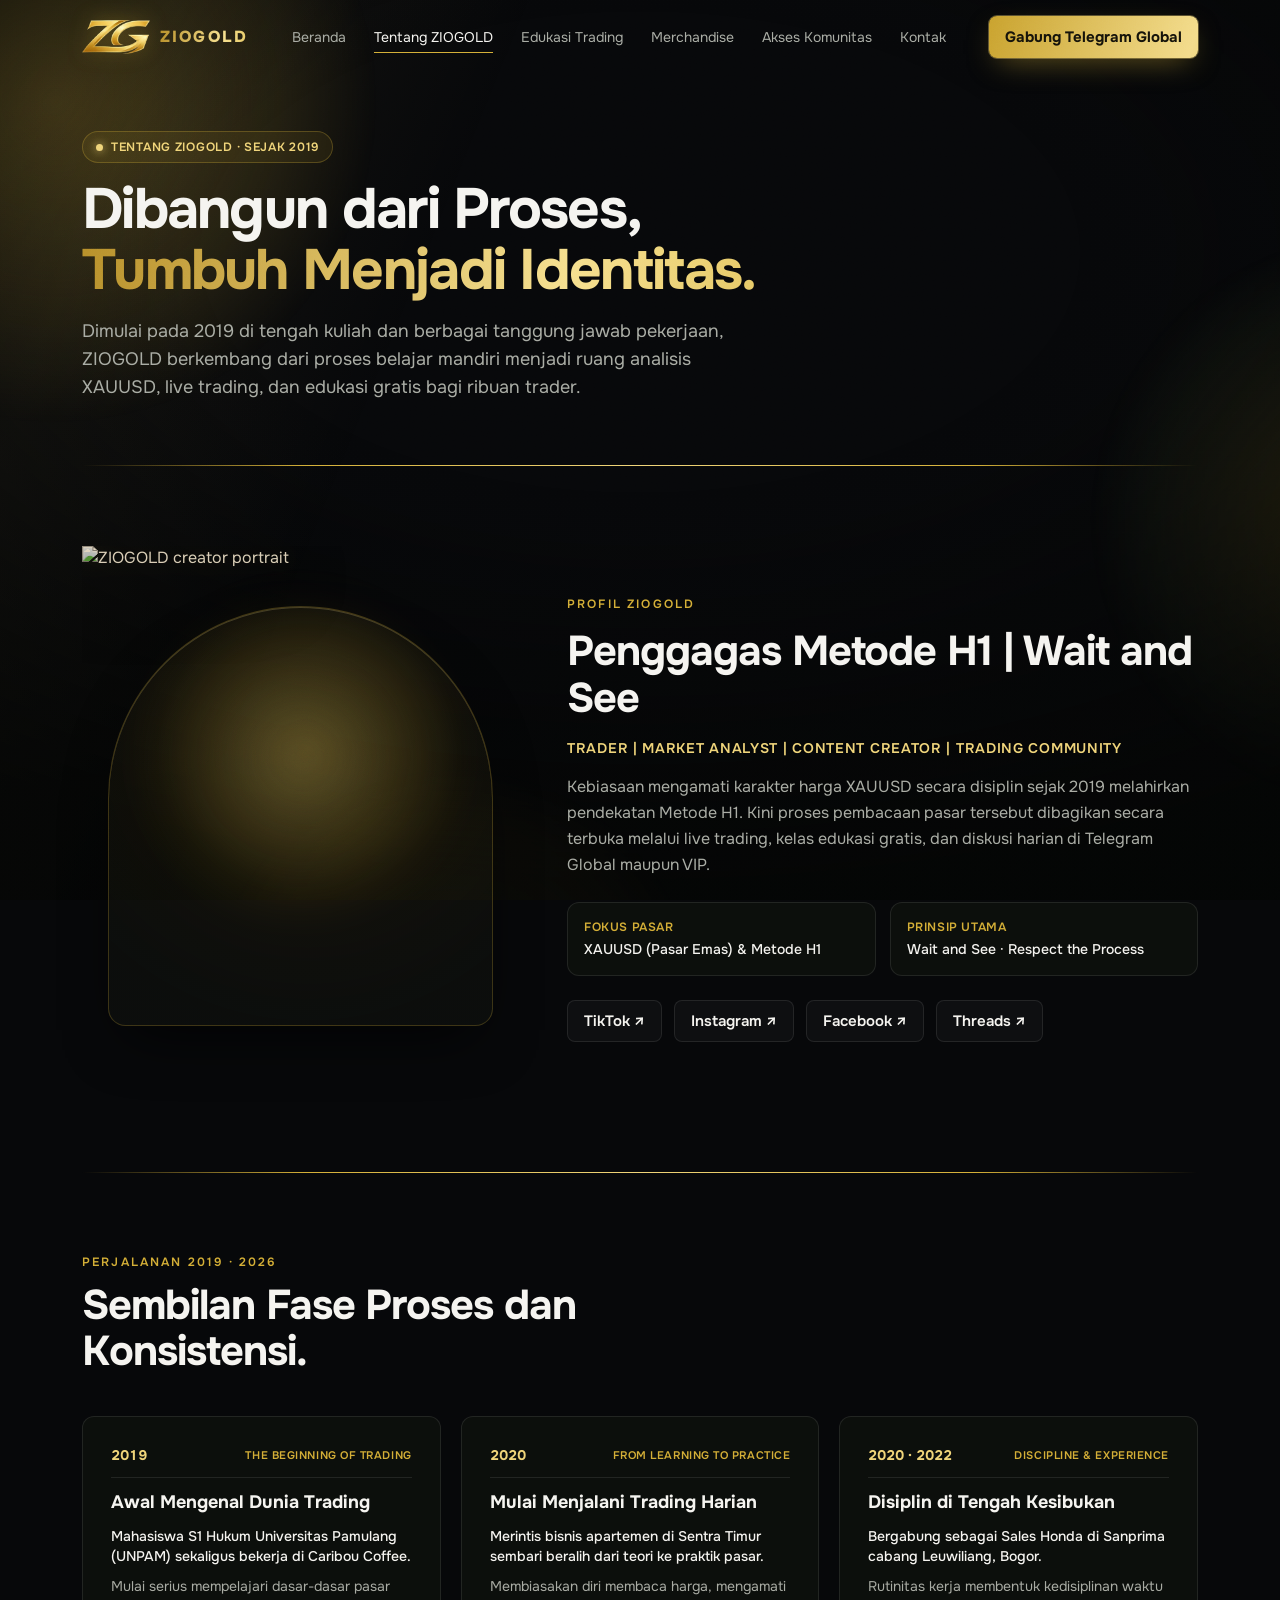
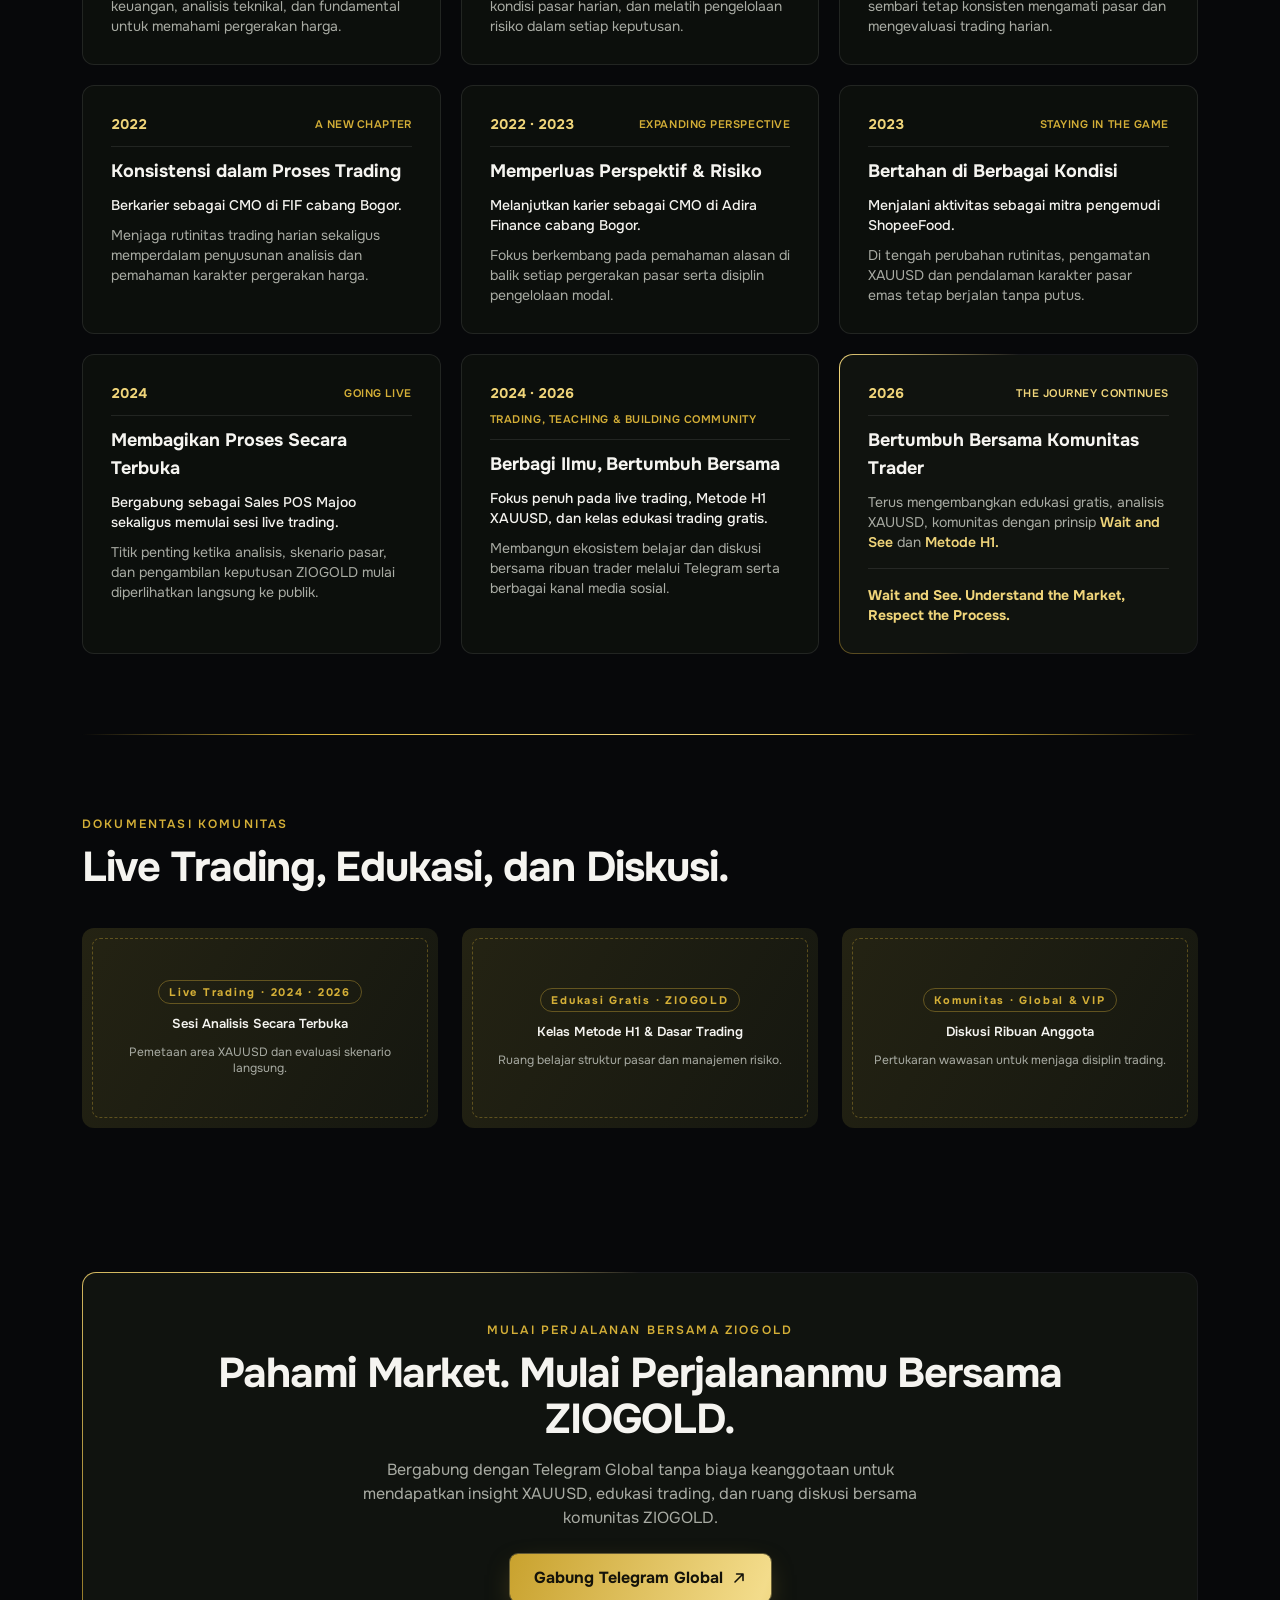
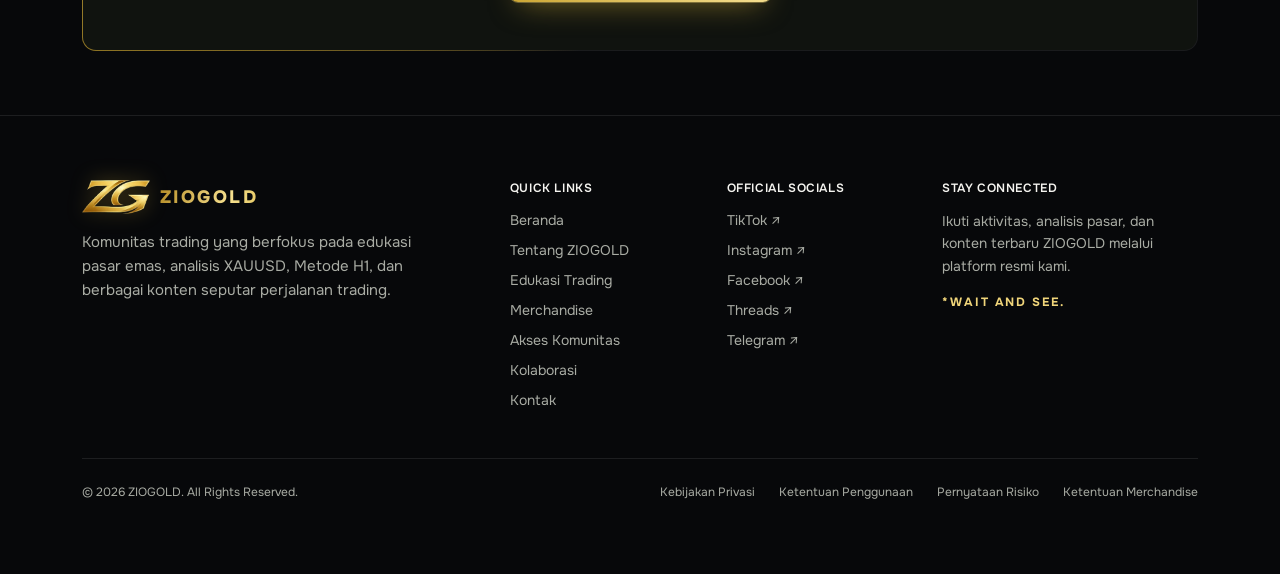
==== about/index.html @ 6f1b8acf "update assets logo" ====
<!DOCTYPE html>
<html lang="id">
<head>
  <meta charset="UTF-8" />
  <meta name="viewport" content="width=device-width, initial-scale=1.0" />
  <meta name="theme-color" content="#07080A" />
  <title>Tentang | ZIOGOLD</title>
  <meta name="description" content="Dibangun dari proses, tumbuh menjadi identitas. Kenali perjalanan ZIOGOLD sejak 2019 hingga membangun komunitas trader XAUUSD, live trading, dan edukasi gratis." />

  <link rel="icon" href="../assets/favicon.ico" sizes="any" />
  <link rel="icon" type="image/svg+xml" href="../assets/favicon.svg" />
  <link rel="icon" type="image/png" sizes="48x48" href="../assets/favicon-48x48.png" />
  <link rel="icon" type="image/png" sizes="32x32" href="../assets/favicon-32x32.png" />
  <link rel="icon" type="image/png" sizes="16x16" href="../assets/favicon-16x16.png" />
  <link rel="apple-touch-icon" sizes="180x180" href="../assets/apple-touch-icon.png" />
  <link rel="manifest" href="../assets/site.webmanifest" />

  <!-- Preview Sosial Media & Open Graph (WhatsApp, Telegram, Facebook, X/Twitter) -->
  <meta property="og:type" content="website" />
  <meta property="og:locale" content="id_ID" />
  <meta property="og:site_name" content="ZIOGOLD" />
  <meta property="og:title" content="Tentang | ZIOGOLD" />
  <meta property="og:description" content="Dibangun dari proses, tumbuh menjadi identitas. Kenali perjalanan ZIOGOLD sejak 2019 hingga membangun komunitas trader XAUUSD, live trading, dan edukasi gratis." />
  <meta property="og:url" content="https://t.me/ziogoldmaker" />
  <meta property="og:image" content="../assets/og-image.jpg" />
  <meta property="og:image:secure_url" content="../assets/og-image.jpg" />
  <meta property="og:image:type" content="image/jpeg" />
  <meta property="og:image:width" content="1200" />
  <meta property="og:image:height" content="630" />
  <meta property="og:image:alt" content="Logo ZIOGOLD di atas latar hitam obsidian" />

  <meta name="twitter:card" content="summary_large_image" />
  <meta name="twitter:title" content="Tentang | ZIOGOLD" />
  <meta name="twitter:description" content="Dibangun dari proses, tumbuh menjadi identitas. Kenali perjalanan ZIOGOLD sejak 2019 hingga membangun komunitas trader XAUUSD, live trading, dan edukasi gratis." />
  <meta name="twitter:image" content="../assets/og-image.jpg" />

  <script>document.documentElement.classList.add('js');</script>

  <link rel="preconnect" href="https://fonts.googleapis.com" />
  <link rel="preconnect" href="https://fonts.gstatic.com" crossorigin />
  <link rel="preconnect" href="https://i.ibb.co.com" crossorigin />
  <link href="https://fonts.googleapis.com/css2?family=Onest:wght@100..900&display=swap" rel="stylesheet" />

  <link rel="stylesheet" href="../assets/zio.css?v=38" />
</head>

<body id="top">
  <svg width="0" height="0" style="position:absolute;width:0;height:0;overflow:hidden;pointer-events:none" aria-hidden="true" focusable="false">
    <defs>
      <linearGradient id="zg-gold" x1="0" y1="0" x2="1" y2="1">
        <stop offset="0" stop-color="#8F7524" />
        <stop offset="0.35" stop-color="#F6E08F" />
        <stop offset="0.65" stop-color="#D4AF37" />
        <stop offset="1" stop-color="#8F7524" />
      </linearGradient>
      <symbol id="zg-mark" viewBox="0 0 124 80">
        <g transform="translate(6 0) skewX(-10)">
          <polygon points="22,10 74,10 74,21 36,55 76,55 76,66 12,66 12,55 52,21 22,21" fill="url(#zg-gold)" />
          <path d="M118 26C112 17 102 12 92 12C74 12 62 24 62 39C62 55 75 67 92 67C108 67 118 57 119 44H94" fill="none" stroke="url(#zg-gold)" stroke-width="10" stroke-linejoin="miter" />
          <polygon points="94,55 119,44 112,64 96,70" fill="url(#zg-gold)" opacity="0.9" />
        </g>
      </symbol>
      <filter id="hero-gold-tone" color-interpolation-filters="sRGB" x="-6%" y="-6%" width="112%" height="112%">
        <feComponentTransfer result="toned">
          <feFuncR type="table" tableValues="0.000 0.082 0.192 0.312 0.438 0.566 0.690 0.800 0.890" />
          <feFuncG type="table" tableValues="0.000 0.079 0.182 0.292 0.408 0.526 0.642 0.748 0.838" />
          <feFuncB type="table" tableValues="0.000 0.072 0.162 0.258 0.358 0.460 0.560 0.652 0.735" />
        </feComponentTransfer>
        <feColorMatrix in="toned" type="saturate" values="0.84" />
      </filter>
    </defs>
  </svg>

  <div class="bg-stage" aria-hidden="true">
    <div class="aurora"><span class="a1"></span><span class="a2"></span><span class="a3"></span></div>
    <div class="sweep"></div>
    <div class="vignette"></div>
  </div>
  <div class="grain" aria-hidden="true"></div>
  <div class="scroll-progress" id="scroll-progress" aria-hidden="true"></div>

  <header class="site-header" id="site-header">
    <div class="zio-container h-[68px] lg:h-[74px] flex items-center justify-between gap-3">

      <a href="../" class="inline-flex items-center gap-2.5 py-1.5 shrink-0" aria-label="Beranda ZIOGOLD">
        <img class="logo-img" src="../assets/zg-logo.webp" alt="" width="330" height="166" decoding="async" aria-hidden="true" />
        <span class="wordmark gold-text text-sm sm:text-base">ZIOGOLD</span>
      </a>

      <nav aria-label="Navigasi utama" class="hidden lg:flex items-center gap-5 xl:gap-7 text-sm text-[color:var(--muted)]">
        <a href="../" class="nav-link">Beranda</a>
        <a href="../about/" aria-current="true" class="nav-link">Tentang ZIOGOLD</a>
        <a href="../education/" class="nav-link">Edukasi Trading</a>
        <a href="../merchandise/" class="nav-link">Merchandise</a>
        <a href="../#akses-komunitas" class="nav-link">Akses Komunitas</a>
        <a href="../contact/" class="nav-link">Kontak</a>
      </nav>

      <div class="flex items-center gap-2">
        <span class="hidden lg:inline-flex">
          <a href="https://t.me/ziogoldmaker" target="_blank" rel="noopener noreferrer"
             data-cta-link="telegram" data-cta-location="navbar" class="btn btn-gold btn-sm">
            Gabung Telegram Global
          </a>
        </span>

        <button id="mobile-menu-btn" type="button"
                class="lg:hidden inline-flex items-center justify-center w-11 h-11 rounded-lg border border-[color:var(--border)] text-[color:var(--text)] hover:border-[color:var(--border-gold)] transition-colors"
                aria-expanded="false" aria-controls="mobile-menu-panel" aria-label="Buka menu navigasi">
          <svg id="menu-icon-open" class="w-5 h-5" viewBox="0 0 24 24" fill="none" stroke="currentColor" stroke-width="1.8" aria-hidden="true"><path d="M4 7h16M4 12h16M4 17h16" stroke-linecap="round"/></svg>
          <svg id="menu-icon-close" class="w-5 h-5 hidden" viewBox="0 0 24 24" fill="none" stroke="currentColor" stroke-width="1.8" aria-hidden="true"><path d="M6 6l12 12M18 6L6 18" stroke-linecap="round"/></svg>
        </button>
      </div>
    </div>

    <div id="mobile-menu-panel" class="hidden lg:hidden border-t border-[color:var(--border)] bg-[#090B09]">
      <nav aria-label="Navigasi mobile" class="zio-container py-4 flex flex-col gap-1 text-base">
        <a href="../" class="mobile-nav-link py-2.5 px-2 rounded hover:bg-white/5">Beranda</a>
        <a href="../about/" aria-current="true" class="mobile-nav-link py-2.5 px-2 rounded hover:bg-white/5">Tentang ZIOGOLD</a>
        <a href="../education/" class="mobile-nav-link py-2.5 px-2 rounded hover:bg-white/5">Edukasi Trading</a>
        <a href="../merchandise/" class="mobile-nav-link py-2.5 px-2 rounded hover:bg-white/5">Merchandise</a>
        <a href="../#akses-komunitas" class="mobile-nav-link py-2.5 px-2 rounded hover:bg-white/5">Akses Komunitas</a>
        <a href="../#kolaborasi" class="mobile-nav-link py-2.5 px-2 rounded hover:bg-white/5">Kolaborasi</a>
        <a href="../contact/" class="mobile-nav-link py-2.5 px-2 rounded hover:bg-white/5">Kontak</a>
        <div class="pt-3 mt-2 border-t border-[color:var(--border)]">
          <a href="https://t.me/ziogoldmaker" target="_blank" rel="noopener noreferrer"
             data-cta-link="telegram" data-cta-location="navbar-mobile" class="mobile-nav-cta btn btn-gold w-full">
            Gabung Telegram Global
            <svg class="w-4 h-4" viewBox="0 0 20 20" fill="none" stroke="currentColor" stroke-width="2" aria-hidden="true"><path d="M5 15L15 5M7 5h8v8" stroke-linecap="round" stroke-linejoin="round"/></svg>
          </a>
        </div>
      </nav>
    </div>
  </header>

  <main>
    <section class="relative pt-8 pb-12 sm:pt-14 sm:pb-16">
      <div class="zio-container">
        <div class="max-w-3xl">
          <div class="mb-4 reveal is-visible">
            <span class="hero-badge">
              <span class="live-dot" aria-hidden="true"></span>
              <span>TENTANG ZIOGOLD · SEJAK 2019</span>
            </span>
          </div>
          <h1 class="h1 mb-4 reveal is-visible" style="--d:80ms">
            Dibangun dari Proses, <span class="gold-text">Tumbuh Menjadi Identitas.</span>
          </h1>
          <p class="text-base sm:text-lg text-[color:var(--muted)] leading-relaxed max-w-2xl reveal is-visible" style="--d:160ms">
            Dimulai pada 2019 di tengah kuliah dan berbagai tanggung jawab pekerjaan, ZIOGOLD berkembang dari proses belajar mandiri menjadi ruang analisis XAUUSD, live trading, dan edukasi gratis bagi ribuan trader.
          </p>
        </div>
      </div>
    </section>

    <div class="zio-container"><div class="hairline" data-hairline></div></div>

    <!-- CREATOR PROFILE -->
    <section id="profil-kreator" class="py-16 sm:py-20">
      <div class="zio-container">
        <div class="grid grid-cols-1 lg:grid-cols-12 gap-8 lg:gap-12 items-center">
          <div class="lg:col-span-5">
            <figure class="hero-stage">
              <div class="hero-halo" aria-hidden="true"></div>
              <div class="hero-arch" aria-hidden="true"></div>
              <div class="hero-portrait-wrap">
                <img
                  src="https://i.ibb.co.com/tPwJV25L/ziogold-hero-img1-adjusted.png"
                  alt="ZIOGOLD creator portrait"
                  border="0"
                  width="800"
                  height="1000"
                  loading="lazy"
                  decoding="async"
                  class="hero-portrait"
                />
              </div>
            </figure>
          </div>

          <div class="lg:col-span-7 space-y-4">
            <p class="eyebrow reveal">PROFIL ZIOGOLD</p>
            <h2 class="h2 reveal" style="--d:80ms">Penggagas Metode H1 | Wait and See</h2>
            <p class="text-xs sm:text-sm font-semibold uppercase tracking-wider text-[color:var(--gold-light)] reveal" style="--d:110ms">
              Trader | Market Analyst | Content Creator | Trading Community
            </p>
            <p class="text-sm sm:text-[16px] text-[color:var(--muted)] leading-relaxed reveal" style="--d:140ms">
              Kebiasaan mengamati karakter harga XAUUSD secara disiplin sejak 2019 melahirkan pendekatan Metode H1. Kini proses pembacaan pasar tersebut dibagikan secara terbuka melalui live trading, kelas edukasi gratis, dan diskusi harian di Telegram Global maupun VIP.
            </p>

            <div class="grid grid-cols-1 sm:grid-cols-2 gap-3.5 pt-2 reveal" style="--d:200ms">
              <div class="panel px-4 py-4">
                <p class="text-xs uppercase tracking-wider font-semibold text-[color:var(--gold)] mb-1">Fokus Pasar</p>
                <p class="text-sm text-[color:var(--text)] font-medium">XAUUSD (Pasar Emas) &amp; Metode H1</p>
              </div>
              <div class="panel px-4 py-4">
                <p class="text-xs uppercase tracking-wider font-semibold text-[color:var(--gold)] mb-1">Prinsip Utama</p>
                <p class="text-sm text-[color:var(--text)] font-medium">Wait and See · Respect the Process</p>
              </div>
            </div>

            <div class="pt-2 flex flex-wrap items-center gap-3 reveal" style="--d:240ms">
              <a href="https://vt.tiktok.com/ZSHW8mbw73KdU-eOZhW/" target="_blank" rel="noopener noreferrer" data-cta-link="tiktok" data-cta-location="about-tiktok" class="btn btn-ghost btn-sm">TikTok ↗</a>
              <a href="https://www.instagram.com/ziogold_/" target="_blank" rel="noopener noreferrer" data-cta-link="instagram" data-cta-location="about-instagram" class="btn btn-ghost btn-sm">Instagram ↗</a>
              <a href="#kanal-resmi" data-cta-link="facebook" data-cta-location="about-facebook" class="btn btn-ghost btn-sm">Facebook ↗</a>
              <a href="#kanal-resmi" data-cta-link="threads" data-cta-location="about-threads" class="btn btn-ghost btn-sm">Threads ↗</a>
            </div>
          </div>
        </div>
      </div>
    </section>

    <div class="zio-container"><div class="hairline" data-hairline></div></div>

    <!-- FULL 9-PHASE TIMELINE -->
    <section id="perjalanan" class="py-16 sm:py-20">
      <div class="zio-container">
        <div class="max-w-2xl mb-10">
          <p class="eyebrow mb-3 reveal">PERJALANAN 2019 · 2026</p>
          <h2 class="h2 reveal" style="--d:80ms">Sembilan Fase Proses dan Konsistensi.</h2>
        </div>

        <div class="grid grid-cols-1 md:grid-cols-2 lg:grid-cols-3 gap-4 sm:gap-5">
          <!-- 01: 2019 -->
          <article class="panel spot px-4 py-6 sm:p-7 flex flex-col justify-between reveal" data-spot>
            <div class="space-y-2.5">
              <div class="flex flex-wrap items-center justify-between gap-2 pb-3 border-b border-[color:var(--border)]">
                <span class="text-sm font-bold text-[color:var(--gold-light)] tabular-nums">2019</span>
                <span class="text-[11px] uppercase tracking-wider font-semibold text-[color:var(--gold)]">The Beginning of Trading</span>
              </div>
              <h3 class="text-base sm:text-lg font-bold text-[color:var(--text)]">Awal Mengenal Dunia Trading</h3>
              <p class="text-xs sm:text-sm text-[color:var(--text)] font-medium leading-relaxed">
                Mahasiswa S1 Hukum Universitas Pamulang (UNPAM) sekaligus bekerja di Caribou Coffee.
              </p>
              <p class="text-xs sm:text-sm text-[color:var(--muted)] leading-relaxed">
                Mulai serius mempelajari dasar-dasar pasar keuangan, analisis teknikal, dan fundamental untuk memahami pergerakan harga.
              </p>
            </div>
          </article>

          <!-- 02: 2020 -->
          <article class="panel spot px-4 py-6 sm:p-7 flex flex-col justify-between reveal" style="--d:50ms" data-spot>
            <div class="space-y-2.5">
              <div class="flex flex-wrap items-center justify-between gap-2 pb-3 border-b border-[color:var(--border)]">
                <span class="text-sm font-bold text-[color:var(--gold-light)] tabular-nums">2020</span>
                <span class="text-[11px] uppercase tracking-wider font-semibold text-[color:var(--gold)]">From Learning to Practice</span>
              </div>
              <h3 class="text-base sm:text-lg font-bold text-[color:var(--text)]">Mulai Menjalani Trading Harian</h3>
              <p class="text-xs sm:text-sm text-[color:var(--text)] font-medium leading-relaxed">
                Merintis bisnis apartemen di Sentra Timur sembari beralih dari teori ke praktik pasar.
              </p>
              <p class="text-xs sm:text-sm text-[color:var(--muted)] leading-relaxed">
                Membiasakan diri membaca harga, mengamati kondisi pasar harian, dan melatih pengelolaan risiko dalam setiap keputusan.
              </p>
            </div>
          </article>

          <!-- 03: 2020 · 2022 -->
          <article class="panel spot px-4 py-6 sm:p-7 flex flex-col justify-between reveal" style="--d:100ms" data-spot>
            <div class="space-y-2.5">
              <div class="flex flex-wrap items-center justify-between gap-2 pb-3 border-b border-[color:var(--border)]">
                <span class="text-sm font-bold text-[color:var(--gold-light)] tabular-nums">2020 · 2022</span>
                <span class="text-[11px] uppercase tracking-wider font-semibold text-[color:var(--gold)]">Discipline &amp; Experience</span>
              </div>
              <h3 class="text-base sm:text-lg font-bold text-[color:var(--text)]">Disiplin di Tengah Kesibukan</h3>
              <p class="text-xs sm:text-sm text-[color:var(--text)] font-medium leading-relaxed">
                Bergabung sebagai Sales Honda di Sanprima cabang Leuwiliang, Bogor.
              </p>
              <p class="text-xs sm:text-sm text-[color:var(--muted)] leading-relaxed">
                Rutinitas kerja membentuk kedisiplinan waktu sembari tetap konsisten mengamati pasar dan mengevaluasi trading harian.
              </p>
            </div>
          </article>

          <!-- 04: 2022 -->
          <article class="panel spot px-4 py-6 sm:p-7 flex flex-col justify-between reveal" data-spot>
            <div class="space-y-2.5">
              <div class="flex flex-wrap items-center justify-between gap-2 pb-3 border-b border-[color:var(--border)]">
                <span class="text-sm font-bold text-[color:var(--gold-light)] tabular-nums">2022</span>
                <span class="text-[11px] uppercase tracking-wider font-semibold text-[color:var(--gold)]">A New Chapter</span>
              </div>
              <h3 class="text-base sm:text-lg font-bold text-[color:var(--text)]">Konsistensi dalam Proses Trading</h3>
              <p class="text-xs sm:text-sm text-[color:var(--text)] font-medium leading-relaxed">
                Berkarier sebagai CMO di FIF cabang Bogor.
              </p>
              <p class="text-xs sm:text-sm text-[color:var(--muted)] leading-relaxed">
                Menjaga rutinitas trading harian sekaligus memperdalam penyusunan analisis dan pemahaman karakter pergerakan harga.
              </p>
            </div>
          </article>

          <!-- 05: 2022 · 2023 -->
          <article class="panel spot px-4 py-6 sm:p-7 flex flex-col justify-between reveal" style="--d:50ms" data-spot>
            <div class="space-y-2.5">
              <div class="flex flex-wrap items-center justify-between gap-2 pb-3 border-b border-[color:var(--border)]">
                <span class="text-sm font-bold text-[color:var(--gold-light)] tabular-nums">2022 · 2023</span>
                <span class="text-[11px] uppercase tracking-wider font-semibold text-[color:var(--gold)]">Expanding Perspective</span>
              </div>
              <h3 class="text-base sm:text-lg font-bold text-[color:var(--text)]">Memperluas Perspektif &amp; Risiko</h3>
              <p class="text-xs sm:text-sm text-[color:var(--text)] font-medium leading-relaxed">
                Melanjutkan karier sebagai CMO di Adira Finance cabang Bogor.
              </p>
              <p class="text-xs sm:text-sm text-[color:var(--muted)] leading-relaxed">
                Fokus berkembang pada pemahaman alasan di balik setiap pergerakan pasar serta disiplin pengelolaan modal.
              </p>
            </div>
          </article>

          <!-- 06: 2023 -->
          <article class="panel spot px-4 py-6 sm:p-7 flex flex-col justify-between reveal" style="--d:100ms" data-spot>
            <div class="space-y-2.5">
              <div class="flex flex-wrap items-center justify-between gap-2 pb-3 border-b border-[color:var(--border)]">
                <span class="text-sm font-bold text-[color:var(--gold-light)] tabular-nums">2023</span>
                <span class="text-[11px] uppercase tracking-wider font-semibold text-[color:var(--gold)]">Staying in the Game</span>
              </div>
              <h3 class="text-base sm:text-lg font-bold text-[color:var(--text)]">Bertahan di Berbagai Kondisi</h3>
              <p class="text-xs sm:text-sm text-[color:var(--text)] font-medium leading-relaxed">
                Menjalani aktivitas sebagai mitra pengemudi ShopeeFood.
              </p>
              <p class="text-xs sm:text-sm text-[color:var(--muted)] leading-relaxed">
                Di tengah perubahan rutinitas, pengamatan XAUUSD dan pendalaman karakter pasar emas tetap berjalan tanpa putus.
              </p>
            </div>
          </article>

          <!-- 07: 2024 -->
          <article class="panel spot px-4 py-6 sm:p-7 flex flex-col justify-between reveal" data-spot>
            <div class="space-y-2.5">
              <div class="flex flex-wrap items-center justify-between gap-2 pb-3 border-b border-[color:var(--border)]">
                <span class="text-sm font-bold text-[color:var(--gold-light)] tabular-nums">2024</span>
                <span class="text-[11px] uppercase tracking-wider font-semibold text-[color:var(--gold)]">Going Live</span>
              </div>
              <h3 class="text-base sm:text-lg font-bold text-[color:var(--text)]">Membagikan Proses Secara Terbuka</h3>
              <p class="text-xs sm:text-sm text-[color:var(--text)] font-medium leading-relaxed">
                Bergabung sebagai Sales POS Majoo sekaligus memulai sesi live trading.
              </p>
              <p class="text-xs sm:text-sm text-[color:var(--muted)] leading-relaxed">
                Titik penting ketika analisis, skenario pasar, dan pengambilan keputusan ZIOGOLD mulai diperlihatkan langsung ke publik.
              </p>
            </div>
          </article>

          <!-- 08: 2024 · 2026 -->
          <article class="panel spot px-4 py-6 sm:p-7 flex flex-col justify-between reveal" style="--d:50ms" data-spot>
            <div class="space-y-2.5">
              <div class="flex flex-wrap items-center justify-between gap-2 pb-3 border-b border-[color:var(--border)]">
                <span class="text-sm font-bold text-[color:var(--gold-light)] tabular-nums">2024 · 2026</span>
                <span class="text-[11px] uppercase tracking-wider font-semibold text-[color:var(--gold)]">Trading, Teaching &amp; Building Community</span>
              </div>
              <h3 class="text-base sm:text-lg font-bold text-[color:var(--text)]">Berbagi Ilmu, Bertumbuh Bersama</h3>
              <p class="text-xs sm:text-sm text-[color:var(--text)] font-medium leading-relaxed">
                Fokus penuh pada live trading, Metode H1 XAUUSD, dan kelas edukasi trading gratis.
              </p>
              <p class="text-xs sm:text-sm text-[color:var(--muted)] leading-relaxed">
                Membangun ekosistem belajar dan diskusi bersama ribuan trader melalui Telegram serta berbagai kanal media sosial.
              </p>
            </div>
          </article>

          <!-- 09: 2026 -->
          <article class="glow-border spot px-4 py-6 sm:p-7 flex flex-col justify-between reveal" style="--d:100ms" data-spot>
            <div class="space-y-2.5">
              <div class="flex flex-wrap items-center justify-between gap-2 pb-3 border-b border-[color:var(--border)]">
                <span class="text-sm font-bold text-[color:var(--gold-light)] tabular-nums">2026</span>
                <span class="text-[11px] uppercase tracking-wider font-semibold text-[color:var(--gold-light)]">The Journey Continues</span>
              </div>
              <h3 class="text-base sm:text-lg font-bold text-[color:var(--text)]">Bertumbuh Bersama Komunitas Trader</h3>
              <p class="text-xs sm:text-sm text-[color:var(--muted)] leading-relaxed">
                Terus mengembangkan edukasi gratis, analisis XAUUSD, komunitas dengan prinsip <strong class="text-[color:var(--gold-light)] font-semibold">Wait and See</strong> dan <strong class="text-[color:var(--gold-light)] font-semibold">Metode H1.</strong>
              </p>
            </div>
            <p class="pt-4 mt-4 border-t border-[color:var(--border)] text-xs sm:text-sm font-bold text-[color:var(--gold-light)] leading-snug">
              Wait and See. Understand the Market, Respect the Process.
            </p>
          </article>
        </div>
      </div>
    </section>

    <div class="zio-container"><div class="hairline" data-hairline></div></div>

    <!-- DOKUMENTASI & AKTIVITAS -->
    <section id="dokumentasi" class="py-16 sm:py-20">
      <div class="zio-container">
        <div class="max-w-2xl mb-9">
          <p class="eyebrow mb-3 reveal">DOKUMENTASI KOMUNITAS</p>
          <h2 class="h2 reveal" style="--d:80ms">Live Trading, Edukasi, dan Diskusi.</h2>
        </div>

        <div class="grid grid-cols-1 sm:grid-cols-2 lg:grid-cols-3 gap-4 sm:gap-6">
          <div class="ph rounded-xl min-h-[200px] reveal">
            <span class="ph-tag">Live Trading · 2024 · 2026</span>
            <p class="font-semibold text-[color:var(--text)]">Sesi Analisis Secara Terbuka</p>
            <p class="text-xs max-w-xs">Pemetaan area XAUUSD dan evaluasi skenario langsung.</p>
          </div>
          <div class="ph rounded-xl min-h-[200px] reveal" style="--d:70ms">
            <span class="ph-tag">Edukasi Gratis · ZIOGOLD</span>
            <p class="font-semibold text-[color:var(--text)]">Kelas Metode H1 &amp; Dasar Trading</p>
            <p class="text-xs max-w-xs">Ruang belajar struktur pasar dan manajemen risiko.</p>
          </div>
          <div class="ph rounded-xl min-h-[200px] reveal" style="--d:140ms">
            <span class="ph-tag">Komunitas · Global &amp; VIP</span>
            <p class="font-semibold text-[color:var(--text)]">Diskusi Ribuan Anggota</p>
            <p class="text-xs max-w-xs">Pertukaran wawasan untuk menjaga disiplin trading.</p>
          </div>
        </div>
      </div>
    </section>

    <section id="final-cta" class="py-12 sm:py-16">
      <div class="zio-container">
        <div class="glow-border spot px-4 py-8 sm:p-12 text-center reveal" data-spot>
          <p class="eyebrow mb-3">MULAI PERJALANAN BERSAMA ZIOGOLD</p>
          <h2 class="h2 mb-3.5">Pahami Market. Mulai Perjalananmu Bersama ZIOGOLD.</h2>
          <p class="text-sm sm:text-base text-[color:var(--muted)] max-w-xl mx-auto mb-6 leading-relaxed">
            Bergabung dengan Telegram Global tanpa biaya keanggotaan untuk mendapatkan insight XAUUSD, edukasi trading, dan ruang diskusi bersama komunitas ZIOGOLD.
          </p>
          <a id="hero-cta" href="https://t.me/ziogoldmaker" target="_blank" rel="noopener noreferrer"
             data-cta-link="telegram" data-cta-location="about-bottom-cta" class="btn btn-gold">
            Gabung Telegram Global
            <svg class="w-4 h-4" viewBox="0 0 20 20" fill="none" stroke="currentColor" stroke-width="2" aria-hidden="true"><path d="M5 15L15 5M7 5h8v8" stroke-linecap="round" stroke-linejoin="round"/></svg>
          </a>
        </div>
      </div>
    </section>
  </main>

  <footer id="site-footer" class="relative border-t border-[color:var(--border)] pt-14 sm:pt-16 pb-20 md:pb-12 overflow-hidden">
    <div class="zio-container relative">
      <div class="footer-grid">

        <div class="footer-col-brand">
          <a href="../" class="inline-flex items-center gap-2.5 mb-4">
            <img class="logo-img" src="../assets/zg-logo.webp" alt="" width="330" height="166" loading="lazy" decoding="async" aria-hidden="true" />
            <span class="wordmark gold-text text-lg">ZIOGOLD</span>
          </a>
          <p class="text-sm sm:text-[15px] text-[color:var(--muted)] leading-relaxed">
            Komunitas trading yang berfokus pada edukasi pasar emas, analisis XAUUSD, Metode H1, dan berbagai konten seputar perjalanan trading.
          </p>
        </div>

        <div class="footer-col-links">
          <p class="text-xs font-semibold uppercase tracking-wider mb-3.5 text-[color:var(--text)]">QUICK LINKS</p>
          <ul class="space-y-2.5 text-sm text-[color:var(--muted)]">
            <li><a href="../" class="hover:text-[color:var(--text)] transition-colors">Beranda</a></li>
            <li><a href="../about/" class="hover:text-[color:var(--text)] transition-colors">Tentang ZIOGOLD</a></li>
            <li><a href="../education/" class="hover:text-[color:var(--text)] transition-colors">Edukasi Trading</a></li>
            <li><a href="../merchandise/" class="hover:text-[color:var(--text)] transition-colors">Merchandise</a></li>
            <li><a href="../#akses-komunitas" class="hover:text-[color:var(--text)] transition-colors">Akses Komunitas</a></li>
            <li><a href="../#kolaborasi" class="hover:text-[color:var(--text)] transition-colors">Kolaborasi</a></li>
            <li><a href="../contact/" class="hover:text-[color:var(--text)] transition-colors">Kontak</a></li>
          </ul>
        </div>

        <div class="footer-col-socials">
          <p class="text-xs font-semibold uppercase tracking-wider mb-3.5 text-[color:var(--text)]">OFFICIAL SOCIALS</p>
          <ul class="space-y-2.5 text-sm text-[color:var(--muted)]">
            <li><a href="https://vt.tiktok.com/ZSHW8mbw73KdU-eOZhW/" target="_blank" rel="noopener noreferrer" data-cta-link="tiktok" data-cta-location="footer-tiktok" class="hover:text-[color:var(--gold-light)] transition-colors">TikTok ↗</a></li>
            <li><a href="https://www.instagram.com/ziogold_/" target="_blank" rel="noopener noreferrer" data-cta-link="instagram" data-cta-location="footer-instagram" class="hover:text-[color:var(--gold-light)] transition-colors">Instagram ↗</a></li>
            <li><a href="#kanal-resmi" data-cta-link="facebook" data-cta-location="footer-facebook" class="hover:text-[color:var(--gold-light)] transition-colors">Facebook ↗</a></li>
            <li><a href="#kanal-resmi" data-cta-link="threads" data-cta-location="footer-threads" class="hover:text-[color:var(--gold-light)] transition-colors">Threads ↗</a></li>
            <li><a href="https://t.me/ziogoldmaker" target="_blank" rel="noopener noreferrer" data-cta-link="telegram" data-cta-location="footer-telegram" class="hover:text-[color:var(--gold-light)] transition-colors">Telegram ↗</a></li>
          </ul>
        </div>

        <div class="footer-col-stay">
          <p class="text-xs font-semibold uppercase tracking-wider mb-3.5 text-[color:var(--text)]">STAY CONNECTED</p>
          <p class="text-sm text-[color:var(--muted)] leading-relaxed mb-4">
            Ikuti aktivitas, analisis pasar, dan konten terbaru ZIOGOLD melalui platform resmi kami.
          </p>
          <p class="text-xs font-bold tracking-[0.16em] uppercase text-[color:var(--gold-light)]">
            *WAIT AND SEE.
          </p>
        </div>

      </div>

      <div class="footer-bottom py-6 border-t border-[color:var(--border)] text-xs text-[color:var(--muted)] leading-relaxed">
        <p class="shrink-0">© <span id="current-year">2026</span> ZIOGOLD. All Rights Reserved.</p>
        <div class="flex flex-wrap items-center gap-x-4 lg:gap-x-6 gap-y-2">
          <a href="../legal/#privasi" class="hover:text-[color:var(--text)] transition-colors">Kebijakan Privasi</a>
          <a href="../legal/#ketentuan" class="hover:text-[color:var(--text)] transition-colors">Ketentuan Penggunaan</a>
          <a href="../legal/#risiko" class="hover:text-[color:var(--text)] transition-colors">Pernyataan Risiko</a>
          <a href="../legal/#merchandise" class="hover:text-[color:var(--text)] transition-colors">Ketentuan Merchandise</a>
        </div>
      </div>
    </div>
  </footer>

  <a id="sticky-cta" href="https://t.me/ziogoldmaker" target="_blank" rel="noopener noreferrer"
     data-cta-link="telegram" data-cta-location="sticky-mobile" class="sticky-cta btn btn-gold" tabindex="-1">
    Gabung Telegram Global
  </a>

  <script src="../assets/zio-registry.js?v=38"></script>
  <script src="../assets/zio.js?v=38"></script>
</body>
</html>
---- assets/zio.css ----
/* ==========================================================================
       TOKENS
       ========================================================================== */
    :root {
      --bg: #07080A;
      --surface: rgba(16, 19, 15, 0.72);
      --surface-solid: #10130F;
      --elevated: #171B15;
      --text: #F5F4F0;
      --muted: #A9ACA4;
      --dim: #3A3E37;
      --gold: #D4AF37;
      --gold-light: #F0D57A;
      --gold-deep: #8F7524;
      --border: rgba(255, 255, 255, 0.09);
      --border-gold: rgba(212, 175, 55, 0.38);
      --ease-out: cubic-bezier(0.22, 1, 0.36, 1);
    }

    @property --ang { syntax: '<angle>'; initial-value: 0deg; inherits: false; }

    html {
      background: var(--bg);
      color: var(--text);
      font-family: 'Onest', -apple-system, BlinkMacSystemFont, 'Segoe UI', sans-serif;
      scroll-behavior: smooth;
      scroll-padding-top: 84px;
      -webkit-font-smoothing: antialiased;
      -moz-osx-font-smoothing: grayscale;
    }
    body, button, input, select, textarea {
      font-family: 'Onest', -apple-system, BlinkMacSystemFont, 'Segoe UI', sans-serif;
    }
    body {
      background: transparent;
      color: var(--text);
      line-height: 1.6;
      overflow-x: hidden;
      position: relative;
    }
    /* clip (bukan hidden) agar elemen sticky tetap berfungsi dan ghost monogram tidak memicu scroll horizontal */
    main { overflow-x: clip; }
    ::selection { background: var(--gold); color: var(--bg); }

    .zio-container {
      width: 100%;
      max-width: 1180px;
      margin-inline: auto;
      padding-inline: 14px;
    }
    @media (min-width: 640px) { .zio-container { padding-inline: 28px; } }
    @media (min-width: 1024px) { .zio-container { padding-inline: 32px; } }

    /* ==========================================================================
       LATAR BERGERAK: aurora emas, sapuan cahaya, grain, vignette
       Hanya memakai transform/opacity agar ringan di perangkat mobile.
       ========================================================================== */
    .bg-stage { position: fixed; inset: 0; z-index: -1; overflow: hidden; background: var(--bg); pointer-events: none; contain: strict; transform: translateZ(0); }

    .aurora {
      position: absolute; inset: -15%;
      transform: translate3d(0, 0, 0);
      will-change: transform;
    }
    .aurora span { position: absolute; display: block; border-radius: 50%; will-change: transform; }

    .aurora .a1 {
      width: 70vmax; height: 70vmax; left: -12%; top: -18%;
      background: radial-gradient(closest-side, rgba(212,175,55,0.30), rgba(212,175,55,0.10) 50%, transparent 72%);
      animation: drift-1 26s ease-in-out infinite alternate;
    }
    .aurora .a2 {
      width: 62vmax; height: 62vmax; right: -18%; top: 22%;
      background: radial-gradient(closest-side, rgba(143,117,36,0.30), rgba(76,92,48,0.12) 55%, transparent 72%);
      animation: drift-2 34s ease-in-out infinite alternate;
    }
    .aurora .a3 {
      width: 54vmax; height: 54vmax; left: 18%; bottom: -28%;
      background: radial-gradient(closest-side, rgba(240,213,122,0.16), rgba(212,175,55,0.07) 55%, transparent 72%);
      animation: drift-3 42s ease-in-out infinite alternate;
    }
    @keyframes drift-1 { from { transform: translate3d(0,0,0) scale(1); } to { transform: translate3d(14vw, 12vh, 0) scale(1.18); } }
    @keyframes drift-2 { from { transform: translate3d(0,0,0) scale(1.1); } to { transform: translate3d(-16vw, -10vh, 0) scale(0.92); } }
    @keyframes drift-3 { from { transform: translate3d(0,0,0) scale(0.95); } to { transform: translate3d(10vw, -14vh, 0) scale(1.2); } }

    .sweep {
      position: absolute; top: -10%; bottom: -10%; left: -100%; width: 200%;
      background: linear-gradient(112deg, transparent 38%, rgba(240,213,122,0.055) 50%, transparent 62%);
      animation: sweep 16s ease-in-out infinite alternate;
      will-change: transform;
    }
    @keyframes sweep { from { transform: translate3d(0,0,0); } to { transform: translate3d(50%,0,0); } }

    .vignette {
      position: absolute; inset: 0;
      background: radial-gradient(ellipse 90% 70% at 50% 28%, transparent 38%, rgba(3,4,3,0.72) 100%);
    }
    .grain {
      position: fixed; inset: 0; z-index: 90; pointer-events: none; opacity: 0.07; mix-blend-mode: overlay;
      contain: strict; transform: translateZ(0);
      background-image: url("data:image/svg+xml,%3Csvg xmlns='http://www.w3.org/2000/svg' width='160' height='160'%3E%3Cfilter id='n'%3E%3CfeTurbulence type='fractalNoise' baseFrequency='0.85' numOctaves='2' stitchTiles='stitch'/%3E%3C/filter%3E%3Crect width='100%25' height='100%25' filter='url(%23n)'/%3E%3C/svg%3E");
    }

    /* Progres scroll */
    .scroll-progress {
      position: fixed; top: 0; left: 0; right: 0; height: 2px; z-index: 100;
      background: linear-gradient(90deg, var(--gold-deep), var(--gold-light), var(--gold));
      transform: scaleX(0); transform-origin: 0 50%; will-change: transform; pointer-events: none;
    }

    .anim-paused, .anim-paused::before, .anim-paused::after { animation-play-state: paused !important; }

    /* ==========================================================================
       TIPOGRAFI
       ========================================================================== */
    .h1 { font-size: clamp(2.1rem, 4.6vw, 3.55rem); line-height: 1.07; letter-spacing: -0.03em; font-weight: 700; }
    .h2 { font-size: clamp(1.75rem, 3.4vw, 2.6rem); line-height: 1.12; letter-spacing: -0.025em; font-weight: 700; }
    .eyebrow { font-size: 12px; letter-spacing: 0.18em; text-transform: uppercase; font-weight: 600; color: var(--gold); }
    .hero-badge {
      display: inline-flex; align-items: center; gap: 6px;
      padding: 6px 11px; border-radius: 999px;
      font-size: 10.5px; font-weight: 600; letter-spacing: 0.045em; color: var(--gold-light);
      background: rgba(212, 175, 55, 0.08);
      border: 1px solid rgba(212, 175, 55, 0.28);
    }
    @media (min-width: 640px) {
      .hero-badge { gap: 8px; padding: 6px 13px; font-size: 12px; letter-spacing: 0.06em; }
    }
    .hero-recap {
      display: grid; gap: 14px;
      padding-top: 22px;
      border-top: 1px solid var(--border);
    }
    .hero-recap-item {
      position: relative;
      padding-left: 16px;
    }
    .hero-recap-item::before {
      content: '';
      position: absolute; left: 0; top: 7px;
      width: 6px; height: 6px;
      background: var(--gold);
      transform: rotate(45deg);
      box-shadow: 0 0 8px rgba(212, 175, 55, 0.5);
    }

    .gold-text {
      background: linear-gradient(100deg, #B8902A 0%, #F6E08F 28%, #D4AF37 52%, #FFF3C2 74%, #B8902A 100%);
      background-size: 260% 100%;
      -webkit-background-clip: text; background-clip: text;
      -webkit-text-fill-color: transparent; color: transparent;
      animation: shimmer 7s linear infinite;
    }
    @keyframes shimmer { from { background-position: 0% 50%; } to { background-position: -260% 50%; } }

    /* Reveal kata pada H1 */
    .hl { display: inline-block; overflow: hidden; vertical-align: top; padding-bottom: 0.1em; margin-bottom: -0.1em; }
    .hw { display: inline-block; }
    .js .hw { transform: translateY(112%); animation: rise 900ms var(--ease-out) forwards; animation-delay: calc(var(--i) * 75ms + 160ms); }
    @keyframes rise { to { transform: translateY(0); } }

    /* ==========================================================================
       HEADER
       ========================================================================== */
    .site-header {
      position: sticky; top: 0; z-index: 60;
      background: transparent; border-bottom: 1px solid transparent;
      transition: background-color 220ms ease, border-color 220ms ease, backdrop-filter 220ms ease;
    }
    .site-header.is-scrolled, .site-header.is-menu-open {
      background: rgba(7, 8, 10, 0.92);
      backdrop-filter: blur(14px); -webkit-backdrop-filter: blur(14px);
      border-bottom-color: var(--border);
    }
    .nav-link { position: relative; padding: 4px 0; transition: color 160ms ease; }
    .nav-link::after {
      content: ''; position: absolute; left: 0; right: 0; bottom: -2px; height: 1px;
      background: var(--gold); transform: scaleX(0); transform-origin: 0 50%; transition: transform 240ms var(--ease-out);
    }
    .nav-link:hover { color: var(--text); }
    .nav-link[aria-current="true"] { color: var(--text); }
    .nav-link[aria-current="true"]::after, .nav-link:hover::after { transform: scaleX(1); }
    /* Logo ZG asli (PNG transparan dari foto logo) */
    .logo-img { height: 30px; width: auto; aspect-ratio: 330 / 166; flex-shrink: 0; filter: drop-shadow(0 0 10px rgba(212,175,55,0.35)); }
    @media (min-width: 640px) { .logo-img { height: 34px; } }

    .wordmark { font-weight: 800; letter-spacing: 0.14em; white-space: nowrap; }

    /* ==========================================================================
       TOMBOL
       ========================================================================== */
    .btn {
      position: relative; overflow: hidden; isolation: isolate;
      display: inline-flex; align-items: center; justify-content: center; gap: 8px;
      min-height: 48px; padding: 0 24px; border-radius: 8px;
      font-weight: 600; font-size: 16px; line-height: 1;
      transition: transform 180ms var(--ease-out), border-color 180ms ease, background-color 180ms ease, color 180ms ease;
    }
    .btn:active { transform: scale(0.98); }
    .btn-gold {
      color: #15130A; font-weight: 700;
      background: linear-gradient(110deg, #C9A22E 0%, #F3DC8B 45%, #D4AF37 70%, #B8902A 100%);
      background-size: 220% 100%; background-position: 0% 50%;
      box-shadow: 0 0 0 1px rgba(240,213,122,0.35), 0 10px 30px -10px rgba(212,175,55,0.55);
      transition: background-position 600ms var(--ease-out), transform 180ms var(--ease-out), box-shadow 240ms ease;
    }
    .btn-gold:hover { background-position: 100% 50%; box-shadow: 0 0 0 1px rgba(255,243,194,0.55), 0 14px 40px -10px rgba(212,175,55,0.7); }
    .btn-gold::after {
      content: ''; position: absolute; top: 0; bottom: 0; left: -60%; width: 40%; z-index: -1;
      background: linear-gradient(100deg, transparent, rgba(255,255,255,0.55), transparent);
      transform: skewX(-20deg); animation: sheen 5.5s ease-in-out infinite;
    }
    @keyframes sheen { 0%, 62% { left: -60%; } 100% { left: 160%; } }
    .btn-ghost { color: var(--text); background: rgba(255,255,255,0.03); border: 1px solid var(--border); }
    .btn-ghost:hover { border-color: var(--border-gold); background: rgba(212,175,55,0.07); }
    .btn-sm { min-height: 42px; padding: 0 16px; font-size: 15px; white-space: nowrap; }
    @media (max-width: 420px) { .btn-sm { padding: 0 12px; font-size: 14px; } }

    a:focus-visible, button:focus-visible { outline: 2px solid var(--gold-light); outline-offset: 3px; border-radius: 6px; }

    /* ==========================================================================
       PERMUKAAN, BORDER BERGERAK, SPOTLIGHT
       ========================================================================== */
    .panel { background: var(--surface); border: 1px solid var(--border); border-radius: 12px; }

    .glow-border {
      border: 1px solid transparent; border-radius: 14px;
      background:
        linear-gradient(var(--surface-solid), var(--surface-solid)) padding-box,
        conic-gradient(from var(--ang), rgba(255,255,255,0.08) 0 55%, var(--gold-deep) 70%, var(--gold-light) 85%, rgba(255,255,255,0.08) 100%) border-box;
      animation: spin-ang 8s linear infinite;
    }
    @keyframes spin-ang { to { --ang: 360deg; } }

    .spot { position: relative; }
    .spot::before {
      content: ''; position: absolute; inset: 0; border-radius: inherit; pointer-events: none; opacity: 0;
      background: radial-gradient(420px circle at var(--mx, 50%) var(--my, 50%), rgba(212,175,55,0.14), transparent 60%);
      transition: opacity 260ms ease;
    }
    @media (hover: hover) { .spot:hover::before { opacity: 1; } }

    /* Placeholder visual: sengaja diberi label agar tidak dianggap bukti asli */
    .ph {
      position: relative; overflow: hidden; display: flex; flex-direction: column; align-items: center; justify-content: center; gap: 10px;
      text-align: center; padding: 20px; color: var(--muted); font-size: 13px;
      background:
        linear-gradient(120deg, rgba(212,175,55,0.10), rgba(143,117,36,0.04) 45%, rgba(212,175,55,0.12)),
        var(--surface-solid);
      background-size: 220% 220%, auto;
      animation: ph-shift 12s ease-in-out infinite alternate;
    }
    .ph::before { content: ''; position: absolute; inset: 10px; border: 1px dashed rgba(212,175,55,0.35); border-radius: 8px; pointer-events: none; }
    .ph-tag { font-size: 11px; letter-spacing: 0.16em; font-weight: 700; color: var(--gold); border: 1px solid var(--border-gold); padding: 3px 10px; border-radius: 999px; }
    @keyframes ph-shift { from { background-position: 0% 0%, 0 0; } to { background-position: 100% 100%, 0 0; } }

    /* ==========================================================================
       REVEAL SAAT SCROLL
       ========================================================================== */
    .js .reveal { opacity: 0; transform: translateY(26px); transition: opacity 700ms var(--ease-out), transform 700ms var(--ease-out); transition-delay: var(--d, 0ms); }
    .js .reveal.is-visible { opacity: 1; transform: none; }
    .js .reveal-x { opacity: 0; transform: translateX(-22px); transition: opacity 700ms var(--ease-out), transform 700ms var(--ease-out); transition-delay: var(--d, 0ms); }
    .js .reveal-x.is-visible { opacity: 1; transform: none; }

    [data-parallax] { transform: translate3d(0, var(--py, 0px), 0); will-change: transform; }

    .hairline { height: 1px; background: linear-gradient(90deg, transparent, var(--gold) 20%, var(--gold-light) 50%, var(--gold) 80%, transparent); transform: scaleX(0); transition: transform 1200ms var(--ease-out); }
    .hairline.is-visible { transform: scaleX(1); }
    html:not(.js) .hairline { transform: none; }

    /* ==========================================================================
       VISUAL HERO: POTRET CUTOUT ZIO GOLD & DOCK KANAL
       Memadukan halo emas hangat, arch editorial, dan gradasi bawah transparan
       agar subjek PNG menyatu alami dengan latar obsidian (#07080A).
       ========================================================================== */
    .hero-stage {
      position: relative;
      max-width: 430px;
      margin-inline: auto;
      isolation: isolate;
    }
    @media (min-width: 1024px) {
      .hero-stage { max-width: 460px; margin-right: 0; }
    }
    .hero-arch {
      position: absolute;
      inset: 11% 6% 12%;
      z-index: 0;
      border-radius: 220px 220px 20px 20px;
      border: 1px solid rgba(212, 175, 55, 0.24);
      background:
        radial-gradient(ellipse 76% 68% at 52% 34%, rgba(212, 175, 55, 0.22) 0%, rgba(143, 117, 36, 0.08) 52%, rgba(16, 19, 15, 0.55) 100%);
      box-shadow:
        inset 0 1px 0 rgba(246, 224, 143, 0.22),
        0 24px 60px -20px rgba(0, 0, 0, 0.85);
      pointer-events: none;
    }
    .hero-halo {
      position: absolute;
      width: 78%;
      aspect-ratio: 1 / 1;
      left: 11%;
      top: 8%;
      z-index: 0;
      border-radius: 50%;
      background: radial-gradient(circle, rgba(240, 213, 122, 0.24) 0%, rgba(212, 175, 55, 0.09) 46%, transparent 72%);
      filter: blur(18px);
      pointer-events: none;
      animation: pulse-halo 7s ease-in-out infinite alternate;
    }
    @keyframes pulse-halo {
      from { transform: scale(0.96); opacity: 0.82; }
      to { transform: scale(1.05); opacity: 1; }
    }
    .hero-portrait-wrap {
      position: relative;
      z-index: 1;
      pointer-events: none;
      user-select: none;
      -webkit-mask-image: linear-gradient(180deg, #000 0%, #000 76%, rgba(0,0,0,0.45) 90%, transparent 100%);
      mask-image: linear-gradient(180deg, #000 0%, #000 76%, rgba(0,0,0,0.45) 90%, transparent 100%);
    }
    .hero-portrait {
      width: 100%;
      height: auto;
      display: block;
      filter: url(#hero-gold-tone) drop-shadow(0 0 10px rgba(212, 175, 55, 0.08)) drop-shadow(0 20px 38px rgba(0, 0, 0, 0.86));
      transform: translateZ(0);
    }
    .hero-dock {
      position: relative;
      z-index: 2;
      margin-top: -64px;
      background:
        linear-gradient(rgba(14, 17, 14, 0.88), rgba(10, 12, 10, 0.94)) padding-box,
        conic-gradient(from var(--ang), rgba(255,255,255,0.10) 0 55%, var(--gold-deep) 70%, var(--gold-light) 85%, rgba(255,255,255,0.10) 100%) border-box;
      backdrop-filter: blur(16px);
      -webkit-backdrop-filter: blur(16px);
      box-shadow: 0 20px 45px -15px rgba(0, 0, 0, 0.85);
    }
    @media (max-width: 639px) {
      .hero-stage { max-width: 100%; }
      .hero-portrait-wrap { max-width: 288px; margin-inline: auto; }
      .hero-arch { max-width: 316px; margin-inline: auto; inset: 10% 0 14%; }
      .hero-dock { margin-top: -50px; }
    }
    .live-dot {
      width: 7px; height: 7px; border-radius: 50%;
      background: var(--gold-light);
      box-shadow: 0 0 10px rgba(240, 213, 122, 0.9);
      flex-shrink: 0;
    }


    /* ==========================================================================
       FOKUS KOMUNITAS
       ========================================================================== */
    .focus-item { position: relative; padding: 28px 4px 30px; }
    .focus-item::before {
      content: ''; position: absolute; top: 0; left: 0; right: 0; height: 1px;
      background: linear-gradient(90deg, var(--gold), rgba(212,175,55,0.1));
      transform: scaleX(0); transform-origin: 0 50%; transition: transform 1100ms var(--ease-out) 120ms;
    }
    .focus-item.is-visible::before { transform: scaleX(1); }
    html:not(.js) .focus-item::before { transform: none; }
    .focus-item:last-child { border-bottom: 1px solid var(--border); }
    .idx { font-size: clamp(2.5rem, 5vw, 3.75rem); font-weight: 700; line-height: 1; letter-spacing: -0.04em; color: transparent; -webkit-text-stroke: 1px rgba(212,175,55,0.7); font-variant-numeric: tabular-nums; transition: color 320ms ease; }
    @media (hover: hover) { .focus-item:hover .idx { color: rgba(212,175,55,0.9); } }
    .statement-ghost { position: absolute; width: min(70vw, 560px); opacity: 0.05; pointer-events: none; }


    /* ==========================================================================
       FAQ
       ========================================================================== */
    .faq-content { display: grid; grid-template-rows: 0fr; transition: grid-template-rows 220ms cubic-bezier(0.4, 0, 0.2, 1); }
    .faq-content[aria-hidden="false"] { grid-template-rows: 1fr; }
    .faq-inner { overflow: hidden; }
    .faq-icon { transition: transform 220ms ease; }
    button[aria-expanded="true"] .faq-icon { transform: rotate(180deg); }
    .faq-item { transition: background-color 220ms ease; }

    /* ==========================================================================
       CTA STICKY MOBILE
       ========================================================================== */
    .sticky-cta { position: fixed; left: 14px; right: 14px; bottom: calc(12px + env(safe-area-inset-bottom)); z-index: 70; transform: translateY(160%); transition: transform 360ms var(--ease-out); }
    .sticky-cta.show { transform: translateY(0); }
    @media (min-width: 768px) { .sticky-cta { display: none; } }

    /* ==========================================================================
       REDUCED MOTION
       ========================================================================== */
    @media (prefers-reduced-motion: reduce) {
      html { scroll-behavior: auto; }
      .aurora span, .sweep, .gold-text, .btn-gold::after, .glow-border, .ph, .marquee-track, .hero-halo { animation: none !important; }
      .marquee-track { flex-wrap: wrap; width: auto; }
      .marquee-group[aria-hidden="true"] { display: none; }
      .js .hw, .js .reveal, .js .reveal-x { transform: none !important; opacity: 1 !important; animation: none !important; transition: none !important; }
      .hairline, .focus-item::before { transform: none !important; transition: none !important; }
      .js .statement { height: auto; }
      .js .statement-pin { position: static; height: auto; padding-block: 72px; }
      .sw { color: var(--text); transition: none; }
      .sw.key { color: var(--gold-light); }
      [data-parallax] { transform: none !important; }
      .tl-step { opacity: 1; }
      .scroll-progress { display: none; }
    }
  

    /* ==========================================================================
       MULTI-PAGE EXTENSIONS: INPUTS, PILL TABS, TOAST NOTICE
       Follows exact Zio Gold surface, border, and gold token system.
       ========================================================================== */
    .h3 {
      font-size: clamp(1.22rem, 1.9vw, 1.55rem);
      font-weight: 700;
      line-height: 1.25;
      letter-spacing: -0.02em;
    }
    .hero-social-btn {
      display: inline-flex;
      align-items: center;
      justify-content: center;
      width: 40px;
      height: 40px;
      border-radius: 8px;
      border: 1px solid var(--border);
      background: rgba(255, 255, 255, 0.03);
      color: var(--muted);
      transition: color 180ms ease, border-color 180ms ease, background-color 180ms ease, transform 180ms var(--ease-out);
    }
    .hero-social-btn:hover {
      color: var(--gold-light);
      border-color: var(--border-gold);
      background: rgba(212, 175, 55, 0.09);
      transform: translateY(-1px);
    }
    .hero-social-btn:focus-visible {
      outline: none;
      border-color: var(--border-gold);
      box-shadow: 0 0 0 3px rgba(212, 175, 55, 0.14);
    }
    .social-title-icon {
      display: inline-flex;
      align-items: center;
      justify-content: center;
      width: 34px;
      height: 34px;
      border-radius: 8px;
      border: 1px solid rgba(212, 175, 55, 0.28);
      background: rgba(212, 175, 55, 0.07);
      color: var(--gold-light);
      flex-shrink: 0;
    }
    .security-warn-icon {
      display: inline-flex;
      align-items: center;
      justify-content: center;
      width: 32px;
      height: 32px;
      border-radius: 8px;
      border: 1px solid rgba(240, 213, 122, 0.36);
      background: rgba(212, 175, 55, 0.11);
      color: var(--gold-light);
      flex-shrink: 0;
      box-shadow: inset 0 1px 0 rgba(255, 255, 255, 0.06);
    }
    .zio-input {
      width: 100%;
      min-height: 46px;
      padding: 10px 14px;
      border-radius: 8px;
      background: rgba(10, 12, 10, 0.82);
      border: 1px solid var(--border);
      color: var(--text);
      font-size: 14px;
      line-height: 1.5;
      transition: border-color 180ms ease, box-shadow 180ms ease;
    }
    .zio-input::placeholder { color: rgba(169, 172, 164, 0.58); }
    .zio-input:focus {
      outline: none;
      border-color: var(--border-gold);
      box-shadow: 0 0 0 3px rgba(212, 175, 55, 0.14);
    }
    select.zio-input {
      appearance: none;
      background-image: url("data:image/svg+xml,%3Csvg xmlns='http://www.w3.org/2000/svg' width='16' height='16' viewBox='0 0 20 20' fill='none' stroke='%23D4AF37' stroke-width='1.8'%3E%3Cpath d='M5 8l5 5 5-5' stroke-linecap='round' stroke-linejoin='round'/%3E%3C/svg%3E");
      background-repeat: no-repeat;
      background-position: right 12px center;
      padding-right: 38px;
    }

    .pill-tab {
      display: inline-flex;
      align-items: center;
      justify-content: center;
      min-height: 38px;
      padding: 0 15px;
      border-radius: 999px;
      font-size: 13px;
      font-weight: 600;
      color: var(--muted);
      background: rgba(255, 255, 255, 0.03);
      border: 1px solid var(--border);
      transition: color 160ms ease, border-color 160ms ease, background-color 160ms ease;
    }
    .pill-tab:hover {
      color: var(--text);
      border-color: var(--border-gold);
    }
    .pill-tab[aria-pressed="true"],
    .pill-tab[aria-selected="true"] {
      color: #15130A;
      background: linear-gradient(110deg, #C9A22E 0%, #F3DC8B 50%, #D4AF37 100%);
      border-color: rgba(240, 213, 122, 0.55);
    }

    .zio-toast {
      position: fixed;
      right: 16px;
      bottom: 78px;
      z-index: 85;
      width: min(400px, calc(100vw - 32px));
      background: rgba(14, 17, 14, 0.96);
      border-color: var(--border-gold);
      backdrop-filter: blur(14px);
      -webkit-backdrop-filter: blur(14px);
      box-shadow: 0 20px 45px -15px rgba(0, 0, 0, 0.9);
      opacity: 0;
      pointer-events: none;
      transform: translateY(14px);
      transition: opacity 220ms ease, transform 220ms var(--ease-out);
    }
    @media (min-width: 768px) {
      .zio-toast { bottom: 22px; }
    }
    .zio-toast.is-open {
      opacity: 1;
      pointer-events: auto;
      transform: translateY(0);
    }

    /* ==========================================================================
       FOOTER RESPONSIVE GRID: FULL SECTION WIDTH + EQUAL SPACE-BETWEEN
       ========================================================================== */
    .footer-grid {
      display: grid;
      grid-template-columns: minmax(0, 1fr);
      gap: 32px;
      padding-bottom: 44px;
      width: 100%;
    }
    @media (min-width: 640px) {
      .footer-grid {
        grid-template-columns: repeat(2, minmax(0, 1fr));
        gap: 36px 40px;
        padding-bottom: 48px;
      }
    }
    @media (min-width: 960px) {
      .footer-grid {
        grid-template-columns: minmax(220px, 330px) max-content max-content minmax(210px, 256px);
        justify-content: space-between;
        column-gap: 32px;
        row-gap: 40px;
      }
    }

    .footer-bottom {
      display: flex;
      flex-direction: column;
      align-items: flex-start;
      gap: 14px;
      width: 100%;
    }
    @media (min-width: 860px) {
      .footer-bottom {
        flex-direction: row;
        align-items: center;
        justify-content: space-between;
      }
    }

    /* ==========================================================================
       HOME COMPACT INTERACTIVE LINE TIMELINE (2019 · 2026)
       GPU-composited transform/opacity motion aligned to Zio Gold obsidian-gold.
       ========================================================================== */
    .tl-nav-btn {
      display: inline-flex;
      align-items: center;
      justify-content: center;
      width: 34px;
      height: 34px;
      border-radius: 8px;
      border: 1px solid var(--border);
      background: rgba(255, 255, 255, 0.03);
      color: var(--text);
      transition: border-color 180ms ease, color 180ms ease, background-color 180ms ease;
    }
    .tl-nav-btn:hover {
      border-color: var(--border-gold);
      color: var(--gold-light);
      background: rgba(212, 175, 55, 0.08);
    }

    .tl-rail-scroll {
      overflow-x: auto;
      overflow-y: hidden;
      scrollbar-width: none;
      -ms-overflow-style: none;
      padding-block: 4px;
    }
    .tl-rail-scroll::-webkit-scrollbar { display: none; }
    @media (max-width: 959px) {
      .tl-rail-scroll {
        -webkit-mask-image: linear-gradient(90deg, transparent 0, #000 12px, #000 calc(100% - 16px), transparent 100%);
        mask-image: linear-gradient(90deg, transparent 0, #000 12px, #000 calc(100% - 16px), transparent 100%);
      }
    }

    .tl-rail-grid {
      position: relative;
      display: grid;
      grid-template-columns: repeat(9, minmax(0, 1fr));
      min-width: 860px;
      padding-inline: 14px;
      align-items: start;
    }
    .tl-axis {
      position: absolute;
      left: calc(14px + (100% - 28px) / 18);
      right: calc(14px + (100% - 28px) / 18);
      top: 44px;
      height: 2px;
      background: rgba(255, 255, 255, 0.09);
      border-radius: 999px;
      pointer-events: none;
    }
    @media (min-width: 960px) {
      .tl-rail-grid {
        min-width: 0;
        padding-inline: 0;
      }
      .tl-axis {
        left: calc(100% / 18);
        right: calc(100% / 18);
      }
    }

    .tl-axis-fill {
      width: 100%;
      height: 100%;
      border-radius: 999px;
      background: linear-gradient(90deg, #8F7524 0%, #D4AF37 58%, #F6E08F 100%);
      box-shadow: 0 0 14px rgba(212, 175, 55, 0.38);
      transform-origin: left center;
      transform: scaleX(var(--tl-progress, 0));
      transition: transform 520ms cubic-bezier(0.22, 1, 0.36, 1);
      will-change: transform;
    }

    .tl-node {
      position: relative;
      z-index: 1;
      display: flex;
      flex-direction: column;
      align-items: center;
      text-align: center;
      padding: 6px 4px;
      background: transparent;
      border: 0;
      cursor: pointer;
      color: var(--muted);
      transition: color 200ms ease;
    }
    .tl-node:focus-visible {
      outline: 1px solid var(--border-gold);
      border-radius: 8px;
    }

    .tl-year {
      font-size: 12px;
      font-weight: 700;
      height: 22px;
      line-height: 22px;
      margin-bottom: 10px;
      letter-spacing: 0.02em;
      font-variant-numeric: tabular-nums;
      white-space: nowrap;
      color: var(--muted);
      transition: color 200ms ease, transform 220ms var(--ease-out);
    }

    .tl-dot {
      position: relative;
      width: 14px;
      height: 14px;
      border-radius: 999px;
      background: #0B0D0B;
      border: 2px solid rgba(255, 255, 255, 0.24);
      transition: border-color 220ms ease, background-color 220ms ease, transform 240ms var(--ease-out);
    }
    .tl-dot::after {
      content: "";
      position: absolute;
      inset: -7px;
      border-radius: 999px;
      border: 1px solid rgba(240, 213, 122, 0.55);
      opacity: 0;
      transform: scale(0.72);
      pointer-events: none;
    }

    .tl-short {
      margin-top: 11px;
      font-size: 11px;
      line-height: 1.25;
      font-weight: 500;
      white-space: nowrap;
      color: rgba(169, 172, 164, 0.78);
      transition: color 200ms ease;
    }

    .tl-node:hover .tl-year,
    .tl-node.is-passed .tl-year {
      color: var(--text);
    }
    .tl-node.is-passed .tl-dot {
      border-color: var(--gold);
      background: #D4AF37;
    }
    .tl-node.is-active .tl-year {
      color: var(--gold-light);
      transform: translateY(-1px);
    }
    .tl-node.is-active .tl-dot {
      border-color: #F6E08F;
      background: #F6E08F;
      transform: scale(1.22);
      box-shadow: 0 0 14px rgba(240, 213, 122, 0.55);
    }
    .tl-node.is-active .tl-dot::after {
      animation: tlHaloPulse 2.4s ease-out infinite;
    }
    .tl-node.is-active .tl-short {
      color: var(--gold-light);
      font-weight: 600;
    }

    @keyframes tlHaloPulse {
      0% { opacity: 0.78; transform: scale(0.78); }
      75% { opacity: 0; transform: scale(1.55); }
      100% { opacity: 0; transform: scale(1.55); }
    }

    .tl-stage {
      min-height: 80px;
    }
    .tl-editorial-head {
      position: relative;
      padding-left: 16px;
    }
    .tl-editorial-head::before {
      content: "";
      position: absolute;
      left: 0;
      top: 2px;
      bottom: 2px;
      width: 2px;
      border-radius: 999px;
      background: linear-gradient(180deg, #F6E08F 0%, #D4AF37 55%, rgba(143, 117, 36, 0.18) 100%);
    }
    .tl-panel[hidden] {
      display: none !important;
    }
    .tl-panel.is-active {
      animation: tlPanelFade 340ms cubic-bezier(0.22, 1, 0.36, 1) both;
    }
    @keyframes tlPanelFade {
      from { opacity: 0; transform: translateY(6px); }
      to { opacity: 1; transform: translateY(0); }
    }

    @media (prefers-reduced-motion: reduce) {
      .tl-axis-fill,
      .tl-year,
      .tl-dot { transition: none !important; }
      .tl-node.is-active .tl-dot::after,
      .tl-panel.is-active { animation: none !important; }
    }

/* Tailwind CSS v3.4.17 (Precompiled) */
*,:after,:before{--tw-border-spacing-x:0;--tw-border-spacing-y:0;--tw-translate-x:0;--tw-translate-y:0;--tw-rotate:0;--tw-skew-x:0;--tw-skew-y:0;--tw-scale-x:1;--tw-scale-y:1;--tw-pan-x: ;--tw-pan-y: ;--tw-pinch-zoom: ;--tw-scroll-snap-strictness:proximity;--tw-gradient-from-position: ;--tw-gradient-via-position: ;--tw-gradient-to-position: ;--tw-ordinal: ;--tw-slashed-zero: ;--tw-numeric-figure: ;--tw-numeric-spacing: ;--tw-numeric-fraction: ;--tw-ring-inset: ;--tw-ring-offset-width:0px;--tw-ring-offset-color:#fff;--tw-ring-color:rgba(59,130,246,.5);--tw-ring-offset-shadow:0 0 #0000;--tw-ring-shadow:0 0 #0000;--tw-shadow:0 0 #0000;--tw-shadow-colored:0 0 #0000;--tw-blur: ;--tw-brightness: ;--tw-contrast: ;--tw-grayscale: ;--tw-hue-rotate: ;--tw-invert: ;--tw-saturate: ;--tw-sepia: ;--tw-drop-shadow: ;--tw-backdrop-blur: ;--tw-backdrop-brightness: ;--tw-backdrop-contrast: ;--tw-backdrop-grayscale: ;--tw-backdrop-hue-rotate: ;--tw-backdrop-invert: ;--tw-backdrop-opacity: ;--tw-backdrop-saturate: ;--tw-backdrop-sepia: ;--tw-contain-size: ;--tw-contain-layout: ;--tw-contain-paint: ;--tw-contain-style: }::backdrop{--tw-border-spacing-x:0;--tw-border-spacing-y:0;--tw-translate-x:0;--tw-translate-y:0;--tw-rotate:0;--tw-skew-x:0;--tw-skew-y:0;--tw-scale-x:1;--tw-scale-y:1;--tw-pan-x: ;--tw-pan-y: ;--tw-pinch-zoom: ;--tw-scroll-snap-strictness:proximity;--tw-gradient-from-position: ;--tw-gradient-via-position: ;--tw-gradient-to-position: ;--tw-ordinal: ;--tw-slashed-zero: ;--tw-numeric-figure: ;--tw-numeric-spacing: ;--tw-numeric-fraction: ;--tw-ring-inset: ;--tw-ring-offset-width:0px;--tw-ring-offset-color:#fff;--tw-ring-color:rgba(59,130,246,.5);--tw-ring-offset-shadow:0 0 #0000;--tw-ring-shadow:0 0 #0000;--tw-shadow:0 0 #0000;--tw-shadow-colored:0 0 #0000;--tw-blur: ;--tw-brightness: ;--tw-contrast: ;--tw-grayscale: ;--tw-hue-rotate: ;--tw-invert: ;--tw-saturate: ;--tw-sepia: ;--tw-drop-shadow: ;--tw-backdrop-blur: ;--tw-backdrop-brightness: ;--tw-backdrop-contrast: ;--tw-backdrop-grayscale: ;--tw-backdrop-hue-rotate: ;--tw-backdrop-invert: ;--tw-backdrop-opacity: ;--tw-backdrop-saturate: ;--tw-backdrop-sepia: ;--tw-contain-size: ;--tw-contain-layout: ;--tw-contain-paint: ;--tw-contain-style: }/*! tailwindcss v3.4.17 | MIT License | https://tailwindcss.com*/*,:after,:before{box-sizing:border-box;border:0 solid #e5e7eb}:after,:before{--tw-content:""}:host,html{line-height:1.5;-webkit-text-size-adjust:100%;-moz-tab-size:4;-o-tab-size:4;tab-size:4;font-family:Onest,-apple-system,BlinkMacSystemFont,Segoe UI,Roboto,sans-serif;font-feature-settings:normal;font-variation-settings:normal;-webkit-tap-highlight-color:transparent}body{margin:0;line-height:inherit}hr{height:0;color:inherit;border-top-width:1px}abbr:where([title]){-webkit-text-decoration:underline dotted;text-decoration:underline dotted}h1,h2,h3,h4,h5,h6{font-size:inherit;font-weight:inherit}a{color:inherit;text-decoration:inherit}b,strong{font-weight:bolder}code,kbd,pre,samp{font-family:ui-monospace,SFMono-Regular,Menlo,Monaco,Consolas,Liberation Mono,Courier New,monospace;font-feature-settings:normal;font-variation-settings:normal;font-size:1em}small{font-size:80%}sub,sup{font-size:75%;line-height:0;position:relative;vertical-align:baseline}sub{bottom:-.25em}sup{top:-.5em}table{text-indent:0;border-color:inherit;border-collapse:collapse}button,input,optgroup,select,textarea{font-family:inherit;font-feature-settings:inherit;font-variation-settings:inherit;font-size:100%;font-weight:inherit;line-height:inherit;letter-spacing:inherit;color:inherit;margin:0;padding:0}button,select{text-transform:none}button,input:where([type=button]),input:where([type=reset]),input:where([type=submit]){-webkit-appearance:button;background-color:transparent;background-image:none}:-moz-focusring{outline:auto}:-moz-ui-invalid{box-shadow:none}progress{vertical-align:baseline}::-webkit-inner-spin-button,::-webkit-outer-spin-button{height:auto}[type=search]{-webkit-appearance:textfield;outline-offset:-2px}::-webkit-search-decoration{-webkit-appearance:none}::-webkit-file-upload-button{-webkit-appearance:button;font:inherit}summary{display:list-item}blockquote,dd,dl,figure,h1,h2,h3,h4,h5,h6,hr,p,pre{margin:0}fieldset{margin:0}fieldset,legend{padding:0}menu,ol,ul{list-style:none;margin:0;padding:0}dialog{padding:0}textarea{resize:vertical}input::-moz-placeholder,textarea::-moz-placeholder{opacity:1;color:#9ca3af}input::placeholder,textarea::placeholder{opacity:1;color:#9ca3af}[role=button],button{cursor:pointer}:disabled{cursor:default}audio,canvas,embed,iframe,img,object,svg,video{display:block;vertical-align:middle}img,video{max-width:100%;height:auto}[hidden]:where(:not([hidden=until-found])){display:none}.sr-only{position:absolute;width:1px;height:1px;padding:0;margin:-1px;overflow:hidden;clip:rect(0,0,0,0);white-space:nowrap;border-width:0}.relative{position:relative}.sticky{position:sticky}.order-1{order:1}.order-2{order:2}.mx-auto{margin-left:auto;margin-right:auto}.mb-0\.5{margin-bottom:.125rem}.mb-1{margin-bottom:.25rem}.mb-1\.5{margin-bottom:.375rem}.mb-10{margin-bottom:2.5rem}.mb-2{margin-bottom:.5rem}.mb-2\.5{margin-bottom:.625rem}.mb-3{margin-bottom:.75rem}.mb-3\.5{margin-bottom:.875rem}.mb-4{margin-bottom:1rem}.mb-5{margin-bottom:1.25rem}.mb-6{margin-bottom:1.5rem}.mb-7{margin-bottom:1.75rem}.mb-8{margin-bottom:2rem}.mb-9{margin-bottom:2.25rem}.mt-0\.5{margin-top:.125rem}.mt-2{margin-top:.5rem}.mt-3{margin-top:.75rem}.mt-4{margin-top:1rem}.mt-6{margin-top:1.5rem}.mt-7{margin-top:1.75rem}.block{display:block}.flex{display:flex}.inline-flex{display:inline-flex}.table{display:table}.grid{display:grid}.hidden{display:none}.aspect-\[4\/3\]{aspect-ratio:4/3}.h-11{height:2.75rem}.h-4{height:1rem}.h-5{height:1.25rem}.h-\[17px\]{height:17px}.h-\[68px\]{height:68px}.h-auto{height:auto}.min-h-\[200px\]{min-height:200px}.w-11{width:2.75rem}.w-4{width:1rem}.w-44{width:11rem}.w-5{width:1.25rem}.w-\[17px\]{width:17px}.w-full{width:100%}.min-w-0{min-width:0}.max-w-2xl{max-width:42rem}.max-w-3xl{max-width:48rem}.max-w-\[54ch\]{max-width:54ch}.max-w-lg{max-width:32rem}.max-w-xl{max-width:36rem}.max-w-xs{max-width:20rem}.shrink-0{flex-shrink:0}.border-collapse{border-collapse:collapse}.transform{transform:translate(var(--tw-translate-x),var(--tw-translate-y)) rotate(var(--tw-rotate)) skewX(var(--tw-skew-x)) skewY(var(--tw-skew-y)) scaleX(var(--tw-scale-x)) scaleY(var(--tw-scale-y))}.cursor-pointer{cursor:pointer}.resize-y{resize:vertical}.resize{resize:both}.grid-cols-1{grid-template-columns:repeat(1,minmax(0,1fr))}.flex-col{flex-direction:column}.flex-wrap{flex-wrap:wrap}.items-start{align-items:flex-start}.items-end{align-items:flex-end}.items-center{align-items:center}.items-stretch{align-items:stretch}.justify-center{justify-content:center}.justify-between{justify-content:space-between}.gap-1{gap:.25rem}.gap-1\.5{gap:.375rem}.gap-2{gap:.5rem}.gap-2\.5{gap:.625rem}.gap-3{gap:.75rem}.gap-3\.5{gap:.875rem}.gap-4{gap:1rem}.gap-5{gap:1.25rem}.gap-6{gap:1.5rem}.gap-7{gap:1.75rem}.gap-8{gap:2rem}.gap-x-4{-moz-column-gap:1rem;column-gap:1rem}.gap-y-2{row-gap:.5rem}.gap-y-2\.5{row-gap:.625rem}.space-y-1>:not([hidden])~:not([hidden]){--tw-space-y-reverse:0;margin-top:calc(.25rem*(1 - var(--tw-space-y-reverse)));margin-bottom:calc(.25rem*var(--tw-space-y-reverse))}.space-y-2\.5>:not([hidden])~:not([hidden]){--tw-space-y-reverse:0;margin-top:calc(.625rem*(1 - var(--tw-space-y-reverse)));margin-bottom:calc(.625rem*var(--tw-space-y-reverse))}.space-y-3>:not([hidden])~:not([hidden]){--tw-space-y-reverse:0;margin-top:calc(.75rem*(1 - var(--tw-space-y-reverse)));margin-bottom:calc(.75rem*var(--tw-space-y-reverse))}.space-y-3\.5>:not([hidden])~:not([hidden]){--tw-space-y-reverse:0;margin-top:calc(.875rem*(1 - var(--tw-space-y-reverse)));margin-bottom:calc(.875rem*var(--tw-space-y-reverse))}.space-y-4>:not([hidden])~:not([hidden]){--tw-space-y-reverse:0;margin-top:calc(1rem*(1 - var(--tw-space-y-reverse)));margin-bottom:calc(1rem*var(--tw-space-y-reverse))}.space-y-5>:not([hidden])~:not([hidden]){--tw-space-y-reverse:0;margin-top:calc(1.25rem*(1 - var(--tw-space-y-reverse)));margin-bottom:calc(1.25rem*var(--tw-space-y-reverse))}.space-y-8>:not([hidden])~:not([hidden]){--tw-space-y-reverse:0;margin-top:calc(2rem*(1 - var(--tw-space-y-reverse)));margin-bottom:calc(2rem*var(--tw-space-y-reverse))}.divide-y>:not([hidden])~:not([hidden]){--tw-divide-y-reverse:0;border-top-width:calc(1px*(1 - var(--tw-divide-y-reverse)));border-bottom-width:calc(1px*var(--tw-divide-y-reverse))}.divide-\[color\:var\(--border\)\]>:not([hidden])~:not([hidden]){border-color:var(--border)}.overflow-hidden{overflow:hidden}.overflow-x-auto{overflow-x:auto}.truncate{overflow:hidden;text-overflow:ellipsis;white-space:nowrap}.rounded{border-radius:.25rem}.rounded-full{border-radius:9999px}.rounded-lg{border-radius:.5rem}.rounded-xl{border-radius:.75rem}.border{border-width:1px}.border-y{border-top-width:1px}.border-b,.border-y{border-bottom-width:1px}.border-t{border-top-width:1px}.border-\[color\:var\(--border\)\]{border-color:var(--border)}.border-\[color\:var\(--border-gold\)\]{border-color:var(--border-gold)}.bg-\[\#080A08\]{--tw-bg-opacity:1;background-color:rgb(8 10 8/var(--tw-bg-opacity,1))}.bg-\[\#090B09\]{--tw-bg-opacity:1;background-color:rgb(9 11 9/var(--tw-bg-opacity,1))}.bg-\[rgba\(16\2c 19\2c 15\2c 0\.92\)\]{background-color:rgba(16,19,15,.92)}.bg-\[rgba\(212\2c 175\2c 55\2c 0\.08\)\]{background-color:rgba(212,175,55,.08)}.bg-\[rgba\(212\2c 175\2c 55\2c 0\.12\)\]{background-color:rgba(212,175,55,.12)}.bg-black\/30{background-color:rgba(0,0,0,.3)}.p-3\.5{padding:.875rem}.p-4{padding:1rem}.p-6{padding:1.5rem}.px-1\.5{padding-left:.375rem;padding-right:.375rem}.px-2{padding-left:.5rem;padding-right:.5rem}.px-2\.5{padding-left:.625rem;padding-right:.625rem}.px-3{padding-left:.75rem;padding-right:.75rem}.px-3\.5{padding-left:.875rem;padding-right:.875rem}.px-4{padding-left:1rem;padding-right:1rem}.py-0\.5{padding-top:.125rem;padding-bottom:.125rem}.py-1{padding-top:.25rem;padding-bottom:.25rem}.py-1\.5{padding-top:.375rem;padding-bottom:.375rem}.py-10{padding-top:2.5rem;padding-bottom:2.5rem}.py-12{padding-top:3rem;padding-bottom:3rem}.py-14{padding-top:3.5rem;padding-bottom:3.5rem}.py-16{padding-top:4rem;padding-bottom:4rem}.py-2\.5{padding-top:.625rem;padding-bottom:.625rem}.py-3{padding-top:.75rem;padding-bottom:.75rem}.py-3\.5{padding-top:.875rem;padding-bottom:.875rem}.py-4{padding-top:1rem;padding-bottom:1rem}.py-5{padding-top:1.25rem;padding-bottom:1.25rem}.py-6{padding-top:1.5rem;padding-bottom:1.5rem}.py-8{padding-top:2rem;padding-bottom:2rem}.pb-12{padding-bottom:3rem}.pb-2\.5{padding-bottom:.625rem}.pb-20{padding-bottom:5rem}.pb-3{padding-bottom:.75rem}.pb-4{padding-bottom:1rem}.pr-4{padding-right:1rem}.pt-1{padding-top:.25rem}.pt-14{padding-top:3.5rem}.pt-2{padding-top:.5rem}.pt-2\.5{padding-top:.625rem}.pt-3{padding-top:.75rem}.pt-4{padding-top:1rem}.pt-5{padding-top:1.25rem}.pt-6{padding-top:1.5rem}.pt-8{padding-top:2rem}.text-left{text-align:left}.text-center{text-align:center}.text-2xl{font-size:1.5rem;line-height:2rem}.text-3xl{font-size:1.875rem;line-height:2.25rem}.text-\[11px\]{font-size:11px}.text-\[15px\]{font-size:15px}.text-base{font-size:1rem;line-height:1.5rem}.text-lg{font-size:1.125rem;line-height:1.75rem}.text-sm{font-size:.875rem;line-height:1.25rem}.text-xl{font-size:1.25rem;line-height:1.75rem}.text-xs{font-size:.75rem;line-height:1rem}.font-bold{font-weight:700}.font-medium{font-weight:500}.font-semibold{font-weight:600}.uppercase{text-transform:uppercase}.tabular-nums{--tw-numeric-spacing:tabular-nums;font-variant-numeric:var(--tw-ordinal) var(--tw-slashed-zero) var(--tw-numeric-figure) var(--tw-numeric-spacing) var(--tw-numeric-fraction)}.leading-relaxed{line-height:1.625}.leading-snug{line-height:1.375}.tracking-\[0\.14em\]{letter-spacing:.14em}.tracking-\[0\.16em\]{letter-spacing:.16em}.tracking-wide{letter-spacing:.025em}.tracking-wider{letter-spacing:.05em}.text-\[color\:var\(--gold\)\]{color:var(--gold)}.text-\[color\:var\(--gold-light\)\]{color:var(--gold-light)}.text-\[color\:var\(--muted\)\]{color:var(--muted)}.text-\[color\:var\(--text\)\]{color:var(--text)}.underline{text-decoration-line:underline}.underline-offset-4{text-underline-offset:4px}.accent-\[\#D4AF37\]{accent-color:#d4af37}.filter{filter:var(--tw-blur) var(--tw-brightness) var(--tw-contrast) var(--tw-grayscale) var(--tw-hue-rotate) var(--tw-invert) var(--tw-saturate) var(--tw-sepia) var(--tw-drop-shadow)}.transition-colors{transition-property:color,background-color,border-color,text-decoration-color,fill,stroke;transition-timing-function:cubic-bezier(.4,0,.2,1);transition-duration:.15s}.hover\:border-\[color\:var\(--border-gold\)\]:hover{border-color:var(--border-gold)}.hover\:bg-white\/5:hover{background-color:hsla(0,0%,100%,.05)}.hover\:text-\[color\:var\(--gold-light\)\]:hover{color:var(--gold-light)}.hover\:text-\[color\:var\(--text\)\]:hover{color:var(--text)}.hover\:text-white:hover{--tw-text-opacity:1;color:rgb(255 255 255/var(--tw-text-opacity,1))}@media (min-width:640px){.sm\:col-span-2{grid-column:span 2/span 2}.sm\:mb-10{margin-bottom:2.5rem}.sm\:mb-12{margin-bottom:3rem}.sm\:mb-5{margin-bottom:1.25rem}.sm\:mb-7{margin-bottom:1.75rem}.sm\:mb-8{margin-bottom:2rem}.sm\:mb-9{margin-bottom:2.25rem}.sm\:mt-8{margin-top:2rem}.sm\:inline{display:inline}.sm\:grid-cols-2{grid-template-columns:repeat(2,minmax(0,1fr))}.sm\:flex-row{flex-direction:row}.sm\:items-center{align-items:center}.sm\:gap-10{gap:2.5rem}.sm\:gap-3\.5{gap:.875rem}.sm\:gap-5{gap:1.25rem}.sm\:gap-6{gap:1.5rem}.sm\:gap-8{gap:2rem}.sm\:p-10{padding:2.5rem}.sm\:p-12{padding:3rem}.sm\:p-6{padding:1.5rem}.sm\:p-7{padding:1.75rem}.sm\:p-8{padding:2rem}.sm\:px-5{padding-left:1.25rem;padding-right:1.25rem}.sm\:py-14{padding-top:3.5rem;padding-bottom:3.5rem}.sm\:py-16{padding-top:4rem;padding-bottom:4rem}.sm\:py-20{padding-top:5rem;padding-bottom:5rem}.sm\:py-24{padding-top:6rem;padding-bottom:6rem}.sm\:py-4{padding-top:1rem;padding-bottom:1rem}.sm\:py-5{padding-top:1.25rem;padding-bottom:1.25rem}.sm\:pb-16{padding-bottom:4rem}.sm\:pt-14{padding-top:3.5rem}.sm\:pt-16{padding-top:4rem}.sm\:pt-7{padding-top:1.75rem}.sm\:pt-8{padding-top:2rem}.sm\:text-2xl{font-size:1.5rem;line-height:2rem}.sm\:text-4xl{font-size:2.25rem;line-height:2.5rem}.sm\:text-\[13px\]{font-size:13px}.sm\:text-\[15\.5px\]{font-size:15.5px}.sm\:text-\[15px\]{font-size:15px}.sm\:text-\[16\.5px\]{font-size:16.5px}.sm\:text-\[16px\]{font-size:16px}.sm\:text-\[21px\]{font-size:21px}.sm\:text-base{font-size:1rem;line-height:1.5rem}.sm\:text-lg{font-size:1.125rem;line-height:1.75rem}.sm\:text-sm{font-size:.875rem;line-height:1.25rem}.sm\:text-xl{font-size:1.25rem;line-height:1.75rem}}@media (min-width:768px){.md\:w-80{width:20rem}.md\:grid-cols-2{grid-template-columns:repeat(2,minmax(0,1fr))}.md\:grid-cols-3{grid-template-columns:repeat(3,minmax(0,1fr))}.md\:flex-row{flex-direction:row}.md\:items-end{align-items:flex-end}.md\:pb-12{padding-bottom:3rem}}@media (min-width:1024px){.lg\:sticky{position:sticky}.lg\:top-28{top:7rem}.lg\:order-1{order:1}.lg\:order-2{order:2}.lg\:col-span-2{grid-column:span 2/span 2}.lg\:col-span-5{grid-column:span 5/span 5}.lg\:col-span-6{grid-column:span 6/span 6}.lg\:col-span-7{grid-column:span 7/span 7}.lg\:block{display:block}.lg\:flex{display:flex}.lg\:inline-flex{display:inline-flex}.lg\:hidden{display:none}.lg\:h-\[74px\]{height:74px}.lg\:grid-cols-12{grid-template-columns:repeat(12,minmax(0,1fr))}.lg\:grid-cols-2{grid-template-columns:repeat(2,minmax(0,1fr))}.lg\:grid-cols-3{grid-template-columns:repeat(3,minmax(0,1fr))}.lg\:grid-cols-4{grid-template-columns:repeat(4,minmax(0,1fr))}.lg\:flex-row{flex-direction:row}.lg\:items-end{align-items:flex-end}.lg\:gap-10{gap:2.5rem}.lg\:gap-12{gap:3rem}.lg\:gap-x-6{-moz-column-gap:1.5rem;column-gap:1.5rem}.lg\:pb-20{padding-bottom:5rem}.lg\:pt-12{padding-top:3rem}}@media (min-width:1280px){.xl\:gap-7{gap:1.75rem}}
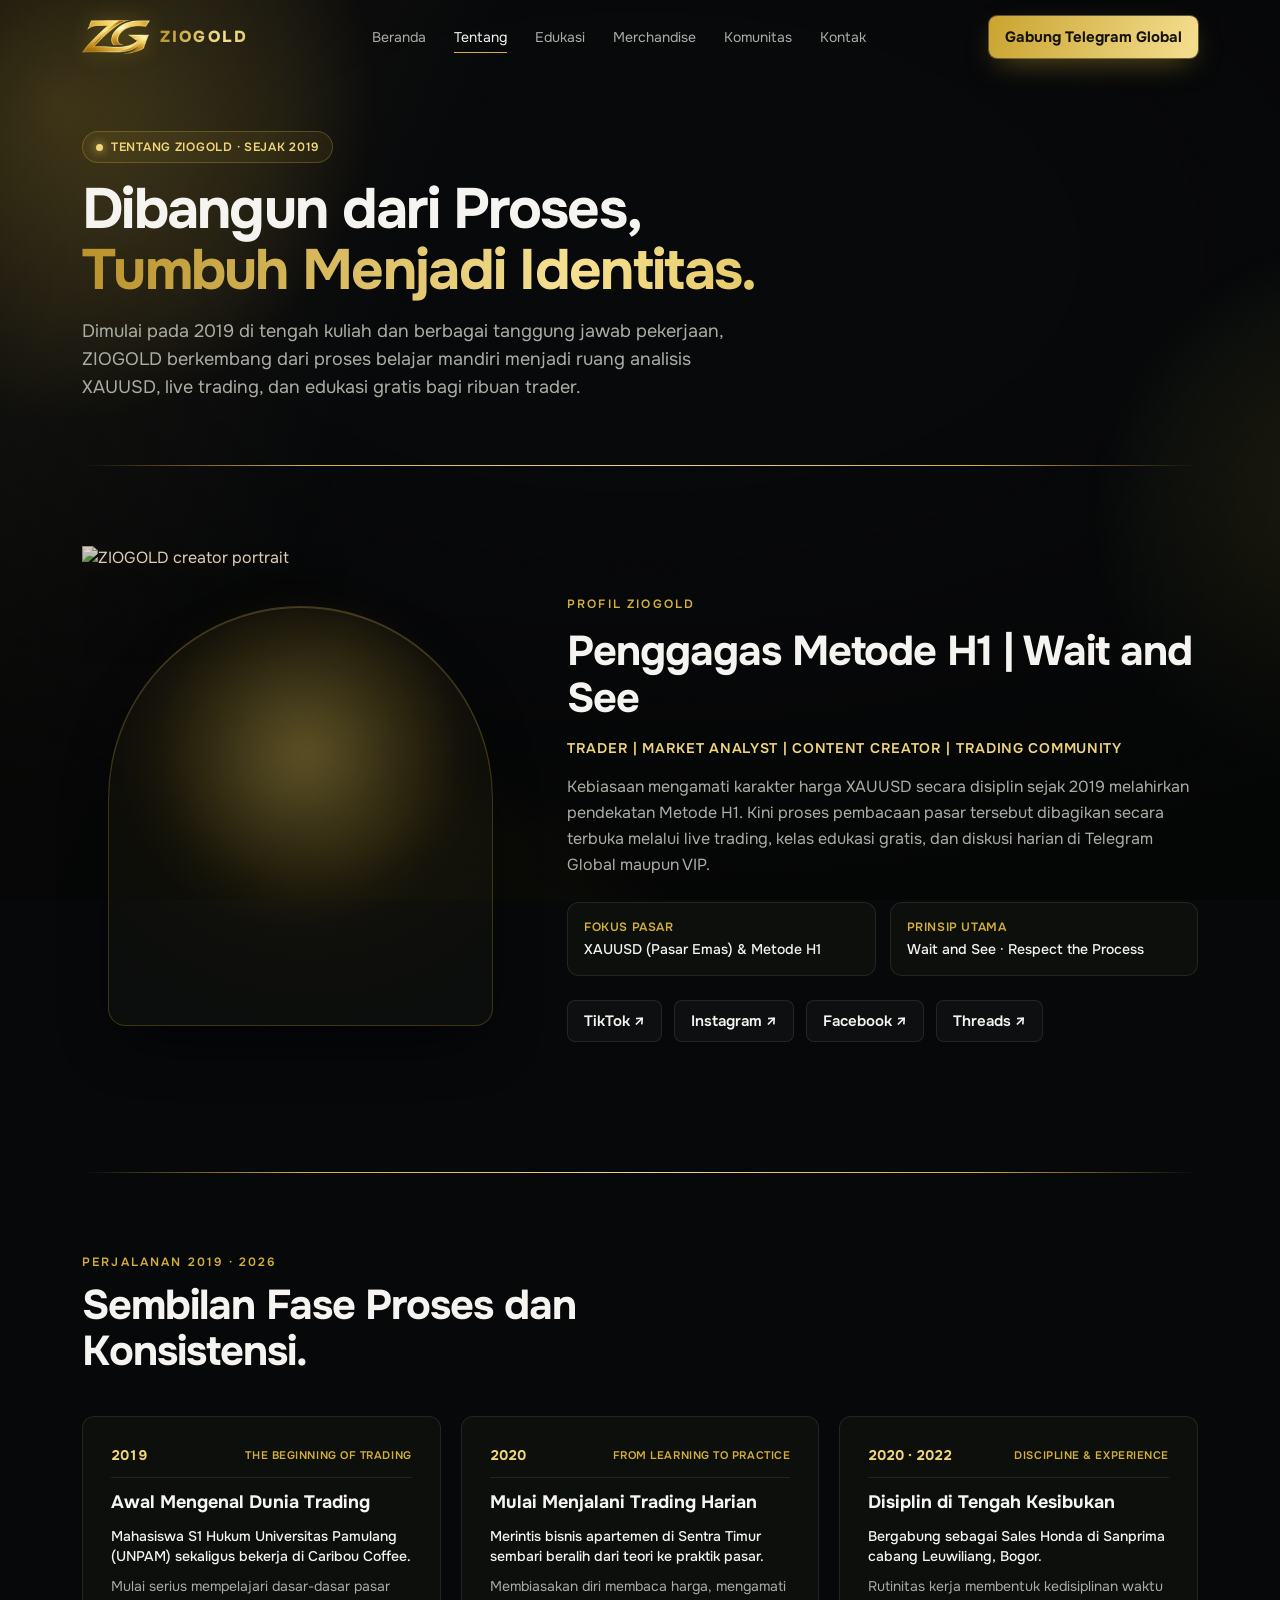
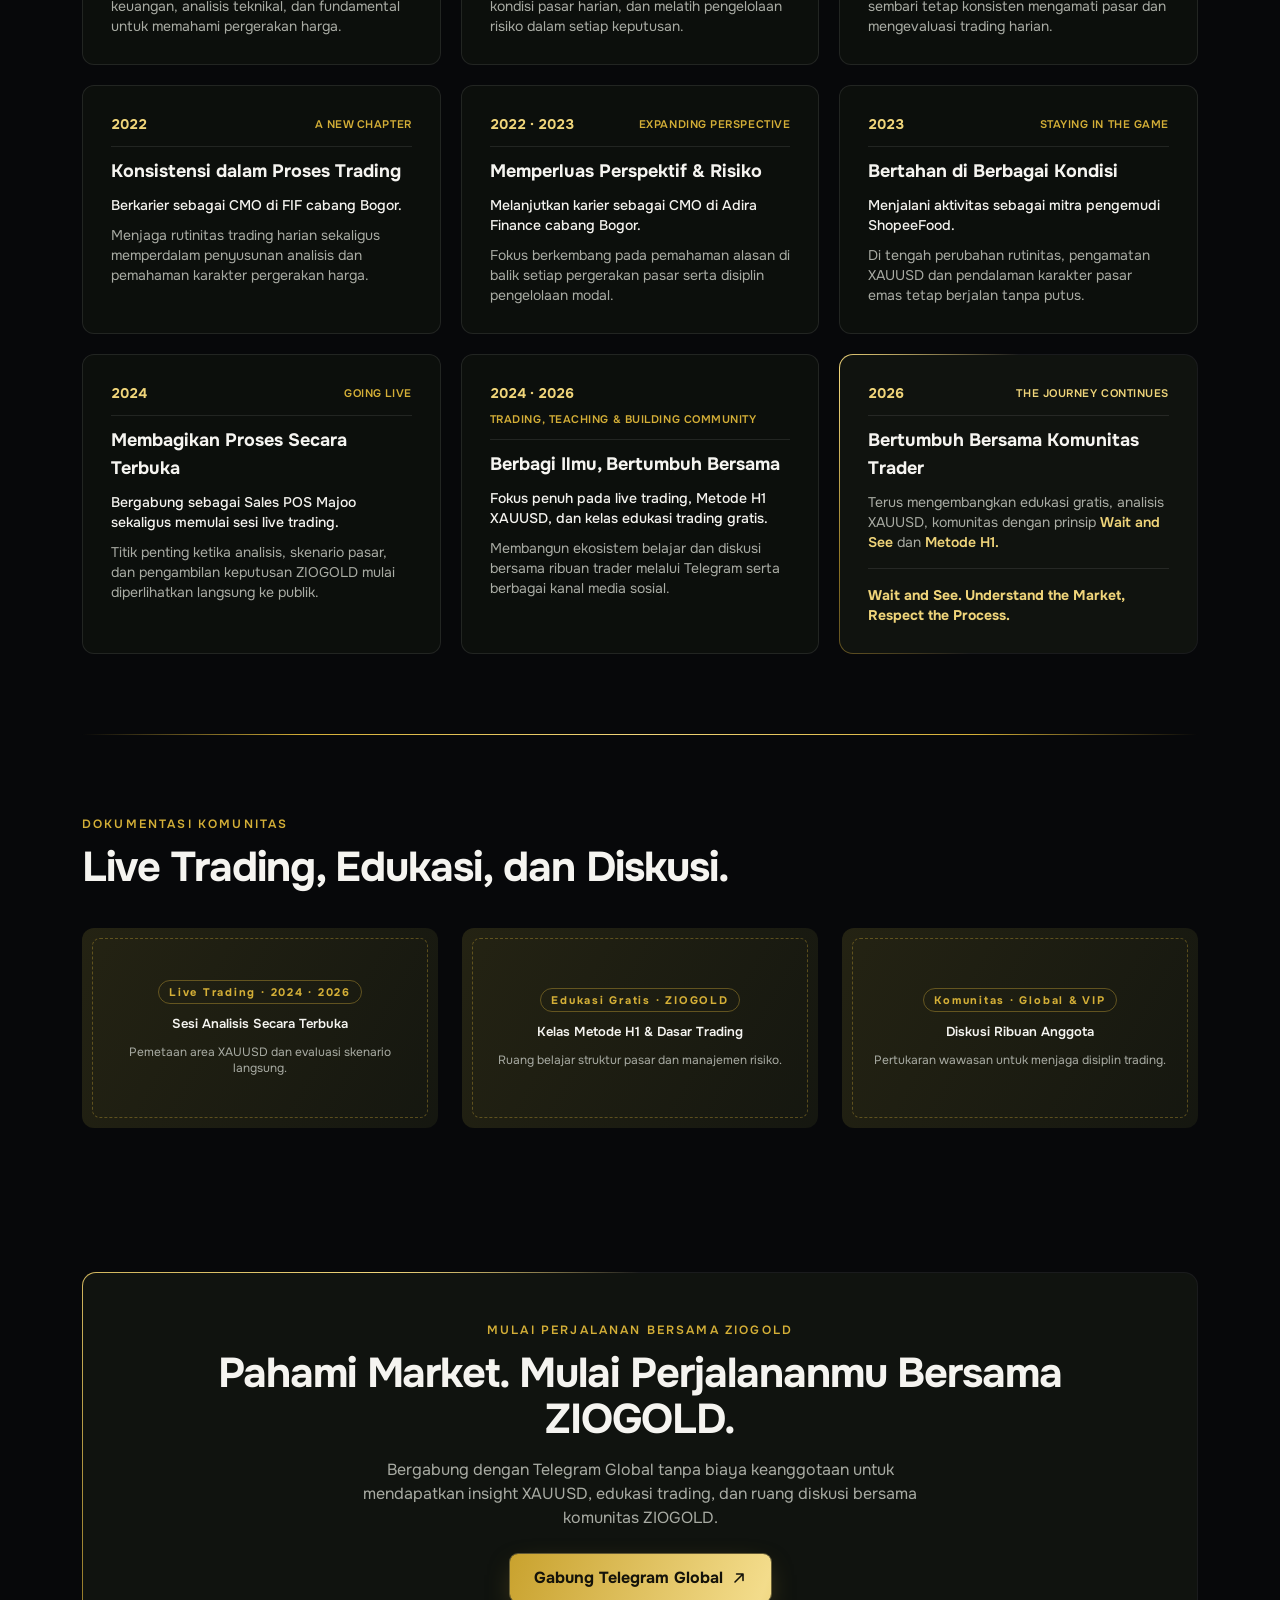
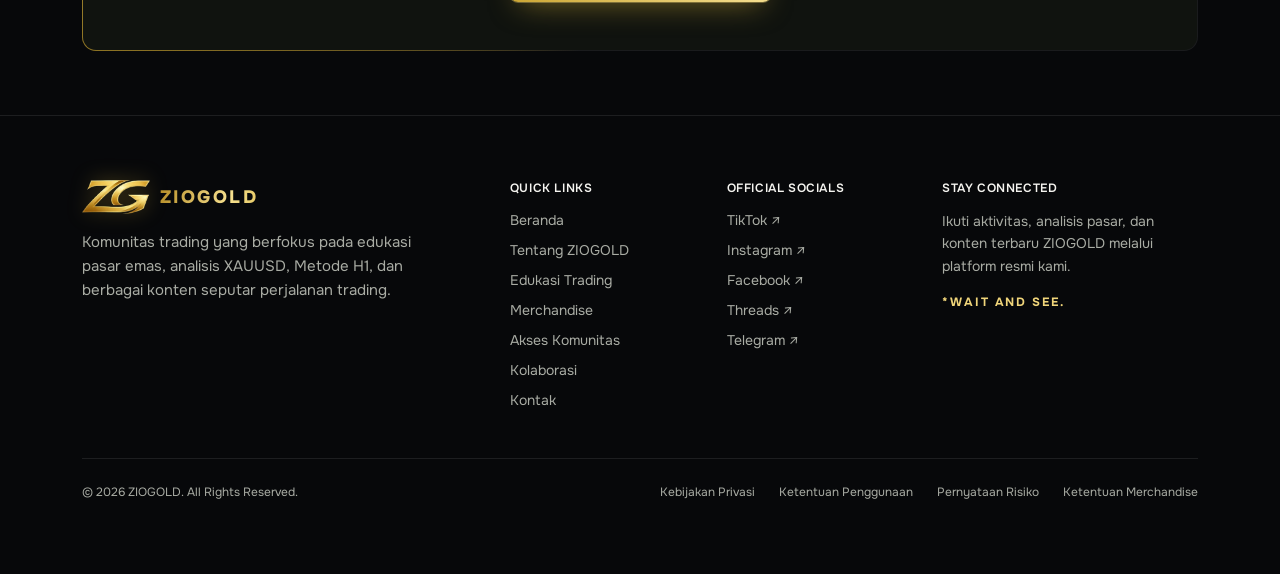
==== commit b11250be: "update hero" ====
--- a/about/index.html
+++ b/about/index.html
@@ -7,32 +7,32 @@
   <title>Tentang | ZIOGOLD</title>
   <meta name="description" content="Dibangun dari proses, tumbuh menjadi identitas. Kenali perjalanan ZIOGOLD sejak 2019 hingga membangun komunitas trader XAUUSD, live trading, dan edukasi gratis." />
 
-  <link rel="icon" href="../assets/favicon.ico" sizes="any" />
-  <link rel="icon" type="image/svg+xml" href="../assets/favicon.svg" />
-  <link rel="icon" type="image/png" sizes="48x48" href="../assets/favicon-48x48.png" />
-  <link rel="icon" type="image/png" sizes="32x32" href="../assets/favicon-32x32.png" />
-  <link rel="icon" type="image/png" sizes="16x16" href="../assets/favicon-16x16.png" />
-  <link rel="apple-touch-icon" sizes="180x180" href="../assets/apple-touch-icon.png" />
-  <link rel="manifest" href="../assets/site.webmanifest" />
-
-  <!-- Preview Sosial Media & Open Graph (WhatsApp, Telegram, Facebook, X/Twitter) -->
+  <link rel="canonical" href="https://ziogold.netlify.app/about/" />
+
   <meta property="og:type" content="website" />
   <meta property="og:locale" content="id_ID" />
   <meta property="og:site_name" content="ZIOGOLD" />
   <meta property="og:title" content="Tentang | ZIOGOLD" />
   <meta property="og:description" content="Dibangun dari proses, tumbuh menjadi identitas. Kenali perjalanan ZIOGOLD sejak 2019 hingga membangun komunitas trader XAUUSD, live trading, dan edukasi gratis." />
-  <meta property="og:url" content="https://t.me/ziogoldmaker" />
-  <meta property="og:image" content="../assets/og-image.jpg" />
-  <meta property="og:image:secure_url" content="../assets/og-image.jpg" />
+  <meta property="og:url" content="https://ziogold.netlify.app/about/" />
+  <meta property="og:image" content="https://ziogold.netlify.app/assets/og-image.jpg" />
+  <meta property="og:image:secure_url" content="https://ziogold.netlify.app/assets/og-image.jpg" />
   <meta property="og:image:type" content="image/jpeg" />
   <meta property="og:image:width" content="1200" />
   <meta property="og:image:height" content="630" />
-  <meta property="og:image:alt" content="Logo ZIOGOLD di atas latar hitam obsidian" />
+  <meta property="og:image:alt" content="Logo ZG emas ZIOGOLD di atas latar hitam" />
 
   <meta name="twitter:card" content="summary_large_image" />
   <meta name="twitter:title" content="Tentang | ZIOGOLD" />
   <meta name="twitter:description" content="Dibangun dari proses, tumbuh menjadi identitas. Kenali perjalanan ZIOGOLD sejak 2019 hingga membangun komunitas trader XAUUSD, live trading, dan edukasi gratis." />
-  <meta name="twitter:image" content="../assets/og-image.jpg" />
+  <meta name="twitter:image" content="https://ziogold.netlify.app/assets/og-image.jpg" />
+
+  <link rel="icon" href="../favicon.ico" sizes="48x48" />
+  <link rel="icon" type="image/png" sizes="32x32" href="../assets/favicon-32x32.png" />
+  <link rel="icon" type="image/png" sizes="16x16" href="../assets/favicon-16x16.png" />
+  <link rel="apple-touch-icon" sizes="180x180" href="../assets/apple-touch-icon.png" />
+  <link rel="manifest" href="../assets/site.webmanifest" />
+  <script type="application/ld+json">{"@context":"https://schema.org","@type":"Organization","name":"ZIOGOLD","url":"https://ziogold.netlify.app/","logo":{"@type":"ImageObject","url":"https://ziogold.netlify.app/assets/android-chrome-512x512.png","width":512,"height":512}}</script>
 
   <script>document.documentElement.classList.add('js');</script>
 
@@ -41,7 +41,7 @@
   <link rel="preconnect" href="https://i.ibb.co.com" crossorigin />
   <link href="https://fonts.googleapis.com/css2?family=Onest:wght@100..900&display=swap" rel="stylesheet" />
 
-  <link rel="stylesheet" href="../assets/zio.css?v=38" />
+  <link rel="stylesheet" href="../assets/zio.css?v=52" />
 </head>
 
 <body id="top">
@@ -89,10 +89,10 @@
 
       <nav aria-label="Navigasi utama" class="hidden lg:flex items-center gap-5 xl:gap-7 text-sm text-[color:var(--muted)]">
         <a href="../" class="nav-link">Beranda</a>
-        <a href="../about/" aria-current="true" class="nav-link">Tentang ZIOGOLD</a>
-        <a href="../education/" class="nav-link">Edukasi Trading</a>
+        <a href="../about/" aria-current="true" class="nav-link">Tentang</a>
+        <a href="../education/" class="nav-link">Edukasi</a>
         <a href="../merchandise/" class="nav-link">Merchandise</a>
-        <a href="../#akses-komunitas" class="nav-link">Akses Komunitas</a>
+        <a href="../#akses-komunitas" class="nav-link">Komunitas</a>
         <a href="../contact/" class="nav-link">Kontak</a>
       </nav>
 
@@ -116,10 +116,10 @@
     <div id="mobile-menu-panel" class="hidden lg:hidden border-t border-[color:var(--border)] bg-[#090B09]">
       <nav aria-label="Navigasi mobile" class="zio-container py-4 flex flex-col gap-1 text-base">
         <a href="../" class="mobile-nav-link py-2.5 px-2 rounded hover:bg-white/5">Beranda</a>
-        <a href="../about/" aria-current="true" class="mobile-nav-link py-2.5 px-2 rounded hover:bg-white/5">Tentang ZIOGOLD</a>
-        <a href="../education/" class="mobile-nav-link py-2.5 px-2 rounded hover:bg-white/5">Edukasi Trading</a>
+        <a href="../about/" aria-current="true" class="mobile-nav-link py-2.5 px-2 rounded hover:bg-white/5">Tentang</a>
+        <a href="../education/" class="mobile-nav-link py-2.5 px-2 rounded hover:bg-white/5">Edukasi</a>
         <a href="../merchandise/" class="mobile-nav-link py-2.5 px-2 rounded hover:bg-white/5">Merchandise</a>
-        <a href="../#akses-komunitas" class="mobile-nav-link py-2.5 px-2 rounded hover:bg-white/5">Akses Komunitas</a>
+        <a href="../#akses-komunitas" class="mobile-nav-link py-2.5 px-2 rounded hover:bg-white/5">Komunitas</a>
         <a href="../#kolaborasi" class="mobile-nav-link py-2.5 px-2 rounded hover:bg-white/5">Kolaborasi</a>
         <a href="../contact/" class="mobile-nav-link py-2.5 px-2 rounded hover:bg-white/5">Kontak</a>
         <div class="pt-3 mt-2 border-t border-[color:var(--border)]">
@@ -492,7 +492,7 @@
     Gabung Telegram Global
   </a>
 
-  <script src="../assets/zio-registry.js?v=38"></script>
-  <script src="../assets/zio.js?v=38"></script>
+  <script src="../assets/zio-registry.js?v=52"></script>
+  <script src="../assets/zio.js?v=52"></script>
 </body>
 </html>
--- a/assets/zio.css
+++ b/assets/zio.css
@@ -464,6 +464,86 @@
       flex-shrink: 0;
       box-shadow: inset 0 1px 0 rgba(255, 255, 255, 0.06);
     }
+
+    /* ==========================================================================
+       HERO TYPO (TYPOGRAPHIC STATEMENT TANPA FOTO)
+       Riset: tipografi raksasa + satu CTA + trust signals + bg interaktif.
+       Semua animasi transform/opacity, teks HTML asli, reduced-motion aman.
+       ========================================================================== */
+    .hero-typo { overflow: hidden; }
+    /* Sejajar persis dengan .zio-container (navbar & semua section lain) */
+    .hero-wide {
+      width: 100%;
+      max-width: 1180px;
+      margin-inline: auto;
+      padding-inline: 14px;
+    }
+    @media (min-width: 640px) { .hero-wide { padding-inline: 28px; } }
+    @media (min-width: 1024px) { .hero-wide { padding-inline: 32px; } }
+
+    .hero-headline {
+      font-size: clamp(2.05rem, 4.1vw, 3.3rem);
+      line-height: 1.12;
+      letter-spacing: -0.03em;
+      font-weight: 700;
+      max-width: 24ch;
+    }
+
+    .hero-spot {
+      position: absolute;
+      top: 0;
+      left: 0;
+      width: 620px;
+      height: 620px;
+      margin: -310px 0 0 -310px;
+      border-radius: 50%;
+      background: radial-gradient(circle, rgba(243, 220, 139, 0.06) 0%, rgba(212, 175, 55, 0.032) 42%, transparent 70%);
+      pointer-events: none;
+      z-index: 1;
+      opacity: 0;
+      transition: opacity 500ms ease;
+      will-change: transform;
+    }
+    .hero-typo.spot-on .hero-spot { opacity: 1; }
+
+    .hero-stars {
+      position: absolute;
+      inset: 0;
+      pointer-events: none;
+      z-index: 0;
+    }
+    .hero-stars span {
+      position: absolute;
+      left: var(--px);
+      top: var(--py);
+      width: var(--ps);
+      height: var(--ps);
+      border-radius: 50%;
+      background: #E8D9A0;
+      opacity: 0.14;
+      animation: hero-twinkle 5.5s ease-in-out var(--pd) infinite alternate;
+    }
+    @keyframes hero-twinkle {
+      from { opacity: 0.08; }
+      to { opacity: 0.34; }
+    }
+    .hero-typo.anim-paused .hero-stars span { animation-play-state: paused; }
+    @media (max-width: 639px) {
+      .hero-stars span:nth-child(3n) { display: none; }
+    }
+
+    .hero-channels {
+      display: flex;
+      align-items: center;
+      gap: 14px;
+      flex-wrap: wrap;
+    }
+
+    @media (prefers-reduced-motion: reduce) {
+      .hero-spot { display: none; }
+      .hero-stars span { animation: none; opacity: 0.18; }
+    }
+
     .zio-input {
       width: 100%;
       min-height: 46px;
@@ -790,4 +870,4 @@
     }
 
 /* Tailwind CSS v3.4.17 (Precompiled) */
-*,:after,:before{--tw-border-spacing-x:0;--tw-border-spacing-y:0;--tw-translate-x:0;--tw-translate-y:0;--tw-rotate:0;--tw-skew-x:0;--tw-skew-y:0;--tw-scale-x:1;--tw-scale-y:1;--tw-pan-x: ;--tw-pan-y: ;--tw-pinch-zoom: ;--tw-scroll-snap-strictness:proximity;--tw-gradient-from-position: ;--tw-gradient-via-position: ;--tw-gradient-to-position: ;--tw-ordinal: ;--tw-slashed-zero: ;--tw-numeric-figure: ;--tw-numeric-spacing: ;--tw-numeric-fraction: ;--tw-ring-inset: ;--tw-ring-offset-width:0px;--tw-ring-offset-color:#fff;--tw-ring-color:rgba(59,130,246,.5);--tw-ring-offset-shadow:0 0 #0000;--tw-ring-shadow:0 0 #0000;--tw-shadow:0 0 #0000;--tw-shadow-colored:0 0 #0000;--tw-blur: ;--tw-brightness: ;--tw-contrast: ;--tw-grayscale: ;--tw-hue-rotate: ;--tw-invert: ;--tw-saturate: ;--tw-sepia: ;--tw-drop-shadow: ;--tw-backdrop-blur: ;--tw-backdrop-brightness: ;--tw-backdrop-contrast: ;--tw-backdrop-grayscale: ;--tw-backdrop-hue-rotate: ;--tw-backdrop-invert: ;--tw-backdrop-opacity: ;--tw-backdrop-saturate: ;--tw-backdrop-sepia: ;--tw-contain-size: ;--tw-contain-layout: ;--tw-contain-paint: ;--tw-contain-style: }::backdrop{--tw-border-spacing-x:0;--tw-border-spacing-y:0;--tw-translate-x:0;--tw-translate-y:0;--tw-rotate:0;--tw-skew-x:0;--tw-skew-y:0;--tw-scale-x:1;--tw-scale-y:1;--tw-pan-x: ;--tw-pan-y: ;--tw-pinch-zoom: ;--tw-scroll-snap-strictness:proximity;--tw-gradient-from-position: ;--tw-gradient-via-position: ;--tw-gradient-to-position: ;--tw-ordinal: ;--tw-slashed-zero: ;--tw-numeric-figure: ;--tw-numeric-spacing: ;--tw-numeric-fraction: ;--tw-ring-inset: ;--tw-ring-offset-width:0px;--tw-ring-offset-color:#fff;--tw-ring-color:rgba(59,130,246,.5);--tw-ring-offset-shadow:0 0 #0000;--tw-ring-shadow:0 0 #0000;--tw-shadow:0 0 #0000;--tw-shadow-colored:0 0 #0000;--tw-blur: ;--tw-brightness: ;--tw-contrast: ;--tw-grayscale: ;--tw-hue-rotate: ;--tw-invert: ;--tw-saturate: ;--tw-sepia: ;--tw-drop-shadow: ;--tw-backdrop-blur: ;--tw-backdrop-brightness: ;--tw-backdrop-contrast: ;--tw-backdrop-grayscale: ;--tw-backdrop-hue-rotate: ;--tw-backdrop-invert: ;--tw-backdrop-opacity: ;--tw-backdrop-saturate: ;--tw-backdrop-sepia: ;--tw-contain-size: ;--tw-contain-layout: ;--tw-contain-paint: ;--tw-contain-style: }/*! tailwindcss v3.4.17 | MIT License | https://tailwindcss.com*/*,:after,:before{box-sizing:border-box;border:0 solid #e5e7eb}:after,:before{--tw-content:""}:host,html{line-height:1.5;-webkit-text-size-adjust:100%;-moz-tab-size:4;-o-tab-size:4;tab-size:4;font-family:Onest,-apple-system,BlinkMacSystemFont,Segoe UI,Roboto,sans-serif;font-feature-settings:normal;font-variation-settings:normal;-webkit-tap-highlight-color:transparent}body{margin:0;line-height:inherit}hr{height:0;color:inherit;border-top-width:1px}abbr:where([title]){-webkit-text-decoration:underline dotted;text-decoration:underline dotted}h1,h2,h3,h4,h5,h6{font-size:inherit;font-weight:inherit}a{color:inherit;text-decoration:inherit}b,strong{font-weight:bolder}code,kbd,pre,samp{font-family:ui-monospace,SFMono-Regular,Menlo,Monaco,Consolas,Liberation Mono,Courier New,monospace;font-feature-settings:normal;font-variation-settings:normal;font-size:1em}small{font-size:80%}sub,sup{font-size:75%;line-height:0;position:relative;vertical-align:baseline}sub{bottom:-.25em}sup{top:-.5em}table{text-indent:0;border-color:inherit;border-collapse:collapse}button,input,optgroup,select,textarea{font-family:inherit;font-feature-settings:inherit;font-variation-settings:inherit;font-size:100%;font-weight:inherit;line-height:inherit;letter-spacing:inherit;color:inherit;margin:0;padding:0}button,select{text-transform:none}button,input:where([type=button]),input:where([type=reset]),input:where([type=submit]){-webkit-appearance:button;background-color:transparent;background-image:none}:-moz-focusring{outline:auto}:-moz-ui-invalid{box-shadow:none}progress{vertical-align:baseline}::-webkit-inner-spin-button,::-webkit-outer-spin-button{height:auto}[type=search]{-webkit-appearance:textfield;outline-offset:-2px}::-webkit-search-decoration{-webkit-appearance:none}::-webkit-file-upload-button{-webkit-appearance:button;font:inherit}summary{display:list-item}blockquote,dd,dl,figure,h1,h2,h3,h4,h5,h6,hr,p,pre{margin:0}fieldset{margin:0}fieldset,legend{padding:0}menu,ol,ul{list-style:none;margin:0;padding:0}dialog{padding:0}textarea{resize:vertical}input::-moz-placeholder,textarea::-moz-placeholder{opacity:1;color:#9ca3af}input::placeholder,textarea::placeholder{opacity:1;color:#9ca3af}[role=button],button{cursor:pointer}:disabled{cursor:default}audio,canvas,embed,iframe,img,object,svg,video{display:block;vertical-align:middle}img,video{max-width:100%;height:auto}[hidden]:where(:not([hidden=until-found])){display:none}.sr-only{position:absolute;width:1px;height:1px;padding:0;margin:-1px;overflow:hidden;clip:rect(0,0,0,0);white-space:nowrap;border-width:0}.relative{position:relative}.sticky{position:sticky}.order-1{order:1}.order-2{order:2}.mx-auto{margin-left:auto;margin-right:auto}.mb-0\.5{margin-bottom:.125rem}.mb-1{margin-bottom:.25rem}.mb-1\.5{margin-bottom:.375rem}.mb-10{margin-bottom:2.5rem}.mb-2{margin-bottom:.5rem}.mb-2\.5{margin-bottom:.625rem}.mb-3{margin-bottom:.75rem}.mb-3\.5{margin-bottom:.875rem}.mb-4{margin-bottom:1rem}.mb-5{margin-bottom:1.25rem}.mb-6{margin-bottom:1.5rem}.mb-7{margin-bottom:1.75rem}.mb-8{margin-bottom:2rem}.mb-9{margin-bottom:2.25rem}.mt-0\.5{margin-top:.125rem}.mt-2{margin-top:.5rem}.mt-3{margin-top:.75rem}.mt-4{margin-top:1rem}.mt-6{margin-top:1.5rem}.mt-7{margin-top:1.75rem}.block{display:block}.flex{display:flex}.inline-flex{display:inline-flex}.table{display:table}.grid{display:grid}.hidden{display:none}.aspect-\[4\/3\]{aspect-ratio:4/3}.h-11{height:2.75rem}.h-4{height:1rem}.h-5{height:1.25rem}.h-\[17px\]{height:17px}.h-\[68px\]{height:68px}.h-auto{height:auto}.min-h-\[200px\]{min-height:200px}.w-11{width:2.75rem}.w-4{width:1rem}.w-44{width:11rem}.w-5{width:1.25rem}.w-\[17px\]{width:17px}.w-full{width:100%}.min-w-0{min-width:0}.max-w-2xl{max-width:42rem}.max-w-3xl{max-width:48rem}.max-w-\[54ch\]{max-width:54ch}.max-w-lg{max-width:32rem}.max-w-xl{max-width:36rem}.max-w-xs{max-width:20rem}.shrink-0{flex-shrink:0}.border-collapse{border-collapse:collapse}.transform{transform:translate(var(--tw-translate-x),var(--tw-translate-y)) rotate(var(--tw-rotate)) skewX(var(--tw-skew-x)) skewY(var(--tw-skew-y)) scaleX(var(--tw-scale-x)) scaleY(var(--tw-scale-y))}.cursor-pointer{cursor:pointer}.resize-y{resize:vertical}.resize{resize:both}.grid-cols-1{grid-template-columns:repeat(1,minmax(0,1fr))}.flex-col{flex-direction:column}.flex-wrap{flex-wrap:wrap}.items-start{align-items:flex-start}.items-end{align-items:flex-end}.items-center{align-items:center}.items-stretch{align-items:stretch}.justify-center{justify-content:center}.justify-between{justify-content:space-between}.gap-1{gap:.25rem}.gap-1\.5{gap:.375rem}.gap-2{gap:.5rem}.gap-2\.5{gap:.625rem}.gap-3{gap:.75rem}.gap-3\.5{gap:.875rem}.gap-4{gap:1rem}.gap-5{gap:1.25rem}.gap-6{gap:1.5rem}.gap-7{gap:1.75rem}.gap-8{gap:2rem}.gap-x-4{-moz-column-gap:1rem;column-gap:1rem}.gap-y-2{row-gap:.5rem}.gap-y-2\.5{row-gap:.625rem}.space-y-1>:not([hidden])~:not([hidden]){--tw-space-y-reverse:0;margin-top:calc(.25rem*(1 - var(--tw-space-y-reverse)));margin-bottom:calc(.25rem*var(--tw-space-y-reverse))}.space-y-2\.5>:not([hidden])~:not([hidden]){--tw-space-y-reverse:0;margin-top:calc(.625rem*(1 - var(--tw-space-y-reverse)));margin-bottom:calc(.625rem*var(--tw-space-y-reverse))}.space-y-3>:not([hidden])~:not([hidden]){--tw-space-y-reverse:0;margin-top:calc(.75rem*(1 - var(--tw-space-y-reverse)));margin-bottom:calc(.75rem*var(--tw-space-y-reverse))}.space-y-3\.5>:not([hidden])~:not([hidden]){--tw-space-y-reverse:0;margin-top:calc(.875rem*(1 - var(--tw-space-y-reverse)));margin-bottom:calc(.875rem*var(--tw-space-y-reverse))}.space-y-4>:not([hidden])~:not([hidden]){--tw-space-y-reverse:0;margin-top:calc(1rem*(1 - var(--tw-space-y-reverse)));margin-bottom:calc(1rem*var(--tw-space-y-reverse))}.space-y-5>:not([hidden])~:not([hidden]){--tw-space-y-reverse:0;margin-top:calc(1.25rem*(1 - var(--tw-space-y-reverse)));margin-bottom:calc(1.25rem*var(--tw-space-y-reverse))}.space-y-8>:not([hidden])~:not([hidden]){--tw-space-y-reverse:0;margin-top:calc(2rem*(1 - var(--tw-space-y-reverse)));margin-bottom:calc(2rem*var(--tw-space-y-reverse))}.divide-y>:not([hidden])~:not([hidden]){--tw-divide-y-reverse:0;border-top-width:calc(1px*(1 - var(--tw-divide-y-reverse)));border-bottom-width:calc(1px*var(--tw-divide-y-reverse))}.divide-\[color\:var\(--border\)\]>:not([hidden])~:not([hidden]){border-color:var(--border)}.overflow-hidden{overflow:hidden}.overflow-x-auto{overflow-x:auto}.truncate{overflow:hidden;text-overflow:ellipsis;white-space:nowrap}.rounded{border-radius:.25rem}.rounded-full{border-radius:9999px}.rounded-lg{border-radius:.5rem}.rounded-xl{border-radius:.75rem}.border{border-width:1px}.border-y{border-top-width:1px}.border-b,.border-y{border-bottom-width:1px}.border-t{border-top-width:1px}.border-\[color\:var\(--border\)\]{border-color:var(--border)}.border-\[color\:var\(--border-gold\)\]{border-color:var(--border-gold)}.bg-\[\#080A08\]{--tw-bg-opacity:1;background-color:rgb(8 10 8/var(--tw-bg-opacity,1))}.bg-\[\#090B09\]{--tw-bg-opacity:1;background-color:rgb(9 11 9/var(--tw-bg-opacity,1))}.bg-\[rgba\(16\2c 19\2c 15\2c 0\.92\)\]{background-color:rgba(16,19,15,.92)}.bg-\[rgba\(212\2c 175\2c 55\2c 0\.08\)\]{background-color:rgba(212,175,55,.08)}.bg-\[rgba\(212\2c 175\2c 55\2c 0\.12\)\]{background-color:rgba(212,175,55,.12)}.bg-black\/30{background-color:rgba(0,0,0,.3)}.p-3\.5{padding:.875rem}.p-4{padding:1rem}.p-6{padding:1.5rem}.px-1\.5{padding-left:.375rem;padding-right:.375rem}.px-2{padding-left:.5rem;padding-right:.5rem}.px-2\.5{padding-left:.625rem;padding-right:.625rem}.px-3{padding-left:.75rem;padding-right:.75rem}.px-3\.5{padding-left:.875rem;padding-right:.875rem}.px-4{padding-left:1rem;padding-right:1rem}.py-0\.5{padding-top:.125rem;padding-bottom:.125rem}.py-1{padding-top:.25rem;padding-bottom:.25rem}.py-1\.5{padding-top:.375rem;padding-bottom:.375rem}.py-10{padding-top:2.5rem;padding-bottom:2.5rem}.py-12{padding-top:3rem;padding-bottom:3rem}.py-14{padding-top:3.5rem;padding-bottom:3.5rem}.py-16{padding-top:4rem;padding-bottom:4rem}.py-2\.5{padding-top:.625rem;padding-bottom:.625rem}.py-3{padding-top:.75rem;padding-bottom:.75rem}.py-3\.5{padding-top:.875rem;padding-bottom:.875rem}.py-4{padding-top:1rem;padding-bottom:1rem}.py-5{padding-top:1.25rem;padding-bottom:1.25rem}.py-6{padding-top:1.5rem;padding-bottom:1.5rem}.py-8{padding-top:2rem;padding-bottom:2rem}.pb-12{padding-bottom:3rem}.pb-2\.5{padding-bottom:.625rem}.pb-20{padding-bottom:5rem}.pb-3{padding-bottom:.75rem}.pb-4{padding-bottom:1rem}.pr-4{padding-right:1rem}.pt-1{padding-top:.25rem}.pt-14{padding-top:3.5rem}.pt-2{padding-top:.5rem}.pt-2\.5{padding-top:.625rem}.pt-3{padding-top:.75rem}.pt-4{padding-top:1rem}.pt-5{padding-top:1.25rem}.pt-6{padding-top:1.5rem}.pt-8{padding-top:2rem}.text-left{text-align:left}.text-center{text-align:center}.text-2xl{font-size:1.5rem;line-height:2rem}.text-3xl{font-size:1.875rem;line-height:2.25rem}.text-\[11px\]{font-size:11px}.text-\[15px\]{font-size:15px}.text-base{font-size:1rem;line-height:1.5rem}.text-lg{font-size:1.125rem;line-height:1.75rem}.text-sm{font-size:.875rem;line-height:1.25rem}.text-xl{font-size:1.25rem;line-height:1.75rem}.text-xs{font-size:.75rem;line-height:1rem}.font-bold{font-weight:700}.font-medium{font-weight:500}.font-semibold{font-weight:600}.uppercase{text-transform:uppercase}.tabular-nums{--tw-numeric-spacing:tabular-nums;font-variant-numeric:var(--tw-ordinal) var(--tw-slashed-zero) var(--tw-numeric-figure) var(--tw-numeric-spacing) var(--tw-numeric-fraction)}.leading-relaxed{line-height:1.625}.leading-snug{line-height:1.375}.tracking-\[0\.14em\]{letter-spacing:.14em}.tracking-\[0\.16em\]{letter-spacing:.16em}.tracking-wide{letter-spacing:.025em}.tracking-wider{letter-spacing:.05em}.text-\[color\:var\(--gold\)\]{color:var(--gold)}.text-\[color\:var\(--gold-light\)\]{color:var(--gold-light)}.text-\[color\:var\(--muted\)\]{color:var(--muted)}.text-\[color\:var\(--text\)\]{color:var(--text)}.underline{text-decoration-line:underline}.underline-offset-4{text-underline-offset:4px}.accent-\[\#D4AF37\]{accent-color:#d4af37}.filter{filter:var(--tw-blur) var(--tw-brightness) var(--tw-contrast) var(--tw-grayscale) var(--tw-hue-rotate) var(--tw-invert) var(--tw-saturate) var(--tw-sepia) var(--tw-drop-shadow)}.transition-colors{transition-property:color,background-color,border-color,text-decoration-color,fill,stroke;transition-timing-function:cubic-bezier(.4,0,.2,1);transition-duration:.15s}.hover\:border-\[color\:var\(--border-gold\)\]:hover{border-color:var(--border-gold)}.hover\:bg-white\/5:hover{background-color:hsla(0,0%,100%,.05)}.hover\:text-\[color\:var\(--gold-light\)\]:hover{color:var(--gold-light)}.hover\:text-\[color\:var\(--text\)\]:hover{color:var(--text)}.hover\:text-white:hover{--tw-text-opacity:1;color:rgb(255 255 255/var(--tw-text-opacity,1))}@media (min-width:640px){.sm\:col-span-2{grid-column:span 2/span 2}.sm\:mb-10{margin-bottom:2.5rem}.sm\:mb-12{margin-bottom:3rem}.sm\:mb-5{margin-bottom:1.25rem}.sm\:mb-7{margin-bottom:1.75rem}.sm\:mb-8{margin-bottom:2rem}.sm\:mb-9{margin-bottom:2.25rem}.sm\:mt-8{margin-top:2rem}.sm\:inline{display:inline}.sm\:grid-cols-2{grid-template-columns:repeat(2,minmax(0,1fr))}.sm\:flex-row{flex-direction:row}.sm\:items-center{align-items:center}.sm\:gap-10{gap:2.5rem}.sm\:gap-3\.5{gap:.875rem}.sm\:gap-5{gap:1.25rem}.sm\:gap-6{gap:1.5rem}.sm\:gap-8{gap:2rem}.sm\:p-10{padding:2.5rem}.sm\:p-12{padding:3rem}.sm\:p-6{padding:1.5rem}.sm\:p-7{padding:1.75rem}.sm\:p-8{padding:2rem}.sm\:px-5{padding-left:1.25rem;padding-right:1.25rem}.sm\:py-14{padding-top:3.5rem;padding-bottom:3.5rem}.sm\:py-16{padding-top:4rem;padding-bottom:4rem}.sm\:py-20{padding-top:5rem;padding-bottom:5rem}.sm\:py-24{padding-top:6rem;padding-bottom:6rem}.sm\:py-4{padding-top:1rem;padding-bottom:1rem}.sm\:py-5{padding-top:1.25rem;padding-bottom:1.25rem}.sm\:pb-16{padding-bottom:4rem}.sm\:pt-14{padding-top:3.5rem}.sm\:pt-16{padding-top:4rem}.sm\:pt-7{padding-top:1.75rem}.sm\:pt-8{padding-top:2rem}.sm\:text-2xl{font-size:1.5rem;line-height:2rem}.sm\:text-4xl{font-size:2.25rem;line-height:2.5rem}.sm\:text-\[13px\]{font-size:13px}.sm\:text-\[15\.5px\]{font-size:15.5px}.sm\:text-\[15px\]{font-size:15px}.sm\:text-\[16\.5px\]{font-size:16.5px}.sm\:text-\[16px\]{font-size:16px}.sm\:text-\[21px\]{font-size:21px}.sm\:text-base{font-size:1rem;line-height:1.5rem}.sm\:text-lg{font-size:1.125rem;line-height:1.75rem}.sm\:text-sm{font-size:.875rem;line-height:1.25rem}.sm\:text-xl{font-size:1.25rem;line-height:1.75rem}}@media (min-width:768px){.md\:w-80{width:20rem}.md\:grid-cols-2{grid-template-columns:repeat(2,minmax(0,1fr))}.md\:grid-cols-3{grid-template-columns:repeat(3,minmax(0,1fr))}.md\:flex-row{flex-direction:row}.md\:items-end{align-items:flex-end}.md\:pb-12{padding-bottom:3rem}}@media (min-width:1024px){.lg\:sticky{position:sticky}.lg\:top-28{top:7rem}.lg\:order-1{order:1}.lg\:order-2{order:2}.lg\:col-span-2{grid-column:span 2/span 2}.lg\:col-span-5{grid-column:span 5/span 5}.lg\:col-span-6{grid-column:span 6/span 6}.lg\:col-span-7{grid-column:span 7/span 7}.lg\:block{display:block}.lg\:flex{display:flex}.lg\:inline-flex{display:inline-flex}.lg\:hidden{display:none}.lg\:h-\[74px\]{height:74px}.lg\:grid-cols-12{grid-template-columns:repeat(12,minmax(0,1fr))}.lg\:grid-cols-2{grid-template-columns:repeat(2,minmax(0,1fr))}.lg\:grid-cols-3{grid-template-columns:repeat(3,minmax(0,1fr))}.lg\:grid-cols-4{grid-template-columns:repeat(4,minmax(0,1fr))}.lg\:flex-row{flex-direction:row}.lg\:items-end{align-items:flex-end}.lg\:gap-10{gap:2.5rem}.lg\:gap-12{gap:3rem}.lg\:gap-x-6{-moz-column-gap:1.5rem;column-gap:1.5rem}.lg\:pb-20{padding-bottom:5rem}.lg\:pt-12{padding-top:3rem}}@media (min-width:1280px){.xl\:gap-7{gap:1.75rem}}
+*,:after,:before{--tw-border-spacing-x:0;--tw-border-spacing-y:0;--tw-translate-x:0;--tw-translate-y:0;--tw-rotate:0;--tw-skew-x:0;--tw-skew-y:0;--tw-scale-x:1;--tw-scale-y:1;--tw-pan-x: ;--tw-pan-y: ;--tw-pinch-zoom: ;--tw-scroll-snap-strictness:proximity;--tw-gradient-from-position: ;--tw-gradient-via-position: ;--tw-gradient-to-position: ;--tw-ordinal: ;--tw-slashed-zero: ;--tw-numeric-figure: ;--tw-numeric-spacing: ;--tw-numeric-fraction: ;--tw-ring-inset: ;--tw-ring-offset-width:0px;--tw-ring-offset-color:#fff;--tw-ring-color:rgba(59,130,246,.5);--tw-ring-offset-shadow:0 0 #0000;--tw-ring-shadow:0 0 #0000;--tw-shadow:0 0 #0000;--tw-shadow-colored:0 0 #0000;--tw-blur: ;--tw-brightness: ;--tw-contrast: ;--tw-grayscale: ;--tw-hue-rotate: ;--tw-invert: ;--tw-saturate: ;--tw-sepia: ;--tw-drop-shadow: ;--tw-backdrop-blur: ;--tw-backdrop-brightness: ;--tw-backdrop-contrast: ;--tw-backdrop-grayscale: ;--tw-backdrop-hue-rotate: ;--tw-backdrop-invert: ;--tw-backdrop-opacity: ;--tw-backdrop-saturate: ;--tw-backdrop-sepia: ;--tw-contain-size: ;--tw-contain-layout: ;--tw-contain-paint: ;--tw-contain-style: }::backdrop{--tw-border-spacing-x:0;--tw-border-spacing-y:0;--tw-translate-x:0;--tw-translate-y:0;--tw-rotate:0;--tw-skew-x:0;--tw-skew-y:0;--tw-scale-x:1;--tw-scale-y:1;--tw-pan-x: ;--tw-pan-y: ;--tw-pinch-zoom: ;--tw-scroll-snap-strictness:proximity;--tw-gradient-from-position: ;--tw-gradient-via-position: ;--tw-gradient-to-position: ;--tw-ordinal: ;--tw-slashed-zero: ;--tw-numeric-figure: ;--tw-numeric-spacing: ;--tw-numeric-fraction: ;--tw-ring-inset: ;--tw-ring-offset-width:0px;--tw-ring-offset-color:#fff;--tw-ring-color:rgba(59,130,246,.5);--tw-ring-offset-shadow:0 0 #0000;--tw-ring-shadow:0 0 #0000;--tw-shadow:0 0 #0000;--tw-shadow-colored:0 0 #0000;--tw-blur: ;--tw-brightness: ;--tw-contrast: ;--tw-grayscale: ;--tw-hue-rotate: ;--tw-invert: ;--tw-saturate: ;--tw-sepia: ;--tw-drop-shadow: ;--tw-backdrop-blur: ;--tw-backdrop-brightness: ;--tw-backdrop-contrast: ;--tw-backdrop-grayscale: ;--tw-backdrop-hue-rotate: ;--tw-backdrop-invert: ;--tw-backdrop-opacity: ;--tw-backdrop-saturate: ;--tw-backdrop-sepia: ;--tw-contain-size: ;--tw-contain-layout: ;--tw-contain-paint: ;--tw-contain-style: }/*! tailwindcss v3.4.17 | MIT License | https://tailwindcss.com*/*,:after,:before{box-sizing:border-box;border:0 solid #e5e7eb}:after,:before{--tw-content:""}:host,html{line-height:1.5;-webkit-text-size-adjust:100%;-moz-tab-size:4;-o-tab-size:4;tab-size:4;font-family:Onest,-apple-system,BlinkMacSystemFont,Segoe UI,Roboto,sans-serif;font-feature-settings:normal;font-variation-settings:normal;-webkit-tap-highlight-color:transparent}body{margin:0;line-height:inherit}hr{height:0;color:inherit;border-top-width:1px}abbr:where([title]){-webkit-text-decoration:underline dotted;text-decoration:underline dotted}h1,h2,h3,h4,h5,h6{font-size:inherit;font-weight:inherit}a{color:inherit;text-decoration:inherit}b,strong{font-weight:bolder}code,kbd,pre,samp{font-family:ui-monospace,SFMono-Regular,Menlo,Monaco,Consolas,Liberation Mono,Courier New,monospace;font-feature-settings:normal;font-variation-settings:normal;font-size:1em}small{font-size:80%}sub,sup{font-size:75%;line-height:0;position:relative;vertical-align:baseline}sub{bottom:-.25em}sup{top:-.5em}table{text-indent:0;border-color:inherit;border-collapse:collapse}button,input,optgroup,select,textarea{font-family:inherit;font-feature-settings:inherit;font-variation-settings:inherit;font-size:100%;font-weight:inherit;line-height:inherit;letter-spacing:inherit;color:inherit;margin:0;padding:0}button,select{text-transform:none}button,input:where([type=button]),input:where([type=reset]),input:where([type=submit]){-webkit-appearance:button;background-color:transparent;background-image:none}:-moz-focusring{outline:auto}:-moz-ui-invalid{box-shadow:none}progress{vertical-align:baseline}::-webkit-inner-spin-button,::-webkit-outer-spin-button{height:auto}[type=search]{-webkit-appearance:textfield;outline-offset:-2px}::-webkit-search-decoration{-webkit-appearance:none}::-webkit-file-upload-button{-webkit-appearance:button;font:inherit}summary{display:list-item}blockquote,dd,dl,figure,h1,h2,h3,h4,h5,h6,hr,p,pre{margin:0}fieldset{margin:0}fieldset,legend{padding:0}menu,ol,ul{list-style:none;margin:0;padding:0}dialog{padding:0}textarea{resize:vertical}input::-moz-placeholder,textarea::-moz-placeholder{opacity:1;color:#9ca3af}input::placeholder,textarea::placeholder{opacity:1;color:#9ca3af}[role=button],button{cursor:pointer}:disabled{cursor:default}audio,canvas,embed,iframe,img,object,svg,video{display:block;vertical-align:middle}img,video{max-width:100%;height:auto}[hidden]:where(:not([hidden=until-found])){display:none}.sr-only{position:absolute;width:1px;height:1px;padding:0;margin:-1px;overflow:hidden;clip:rect(0,0,0,0);white-space:nowrap;border-width:0}.relative{position:relative}.sticky{position:sticky}.z-\[2\]{z-index:2}.mx-1{margin-left:.25rem;margin-right:.25rem}.mx-auto{margin-left:auto;margin-right:auto}.mb-0\.5{margin-bottom:.125rem}.mb-1{margin-bottom:.25rem}.mb-1\.5{margin-bottom:.375rem}.mb-10{margin-bottom:2.5rem}.mb-2{margin-bottom:.5rem}.mb-2\.5{margin-bottom:.625rem}.mb-3{margin-bottom:.75rem}.mb-3\.5{margin-bottom:.875rem}.mb-4{margin-bottom:1rem}.mb-5{margin-bottom:1.25rem}.mb-6{margin-bottom:1.5rem}.mb-7{margin-bottom:1.75rem}.mb-8{margin-bottom:2rem}.mb-9{margin-bottom:2.25rem}.mt-0\.5{margin-top:.125rem}.mt-10{margin-top:2.5rem}.mt-2{margin-top:.5rem}.mt-3{margin-top:.75rem}.mt-4{margin-top:1rem}.mt-6{margin-top:1.5rem}.mt-7{margin-top:1.75rem}.mt-8{margin-top:2rem}.block{display:block}.flex{display:flex}.inline-flex{display:inline-flex}.table{display:table}.grid{display:grid}.hidden{display:none}.aspect-\[4\/3\]{aspect-ratio:4/3}.h-11{height:2.75rem}.h-4{height:1rem}.h-5{height:1.25rem}.h-\[17px\]{height:17px}.h-\[68px\]{height:68px}.h-auto{height:auto}.min-h-\[200px\]{min-height:200px}.w-11{width:2.75rem}.w-4{width:1rem}.w-44{width:11rem}.w-5{width:1.25rem}.w-\[17px\]{width:17px}.w-full{width:100%}.min-w-0{min-width:0}.max-w-2xl{max-width:42rem}.max-w-3xl{max-width:48rem}.max-w-\[58ch\]{max-width:58ch}.max-w-lg{max-width:32rem}.max-w-xl{max-width:36rem}.max-w-xs{max-width:20rem}.shrink-0{flex-shrink:0}.border-collapse{border-collapse:collapse}.transform{transform:translate(var(--tw-translate-x),var(--tw-translate-y)) rotate(var(--tw-rotate)) skewX(var(--tw-skew-x)) skewY(var(--tw-skew-y)) scaleX(var(--tw-scale-x)) scaleY(var(--tw-scale-y))}.cursor-pointer{cursor:pointer}.resize-y{resize:vertical}.resize{resize:both}.grid-cols-1{grid-template-columns:repeat(1,minmax(0,1fr))}.flex-col{flex-direction:column}.flex-wrap{flex-wrap:wrap}.items-start{align-items:flex-start}.items-end{align-items:flex-end}.items-center{align-items:center}.items-stretch{align-items:stretch}.justify-center{justify-content:center}.justify-between{justify-content:space-between}.gap-1{gap:.25rem}.gap-1\.5{gap:.375rem}.gap-2{gap:.5rem}.gap-2\.5{gap:.625rem}.gap-3{gap:.75rem}.gap-3\.5{gap:.875rem}.gap-4{gap:1rem}.gap-5{gap:1.25rem}.gap-6{gap:1.5rem}.gap-8{gap:2rem}.gap-x-4{-moz-column-gap:1rem;column-gap:1rem}.gap-y-2{row-gap:.5rem}.space-y-1>:not([hidden])~:not([hidden]){--tw-space-y-reverse:0;margin-top:calc(.25rem*(1 - var(--tw-space-y-reverse)));margin-bottom:calc(.25rem*var(--tw-space-y-reverse))}.space-y-2\.5>:not([hidden])~:not([hidden]){--tw-space-y-reverse:0;margin-top:calc(.625rem*(1 - var(--tw-space-y-reverse)));margin-bottom:calc(.625rem*var(--tw-space-y-reverse))}.space-y-3>:not([hidden])~:not([hidden]){--tw-space-y-reverse:0;margin-top:calc(.75rem*(1 - var(--tw-space-y-reverse)));margin-bottom:calc(.75rem*var(--tw-space-y-reverse))}.space-y-3\.5>:not([hidden])~:not([hidden]){--tw-space-y-reverse:0;margin-top:calc(.875rem*(1 - var(--tw-space-y-reverse)));margin-bottom:calc(.875rem*var(--tw-space-y-reverse))}.space-y-4>:not([hidden])~:not([hidden]){--tw-space-y-reverse:0;margin-top:calc(1rem*(1 - var(--tw-space-y-reverse)));margin-bottom:calc(1rem*var(--tw-space-y-reverse))}.space-y-5>:not([hidden])~:not([hidden]){--tw-space-y-reverse:0;margin-top:calc(1.25rem*(1 - var(--tw-space-y-reverse)));margin-bottom:calc(1.25rem*var(--tw-space-y-reverse))}.space-y-8>:not([hidden])~:not([hidden]){--tw-space-y-reverse:0;margin-top:calc(2rem*(1 - var(--tw-space-y-reverse)));margin-bottom:calc(2rem*var(--tw-space-y-reverse))}.divide-y>:not([hidden])~:not([hidden]){--tw-divide-y-reverse:0;border-top-width:calc(1px*(1 - var(--tw-divide-y-reverse)));border-bottom-width:calc(1px*var(--tw-divide-y-reverse))}.divide-\[color\:var\(--border\)\]>:not([hidden])~:not([hidden]){border-color:var(--border)}.overflow-hidden{overflow:hidden}.overflow-x-auto{overflow-x:auto}.whitespace-nowrap{white-space:nowrap}.rounded{border-radius:.25rem}.rounded-full{border-radius:9999px}.rounded-lg{border-radius:.5rem}.rounded-xl{border-radius:.75rem}.border{border-width:1px}.border-y{border-top-width:1px}.border-b,.border-y{border-bottom-width:1px}.border-t{border-top-width:1px}.border-\[color\:var\(--border\)\]{border-color:var(--border)}.border-\[color\:var\(--border-gold\)\]{border-color:var(--border-gold)}.bg-\[\#080A08\]{--tw-bg-opacity:1;background-color:rgb(8 10 8/var(--tw-bg-opacity,1))}.bg-\[\#090B09\]{--tw-bg-opacity:1;background-color:rgb(9 11 9/var(--tw-bg-opacity,1))}.bg-\[rgba\(16\2c 19\2c 15\2c 0\.92\)\]{background-color:rgba(16,19,15,.92)}.bg-\[rgba\(212\2c 175\2c 55\2c 0\.08\)\]{background-color:rgba(212,175,55,.08)}.bg-\[rgba\(212\2c 175\2c 55\2c 0\.12\)\]{background-color:rgba(212,175,55,.12)}.bg-black\/30{background-color:rgba(0,0,0,.3)}.p-3\.5{padding:.875rem}.p-4{padding:1rem}.p-6{padding:1.5rem}.px-1\.5{padding-left:.375rem;padding-right:.375rem}.px-2{padding-left:.5rem;padding-right:.5rem}.px-2\.5{padding-left:.625rem;padding-right:.625rem}.px-3{padding-left:.75rem;padding-right:.75rem}.px-4{padding-left:1rem;padding-right:1rem}.py-0\.5{padding-top:.125rem;padding-bottom:.125rem}.py-1{padding-top:.25rem;padding-bottom:.25rem}.py-1\.5{padding-top:.375rem;padding-bottom:.375rem}.py-10{padding-top:2.5rem;padding-bottom:2.5rem}.py-12{padding-top:3rem;padding-bottom:3rem}.py-14{padding-top:3.5rem;padding-bottom:3.5rem}.py-16{padding-top:4rem;padding-bottom:4rem}.py-2\.5{padding-top:.625rem;padding-bottom:.625rem}.py-3{padding-top:.75rem;padding-bottom:.75rem}.py-3\.5{padding-top:.875rem;padding-bottom:.875rem}.py-4{padding-top:1rem;padding-bottom:1rem}.py-5{padding-top:1.25rem;padding-bottom:1.25rem}.py-6{padding-top:1.5rem;padding-bottom:1.5rem}.py-8{padding-top:2rem;padding-bottom:2rem}.pb-12{padding-bottom:3rem}.pb-14{padding-bottom:3.5rem}.pb-2\.5{padding-bottom:.625rem}.pb-20{padding-bottom:5rem}.pb-3{padding-bottom:.75rem}.pb-4{padding-bottom:1rem}.pr-4{padding-right:1rem}.pt-1{padding-top:.25rem}.pt-10{padding-top:2.5rem}.pt-14{padding-top:3.5rem}.pt-2{padding-top:.5rem}.pt-2\.5{padding-top:.625rem}.pt-3{padding-top:.75rem}.pt-4{padding-top:1rem}.pt-5{padding-top:1.25rem}.pt-6{padding-top:1.5rem}.pt-8{padding-top:2rem}.text-left{text-align:left}.text-center{text-align:center}.text-2xl{font-size:1.5rem;line-height:2rem}.text-3xl{font-size:1.875rem;line-height:2.25rem}.text-\[11px\]{font-size:11px}.text-\[15px\]{font-size:15px}.text-base{font-size:1rem;line-height:1.5rem}.text-lg{font-size:1.125rem;line-height:1.75rem}.text-sm{font-size:.875rem;line-height:1.25rem}.text-xl{font-size:1.25rem;line-height:1.75rem}.text-xs{font-size:.75rem;line-height:1rem}.font-bold{font-weight:700}.font-medium{font-weight:500}.font-normal{font-weight:400}.font-semibold{font-weight:600}.uppercase{text-transform:uppercase}.tabular-nums{--tw-numeric-spacing:tabular-nums;font-variant-numeric:var(--tw-ordinal) var(--tw-slashed-zero) var(--tw-numeric-figure) var(--tw-numeric-spacing) var(--tw-numeric-fraction)}.leading-relaxed{line-height:1.625}.leading-snug{line-height:1.375}.tracking-\[0\.14em\]{letter-spacing:.14em}.tracking-\[0\.16em\]{letter-spacing:.16em}.tracking-wide{letter-spacing:.025em}.tracking-wider{letter-spacing:.05em}.text-\[color\:var\(--gold\)\]{color:var(--gold)}.text-\[color\:var\(--gold-light\)\]{color:var(--gold-light)}.text-\[color\:var\(--muted\)\]{color:var(--muted)}.text-\[color\:var\(--text\)\]{color:var(--text)}.underline{text-decoration-line:underline}.underline-offset-4{text-underline-offset:4px}.accent-\[\#D4AF37\]{accent-color:#d4af37}.filter{filter:var(--tw-blur) var(--tw-brightness) var(--tw-contrast) var(--tw-grayscale) var(--tw-hue-rotate) var(--tw-invert) var(--tw-saturate) var(--tw-sepia) var(--tw-drop-shadow)}.transition-colors{transition-property:color,background-color,border-color,text-decoration-color,fill,stroke;transition-timing-function:cubic-bezier(.4,0,.2,1);transition-duration:.15s}.hover\:border-\[color\:var\(--border-gold\)\]:hover{border-color:var(--border-gold)}.hover\:bg-white\/5:hover{background-color:hsla(0,0%,100%,.05)}.hover\:text-\[color\:var\(--gold-light\)\]:hover{color:var(--gold-light)}.hover\:text-\[color\:var\(--text\)\]:hover{color:var(--text)}.hover\:text-white:hover{--tw-text-opacity:1;color:rgb(255 255 255/var(--tw-text-opacity,1))}@media (min-width:640px){.sm\:col-span-2{grid-column:span 2/span 2}.sm\:mb-10{margin-bottom:2.5rem}.sm\:mb-12{margin-bottom:3rem}.sm\:mb-7{margin-bottom:1.75rem}.sm\:mb-8{margin-bottom:2rem}.sm\:mb-9{margin-bottom:2.25rem}.sm\:mt-8{margin-top:2rem}.sm\:inline{display:inline}.sm\:grid-cols-2{grid-template-columns:repeat(2,minmax(0,1fr))}.sm\:flex-row{flex-direction:row}.sm\:items-center{align-items:center}.sm\:justify-end{justify-content:flex-end}.sm\:gap-5{gap:1.25rem}.sm\:gap-6{gap:1.5rem}.sm\:gap-8{gap:2rem}.sm\:p-10{padding:2.5rem}.sm\:p-12{padding:3rem}.sm\:p-6{padding:1.5rem}.sm\:p-7{padding:1.75rem}.sm\:p-8{padding:2rem}.sm\:px-5{padding-left:1.25rem;padding-right:1.25rem}.sm\:py-14{padding-top:3.5rem;padding-bottom:3.5rem}.sm\:py-16{padding-top:4rem;padding-bottom:4rem}.sm\:py-20{padding-top:5rem;padding-bottom:5rem}.sm\:py-24{padding-top:6rem;padding-bottom:6rem}.sm\:py-4{padding-top:1rem;padding-bottom:1rem}.sm\:py-5{padding-top:1.25rem;padding-bottom:1.25rem}.sm\:pb-16{padding-bottom:4rem}.sm\:pb-20{padding-bottom:5rem}.sm\:pt-14{padding-top:3.5rem}.sm\:pt-16{padding-top:4rem}.sm\:pt-7{padding-top:1.75rem}.sm\:text-2xl{font-size:1.5rem;line-height:2rem}.sm\:text-4xl{font-size:2.25rem;line-height:2.5rem}.sm\:text-\[13px\]{font-size:13px}.sm\:text-\[15\.5px\]{font-size:15.5px}.sm\:text-\[15px\]{font-size:15px}.sm\:text-\[16\.5px\]{font-size:16.5px}.sm\:text-\[16px\]{font-size:16px}.sm\:text-\[21px\]{font-size:21px}.sm\:text-base{font-size:1rem;line-height:1.5rem}.sm\:text-lg{font-size:1.125rem;line-height:1.75rem}.sm\:text-sm{font-size:.875rem;line-height:1.25rem}.sm\:text-xl{font-size:1.25rem;line-height:1.75rem}}@media (min-width:768px){.md\:w-80{width:20rem}.md\:grid-cols-2{grid-template-columns:repeat(2,minmax(0,1fr))}.md\:grid-cols-3{grid-template-columns:repeat(3,minmax(0,1fr))}.md\:flex-row{flex-direction:row}.md\:items-end{align-items:flex-end}.md\:pb-12{padding-bottom:3rem}}@media (min-width:1024px){.lg\:sticky{position:sticky}.lg\:top-28{top:7rem}.lg\:col-span-2{grid-column:span 2/span 2}.lg\:col-span-5{grid-column:span 5/span 5}.lg\:col-span-6{grid-column:span 6/span 6}.lg\:col-span-7{grid-column:span 7/span 7}.lg\:flex{display:flex}.lg\:inline-flex{display:inline-flex}.lg\:hidden{display:none}.lg\:h-\[74px\]{height:74px}.lg\:grid-cols-12{grid-template-columns:repeat(12,minmax(0,1fr))}.lg\:grid-cols-2{grid-template-columns:repeat(2,minmax(0,1fr))}.lg\:grid-cols-3{grid-template-columns:repeat(3,minmax(0,1fr))}.lg\:grid-cols-4{grid-template-columns:repeat(4,minmax(0,1fr))}.lg\:flex-row{flex-direction:row}.lg\:items-end{align-items:flex-end}.lg\:gap-10{gap:2.5rem}.lg\:gap-12{gap:3rem}.lg\:gap-x-6{-moz-column-gap:1.5rem;column-gap:1.5rem}}@media (min-width:1280px){.xl\:gap-7{gap:1.75rem}}
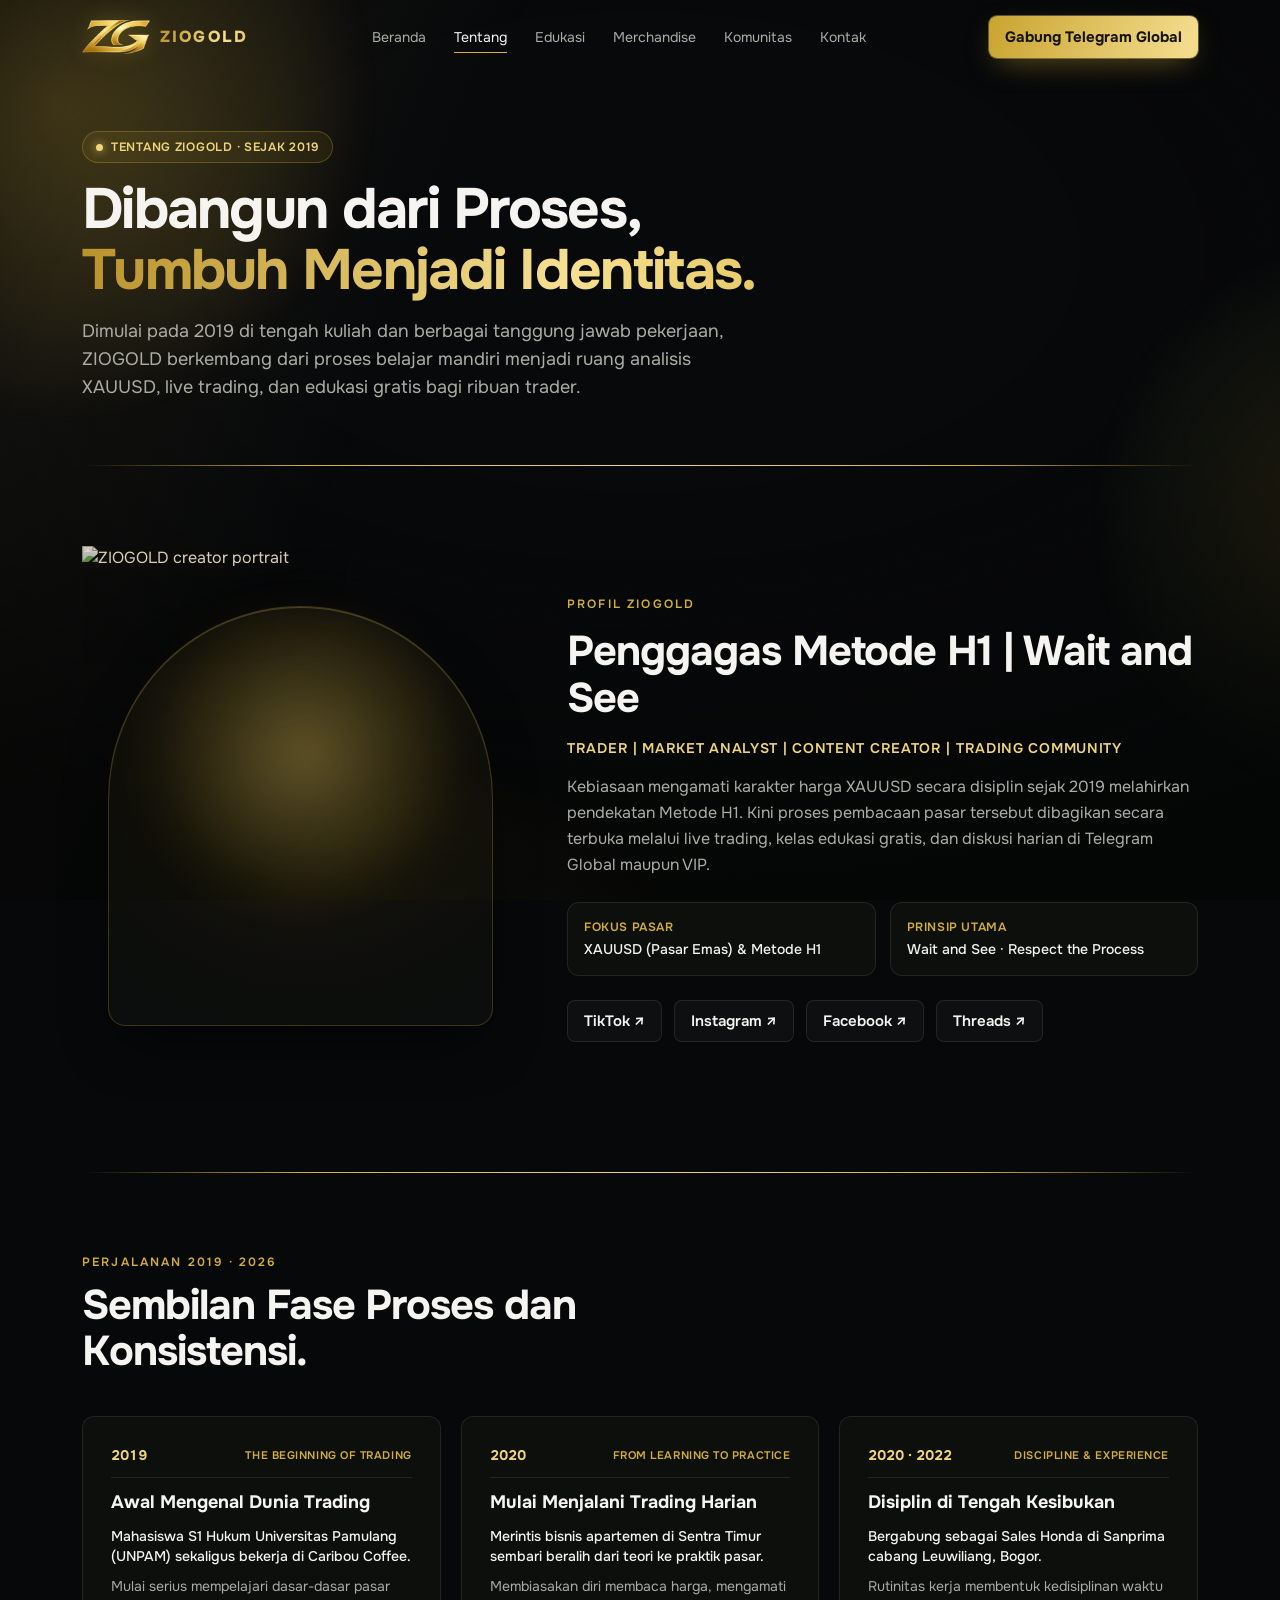
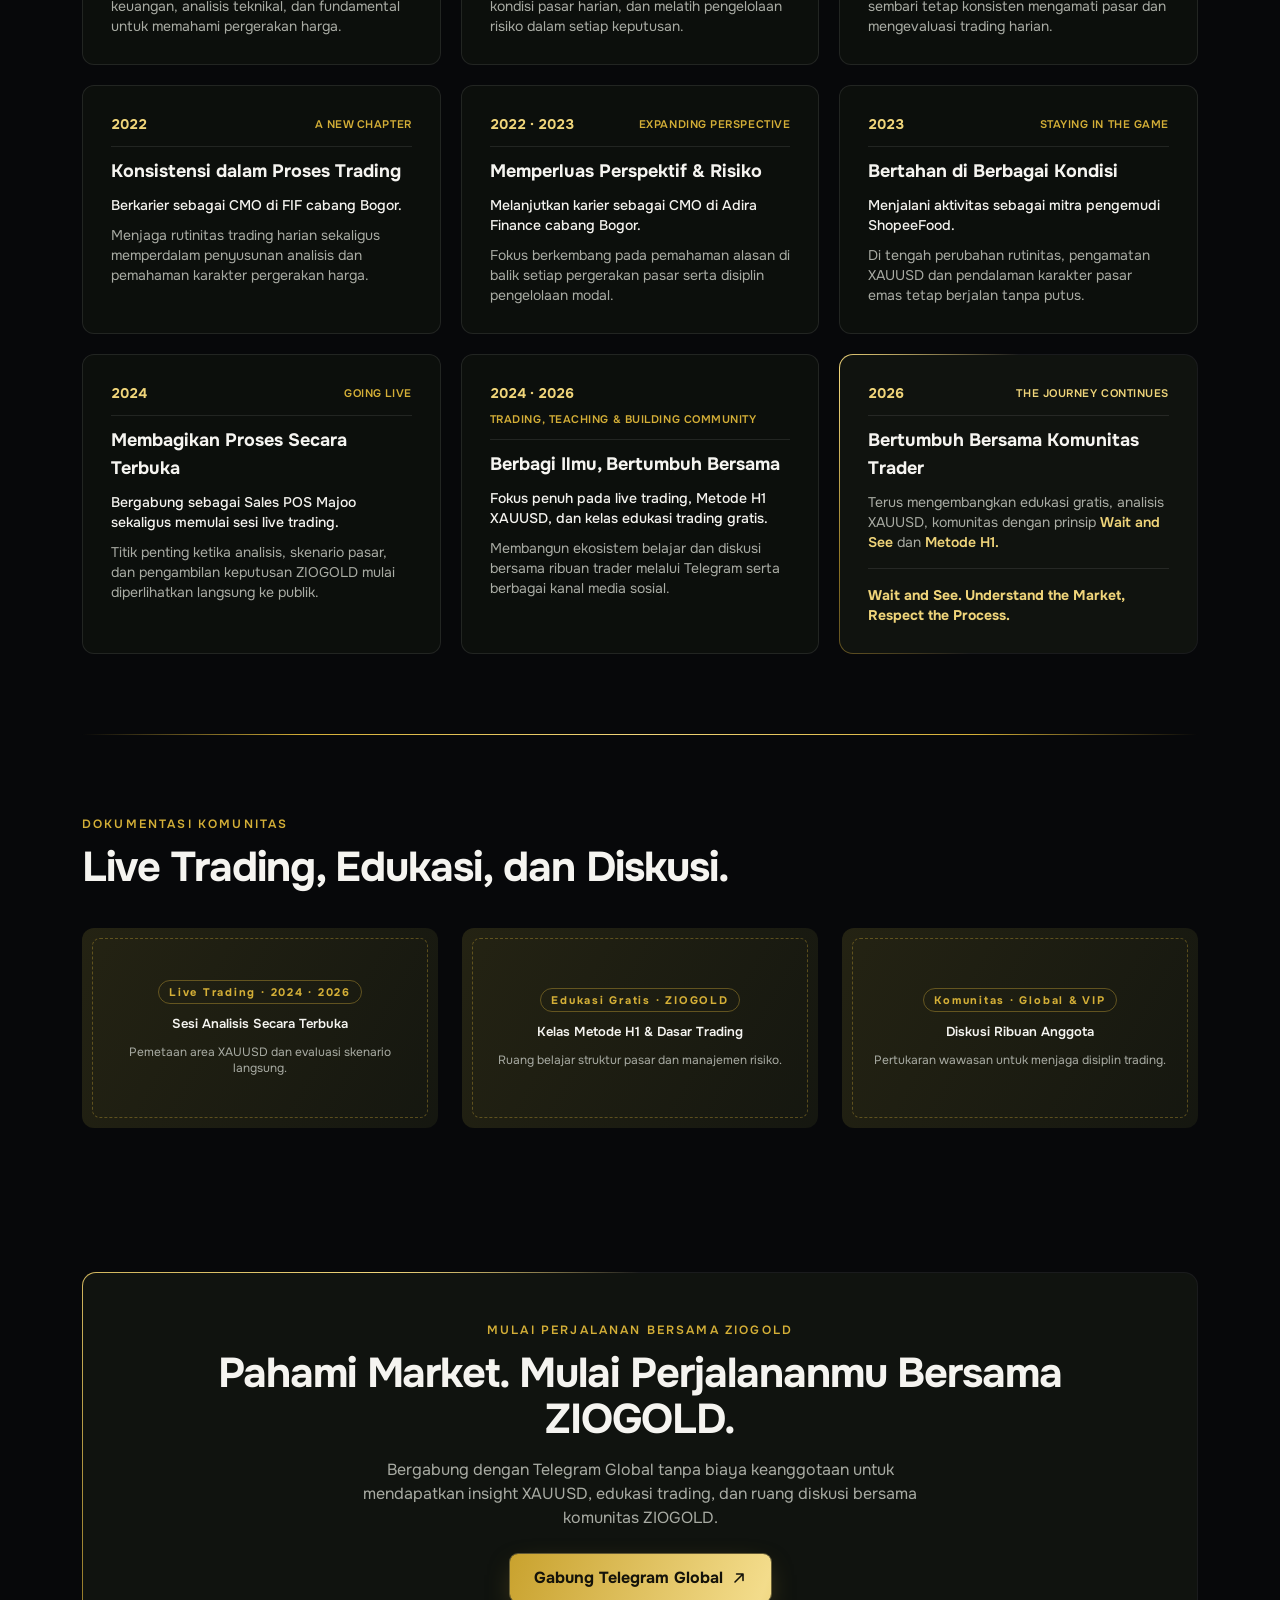
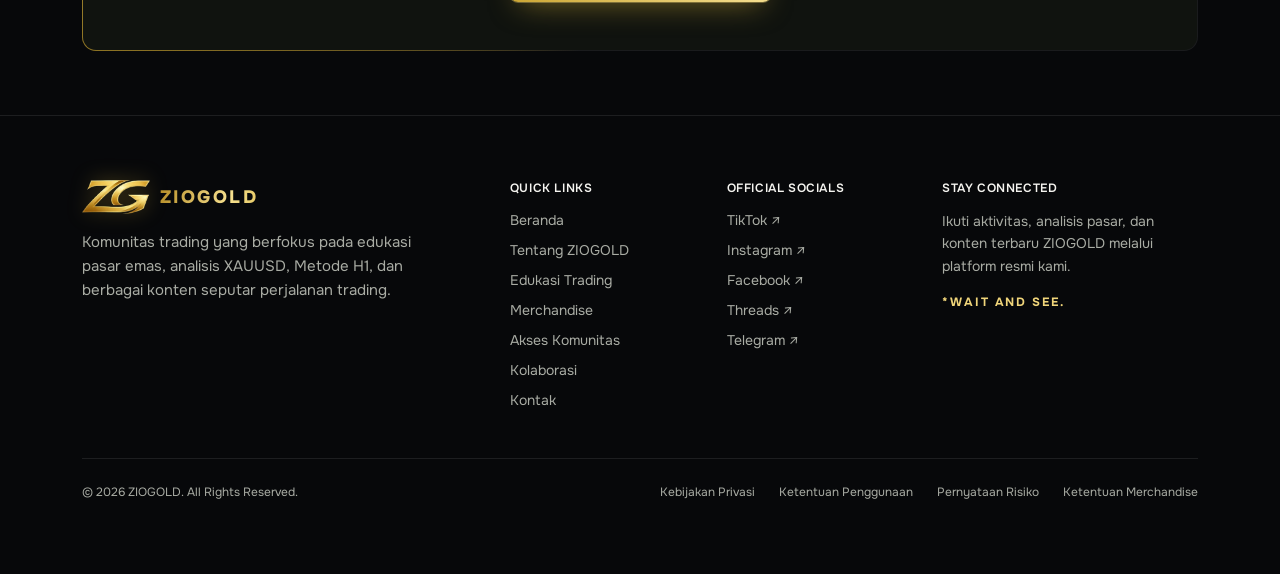
==== commit 59e43725: "add th dan fb" ====
--- a/about/index.html
+++ b/about/index.html
@@ -202,8 +202,8 @@
             <div class="pt-2 flex flex-wrap items-center gap-3 reveal" style="--d:240ms">
               <a href="https://vt.tiktok.com/ZSHW8mbw73KdU-eOZhW/" target="_blank" rel="noopener noreferrer" data-cta-link="tiktok" data-cta-location="about-tiktok" class="btn btn-ghost btn-sm">TikTok ↗</a>
               <a href="https://www.instagram.com/ziogold_/" target="_blank" rel="noopener noreferrer" data-cta-link="instagram" data-cta-location="about-instagram" class="btn btn-ghost btn-sm">Instagram ↗</a>
-              <a href="#kanal-resmi" data-cta-link="facebook" data-cta-location="about-facebook" class="btn btn-ghost btn-sm">Facebook ↗</a>
-              <a href="#kanal-resmi" data-cta-link="threads" data-cta-location="about-threads" class="btn btn-ghost btn-sm">Threads ↗</a>
+              <a href="https://www.facebook.com/ziofxgolddd/" target="_blank" rel="noopener noreferrer" data-cta-link="facebook" data-cta-location="about-facebook" class="btn btn-ghost btn-sm">Facebook ↗</a>
+              <a href="https://www.threads.com/@ziogold_" target="_blank" rel="noopener noreferrer" data-cta-link="threads" data-cta-location="about-threads" class="btn btn-ghost btn-sm">Threads ↗</a>
             </div>
           </div>
         </div>
@@ -457,8 +457,8 @@
           <ul class="space-y-2.5 text-sm text-[color:var(--muted)]">
             <li><a href="https://vt.tiktok.com/ZSHW8mbw73KdU-eOZhW/" target="_blank" rel="noopener noreferrer" data-cta-link="tiktok" data-cta-location="footer-tiktok" class="hover:text-[color:var(--gold-light)] transition-colors">TikTok ↗</a></li>
             <li><a href="https://www.instagram.com/ziogold_/" target="_blank" rel="noopener noreferrer" data-cta-link="instagram" data-cta-location="footer-instagram" class="hover:text-[color:var(--gold-light)] transition-colors">Instagram ↗</a></li>
-            <li><a href="#kanal-resmi" data-cta-link="facebook" data-cta-location="footer-facebook" class="hover:text-[color:var(--gold-light)] transition-colors">Facebook ↗</a></li>
-            <li><a href="#kanal-resmi" data-cta-link="threads" data-cta-location="footer-threads" class="hover:text-[color:var(--gold-light)] transition-colors">Threads ↗</a></li>
+            <li><a href="https://www.facebook.com/ziofxgolddd/" target="_blank" rel="noopener noreferrer" data-cta-link="facebook" data-cta-location="footer-facebook" class="hover:text-[color:var(--gold-light)] transition-colors">Facebook ↗</a></li>
+            <li><a href="https://www.threads.com/@ziogold_" target="_blank" rel="noopener noreferrer" data-cta-link="threads" data-cta-location="footer-threads" class="hover:text-[color:var(--gold-light)] transition-colors">Threads ↗</a></li>
             <li><a href="https://t.me/ziogoldmaker" target="_blank" rel="noopener noreferrer" data-cta-link="telegram" data-cta-location="footer-telegram" class="hover:text-[color:var(--gold-light)] transition-colors">Telegram ↗</a></li>
           </ul>
         </div>
@@ -492,7 +492,7 @@
     Gabung Telegram Global
   </a>
 
-  <script src="../assets/zio-registry.js?v=52"></script>
+  <script src="../assets/zio-registry.js?v=53"></script>
   <script src="../assets/zio.js?v=52"></script>
 </body>
 </html>
--- a/assets/zio.css
+++ b/assets/zio.css
@@ -401,7 +401,6 @@
       .sw { color: var(--text); transition: none; }
       .sw.key { color: var(--gold-light); }
       [data-parallax] { transform: none !important; }
-      .tl-step { opacity: 1; }
       .scroll-progress { display: none; }
     }
   
@@ -468,9 +467,48 @@
     /* ==========================================================================
        HERO TYPO (TYPOGRAPHIC STATEMENT TANPA FOTO)
        Riset: tipografi raksasa + satu CTA + trust signals + bg interaktif.
-       Semua animasi transform/opacity, teks HTML asli, reduced-motion aman.
-       ========================================================================== */
-    .hero-typo { overflow: hidden; }
+       Animasi jaringan geometri, teks HTML asli, reduced-motion aman.
+       ========================================================================== */
+    .hero-typo { overflow: hidden; isolation: isolate; }
+    .hero-market-backdrop {
+      position: absolute;
+      inset: 0;
+      z-index: 0;
+      width: 100%;
+      height: 100%;
+      pointer-events: none;
+      opacity: 0.54;
+      transform: perspective(1100px) rotateX(4deg) rotateY(-7deg) scale(1.14) translate3d(-48px, 26px, 0);
+      transform-origin: center;
+      animation: hero-geometry-pan 16s ease-in-out infinite alternate;
+      will-change: transform;
+    }
+    .hero-geometry-base {
+      fill: none;
+      stroke: rgba(212, 175, 55, 0.1);
+      stroke-width: 0.8;
+      vector-effect: non-scaling-stroke;
+    }
+    .hero-geometry-plane-mid {
+      fill: none;
+      stroke: url(#hero-geometry-line);
+      stroke-width: 0.9;
+      stroke-linecap: round;
+      stroke-linejoin: round;
+    }
+    .hero-geometry-plane-mid path:nth-child(2n) {
+      opacity: 0.7;
+    }
+    .hero-geometry-plane-mid path:nth-child(3n) {
+      opacity: 0.52;
+    }
+    .hero-geometry-nodes {
+      fill: rgba(240, 213, 122, 0.7);
+    }
+    @keyframes hero-geometry-pan {
+      from { transform: perspective(1100px) rotateX(4deg) rotateY(-7deg) scale(1.14) translate3d(-48px, 26px, 0); }
+      to { transform: perspective(1100px) rotateX(-4deg) rotateY(7deg) scale(1.14) translate3d(48px, -26px, 0); }
+    }
     /* Sejajar persis dengan .zio-container (navbar & semua section lain) */
     .hero-wide {
       width: 100%;
@@ -487,6 +525,16 @@
       letter-spacing: -0.03em;
       font-weight: 700;
       max-width: 24ch;
+    }
+    .hero-layout { display: grid; gap: 34px; }
+    .hero-copy { min-width: 0; }
+    @media (min-width: 960px) {
+      .hero-layout {
+        grid-template-columns: minmax(0, 0.92fr) minmax(0, 1.08fr);
+        align-items: center;
+        gap: clamp(36px, 5vw, 72px);
+      }
+      .hero-headline { font-size: clamp(2.3rem, 3.8vw, 3.3rem); }
     }
 
     .hero-spot {
@@ -530,6 +578,7 @@
     .hero-typo.anim-paused .hero-stars span { animation-play-state: paused; }
     @media (max-width: 639px) {
       .hero-stars span:nth-child(3n) { display: none; }
+      .hero-market-backdrop { opacity: 0.38; }
     }
 
     .hero-channels {
@@ -539,9 +588,161 @@
       flex-wrap: wrap;
     }
 
+    .hero-market {
+      width: 100%;
+      min-width: 0;
+      margin: 0;
+      padding: 18px;
+      text-align: left;
+      border: 1px solid rgba(212, 175, 55, 0.22);
+      border-radius: 12px;
+      background: linear-gradient(145deg, rgba(16, 19, 15, 0.96), rgba(8, 10, 9, 0.98));
+      box-shadow: 0 24px 70px rgba(0, 0, 0, 0.34), inset 0 1px 0 rgba(255, 255, 255, 0.035);
+    }
+    .hero-market-head {
+      display: flex;
+      align-items: center;
+    }
+    .hero-market-head {
+      justify-content: space-between;
+      gap: 12px;
+      padding-bottom: 13px;
+      border-bottom: 1px solid var(--border);
+    }
+    .hero-market-actions {
+      display: inline-flex;
+      align-items: center;
+      gap: 10px;
+      flex: 0 0 auto;
+    }
+    .hero-market-title-group { min-width: 0; }
+    .hero-market-kicker {
+      display: block;
+      margin-bottom: 4px;
+      color: var(--gold);
+      font-size: 9px;
+      font-weight: 700;
+      letter-spacing: 0.16em;
+    }
+    .hero-market-title-group h2 {
+      color: var(--text);
+      font-size: 13px;
+      font-weight: 650;
+      line-height: 1.35;
+    }
+    .hero-market-title-group h2 span {
+      color: var(--muted);
+    }
+    .hero-market-link {
+      display: inline-flex;
+      align-items: center;
+      gap: 5px;
+      color: var(--gold-light);
+      font-size: 10px;
+      font-weight: 600;
+      white-space: nowrap;
+      transition: color 160ms ease;
+    }
+    .hero-market-link:hover { color: var(--text); }
+    .hero-market-link:focus-visible {
+      outline: 1px solid var(--gold-light);
+      outline-offset: 3px;
+      border-radius: 2px;
+    }
+    .hero-market-quote {
+      min-height: 76px;
+      padding-block: 8px;
+      border-bottom: 1px solid var(--border);
+    }
+    .hero-market-quote .tradingview-widget-container,
+    .hero-market-quote .tradingview-widget-container__widget {
+      width: 100%;
+      min-height: 58px;
+    }
+    .hero-market-chart {
+      height: 244px;
+      margin-top: 10px;
+      overflow: hidden;
+      border: 1px solid var(--border);
+      border-radius: 7px;
+      background: #0a0c0a;
+    }
+    .hero-market-chart .tradingview-widget-container,
+    .hero-market-chart .tradingview-widget-container__widget {
+      width: 100%;
+      height: 100%;
+    }
+    .hero-market-chart iframe,
+    .hero-market-quote iframe {
+      display: block;
+      width: 100%;
+      border: 0;
+    }
+    .hero-market-info {
+      position: relative;
+      display: inline-flex;
+      align-items: center;
+      justify-content: center;
+      width: 24px;
+      height: 24px;
+      padding: 0;
+      border: 1px solid rgba(212, 175, 55, 0.35);
+      border-radius: 50%;
+      background: rgba(212, 175, 55, 0.08);
+      color: var(--gold-light);
+      cursor: help;
+    }
+    .hero-market-info svg {
+      width: 14px;
+      height: 14px;
+      stroke: currentColor;
+      stroke-width: 1.5;
+      stroke-linecap: round;
+    }
+    .hero-market-info:hover,
+    .hero-market-info:focus-visible,
+    .hero-market-info.is-open {
+      border-color: var(--gold-light);
+      background: rgba(212, 175, 55, 0.16);
+      outline: none;
+    }
+    .hero-market-tooltip {
+      position: absolute;
+      right: -2px;
+      bottom: calc(100% + 9px);
+      z-index: 5;
+      width: min(250px, calc(100vw - 48px));
+      padding: 9px 11px;
+      border: 1px solid var(--border-gold);
+      border-radius: 7px;
+      background: #10130f;
+      box-shadow: 0 10px 28px rgba(0, 0, 0, 0.4);
+      color: var(--text);
+      font-size: 11px;
+      font-weight: 500;
+      line-height: 1.5;
+      text-align: left;
+      opacity: 0;
+      visibility: hidden;
+      transform: translateY(4px);
+      transition: opacity 150ms ease, transform 150ms ease, visibility 150ms ease;
+      pointer-events: none;
+    }
+    .hero-market-info.is-open .hero-market-tooltip {
+      opacity: 1;
+      visibility: visible;
+      transform: translateY(0);
+    }
+    @media (max-width: 420px) {
+      .hero-market { padding: 13px; }
+      .hero-market-head { align-items: flex-start; }
+      .hero-market-chart { height: 210px; }
+    }
+
     @media (prefers-reduced-motion: reduce) {
       .hero-spot { display: none; }
       .hero-stars span { animation: none; opacity: 0.18; }
+      .hero-market-backdrop { transform: none; animation: none; will-change: auto; }
     }
 
     .zio-input {
@@ -661,212 +862,115 @@
       }
     }
 
-    /* ==========================================================================
-       HOME COMPACT INTERACTIVE LINE TIMELINE (2019 · 2026)
-       GPU-composited transform/opacity motion aligned to Zio Gold obsidian-gold.
-       ========================================================================== */
-    .tl-nav-btn {
-      display: inline-flex;
-      align-items: center;
-      justify-content: center;
-      width: 34px;
-      height: 34px;
-      border-radius: 8px;
-      border: 1px solid var(--border);
-      background: rgba(255, 255, 255, 0.03);
-      color: var(--text);
-      transition: border-color 180ms ease, color 180ms ease, background-color 180ms ease;
-    }
-    .tl-nav-btn:hover {
-      border-color: var(--border-gold);
+    .about-layout {
+      display: grid;
+      gap: 36px;
+    }
+    .about-intro {
+      display: grid;
+      align-content: start;
+      gap: 14px;
+      min-width: 0;
+    }
+    .about-intro .eyebrow { margin-bottom: 0; }
+    .about-lead {
+      max-width: 52ch;
+      color: var(--muted);
+      font-size: 15px;
+      line-height: 1.7;
+    }
+    .about-footer {
+      display: grid;
+      justify-items: start;
+      gap: 12px;
+      margin-top: 8px;
+      padding-top: 16px;
+      border-top: 1px solid var(--border);
+      color: var(--muted);
+      font-size: 12px;
+      line-height: 1.6;
+    }
+    .about-footer p span {
       color: var(--gold-light);
-      background: rgba(212, 175, 55, 0.08);
-    }
-
-    .tl-rail-scroll {
-      overflow-x: auto;
-      overflow-y: hidden;
-      scrollbar-width: none;
-      -ms-overflow-style: none;
-      padding-block: 4px;
-    }
-    .tl-rail-scroll::-webkit-scrollbar { display: none; }
-    @media (max-width: 959px) {
-      .tl-rail-scroll {
-        -webkit-mask-image: linear-gradient(90deg, transparent 0, #000 12px, #000 calc(100% - 16px), transparent 100%);
-        mask-image: linear-gradient(90deg, transparent 0, #000 12px, #000 calc(100% - 16px), transparent 100%);
-      }
-    }
-
-    .tl-rail-grid {
+      font-weight: 600;
+    }
+    .about-footer a {
+      color: var(--gold-light);
+      font-weight: 600;
+      text-decoration: underline;
+      text-underline-offset: 4px;
+    }
+    .about-footer a:hover { color: var(--text); }
+    .about-timeline {
       position: relative;
       display: grid;
-      grid-template-columns: repeat(9, minmax(0, 1fr));
-      min-width: 860px;
-      padding-inline: 14px;
-      align-items: start;
-    }
-    .tl-axis {
-      position: absolute;
-      left: calc(14px + (100% - 28px) / 18);
-      right: calc(14px + (100% - 28px) / 18);
-      top: 44px;
-      height: 2px;
-      background: rgba(255, 255, 255, 0.09);
-      border-radius: 999px;
-      pointer-events: none;
-    }
-    @media (min-width: 960px) {
-      .tl-rail-grid {
-        min-width: 0;
-        padding-inline: 0;
-      }
-      .tl-axis {
-        left: calc(100% / 18);
-        right: calc(100% / 18);
-      }
-    }
-
-    .tl-axis-fill {
-      width: 100%;
-      height: 100%;
-      border-radius: 999px;
-      background: linear-gradient(90deg, #8F7524 0%, #D4AF37 58%, #F6E08F 100%);
-      box-shadow: 0 0 14px rgba(212, 175, 55, 0.38);
-      transform-origin: left center;
-      transform: scaleX(var(--tl-progress, 0));
-      transition: transform 520ms cubic-bezier(0.22, 1, 0.36, 1);
-      will-change: transform;
-    }
-
-    .tl-node {
+      align-content: start;
+      min-width: 0;
+      margin: 0;
+      padding: 0;
+      list-style: none;
+    }
+    .about-timeline-principle {
+      margin-bottom: 20px;
+      padding-bottom: 16px;
+      border-bottom: 1px solid var(--border);
+      color: var(--muted);
+      font-size: 13px;
+      line-height: 1.6;
+    }
+    .about-timeline-principle span {
+      color: var(--gold-light);
+      font-weight: 600;
+    }
+    .about-timeline-item {
       position: relative;
-      z-index: 1;
-      display: flex;
-      flex-direction: column;
-      align-items: center;
-      text-align: center;
-      padding: 6px 4px;
-      background: transparent;
-      border: 0;
-      cursor: pointer;
-      color: var(--muted);
-      transition: color 200ms ease;
-    }
-    .tl-node:focus-visible {
-      outline: 1px solid var(--border-gold);
-      border-radius: 8px;
-    }
-
-    .tl-year {
-      font-size: 12px;
-      font-weight: 700;
-      height: 22px;
-      line-height: 22px;
-      margin-bottom: 10px;
-      letter-spacing: 0.02em;
+      display: grid;
+      grid-template-columns: 76px minmax(0, 1fr);
+      gap: 16px;
+      padding: 0 0 20px;
+    }
+    .about-timeline-item:not(:last-child) {
+      margin-bottom: 18px;
+      border-bottom: 1px solid var(--border);
+    }
+    .about-timeline-date {
+      padding-top: 2px;
+      color: var(--gold-light);
+      font-size: 13px;
+      font-weight: 600;
+      line-height: 1.5;
       font-variant-numeric: tabular-nums;
       white-space: nowrap;
+    }
+    .about-timeline-item h3 {
+      margin-bottom: 4px;
+      color: var(--text);
+      font-size: 15px;
+      font-weight: 600;
+      line-height: 1.45;
+    }
+    .about-timeline-item p {
       color: var(--muted);
-      transition: color 200ms ease, transform 220ms var(--ease-out);
-    }
-
-    .tl-dot {
-      position: relative;
-      width: 14px;
-      height: 14px;
-      border-radius: 999px;
-      background: #0B0D0B;
-      border: 2px solid rgba(255, 255, 255, 0.24);
-      transition: border-color 220ms ease, background-color 220ms ease, transform 240ms var(--ease-out);
-    }
-    .tl-dot::after {
-      content: "";
-      position: absolute;
-      inset: -7px;
-      border-radius: 999px;
-      border: 1px solid rgba(240, 213, 122, 0.55);
-      opacity: 0;
-      transform: scale(0.72);
-      pointer-events: none;
-    }
-
-    .tl-short {
-      margin-top: 11px;
-      font-size: 11px;
-      line-height: 1.25;
-      font-weight: 500;
-      white-space: nowrap;
-      color: rgba(169, 172, 164, 0.78);
-      transition: color 200ms ease;
-    }
-
-    .tl-node:hover .tl-year,
-    .tl-node.is-passed .tl-year {
-      color: var(--text);
-    }
-    .tl-node.is-passed .tl-dot {
-      border-color: var(--gold);
-      background: #D4AF37;
-    }
-    .tl-node.is-active .tl-year {
-      color: var(--gold-light);
-      transform: translateY(-1px);
-    }
-    .tl-node.is-active .tl-dot {
-      border-color: #F6E08F;
-      background: #F6E08F;
-      transform: scale(1.22);
-      box-shadow: 0 0 14px rgba(240, 213, 122, 0.55);
-    }
-    .tl-node.is-active .tl-dot::after {
-      animation: tlHaloPulse 2.4s ease-out infinite;
-    }
-    .tl-node.is-active .tl-short {
-      color: var(--gold-light);
-      font-weight: 600;
-    }
-
-    @keyframes tlHaloPulse {
-      0% { opacity: 0.78; transform: scale(0.78); }
-      75% { opacity: 0; transform: scale(1.55); }
-      100% { opacity: 0; transform: scale(1.55); }
-    }
-
-    .tl-stage {
-      min-height: 80px;
-    }
-    .tl-editorial-head {
-      position: relative;
-      padding-left: 16px;
-    }
-    .tl-editorial-head::before {
-      content: "";
-      position: absolute;
-      left: 0;
-      top: 2px;
-      bottom: 2px;
-      width: 2px;
-      border-radius: 999px;
-      background: linear-gradient(180deg, #F6E08F 0%, #D4AF37 55%, rgba(143, 117, 36, 0.18) 100%);
-    }
-    .tl-panel[hidden] {
-      display: none !important;
-    }
-    .tl-panel.is-active {
-      animation: tlPanelFade 340ms cubic-bezier(0.22, 1, 0.36, 1) both;
-    }
-    @keyframes tlPanelFade {
-      from { opacity: 0; transform: translateY(6px); }
-      to { opacity: 1; transform: translateY(0); }
-    }
-
-    @media (prefers-reduced-motion: reduce) {
-      .tl-axis-fill,
-      .tl-year,
-      .tl-dot { transition: none !important; }
-      .tl-node.is-active .tl-dot::after,
-      .tl-panel.is-active { animation: none !important; }
+      font-size: 13px;
+      line-height: 1.6;
+    }
+    @media (min-width: 960px) {
+      .about-layout {
+        grid-template-columns: minmax(0, 0.85fr) minmax(0, 1.15fr);
+        align-items: start;
+        gap: clamp(40px, 7vw, 96px);
+      }
+    }
+    @media (max-width: 520px) {
+      .about-timeline-item {
+        grid-template-columns: 68px minmax(0, 1fr);
+        gap: 12px;
+      }
+      .about-timeline-item:not(:last-child) {
+        margin-bottom: 15px;
+        padding-bottom: 16px;
+      }
+      .about-timeline-item p { font-size: 12px; }
     }
 
 /* Tailwind CSS v3.4.17 (Precompiled) */
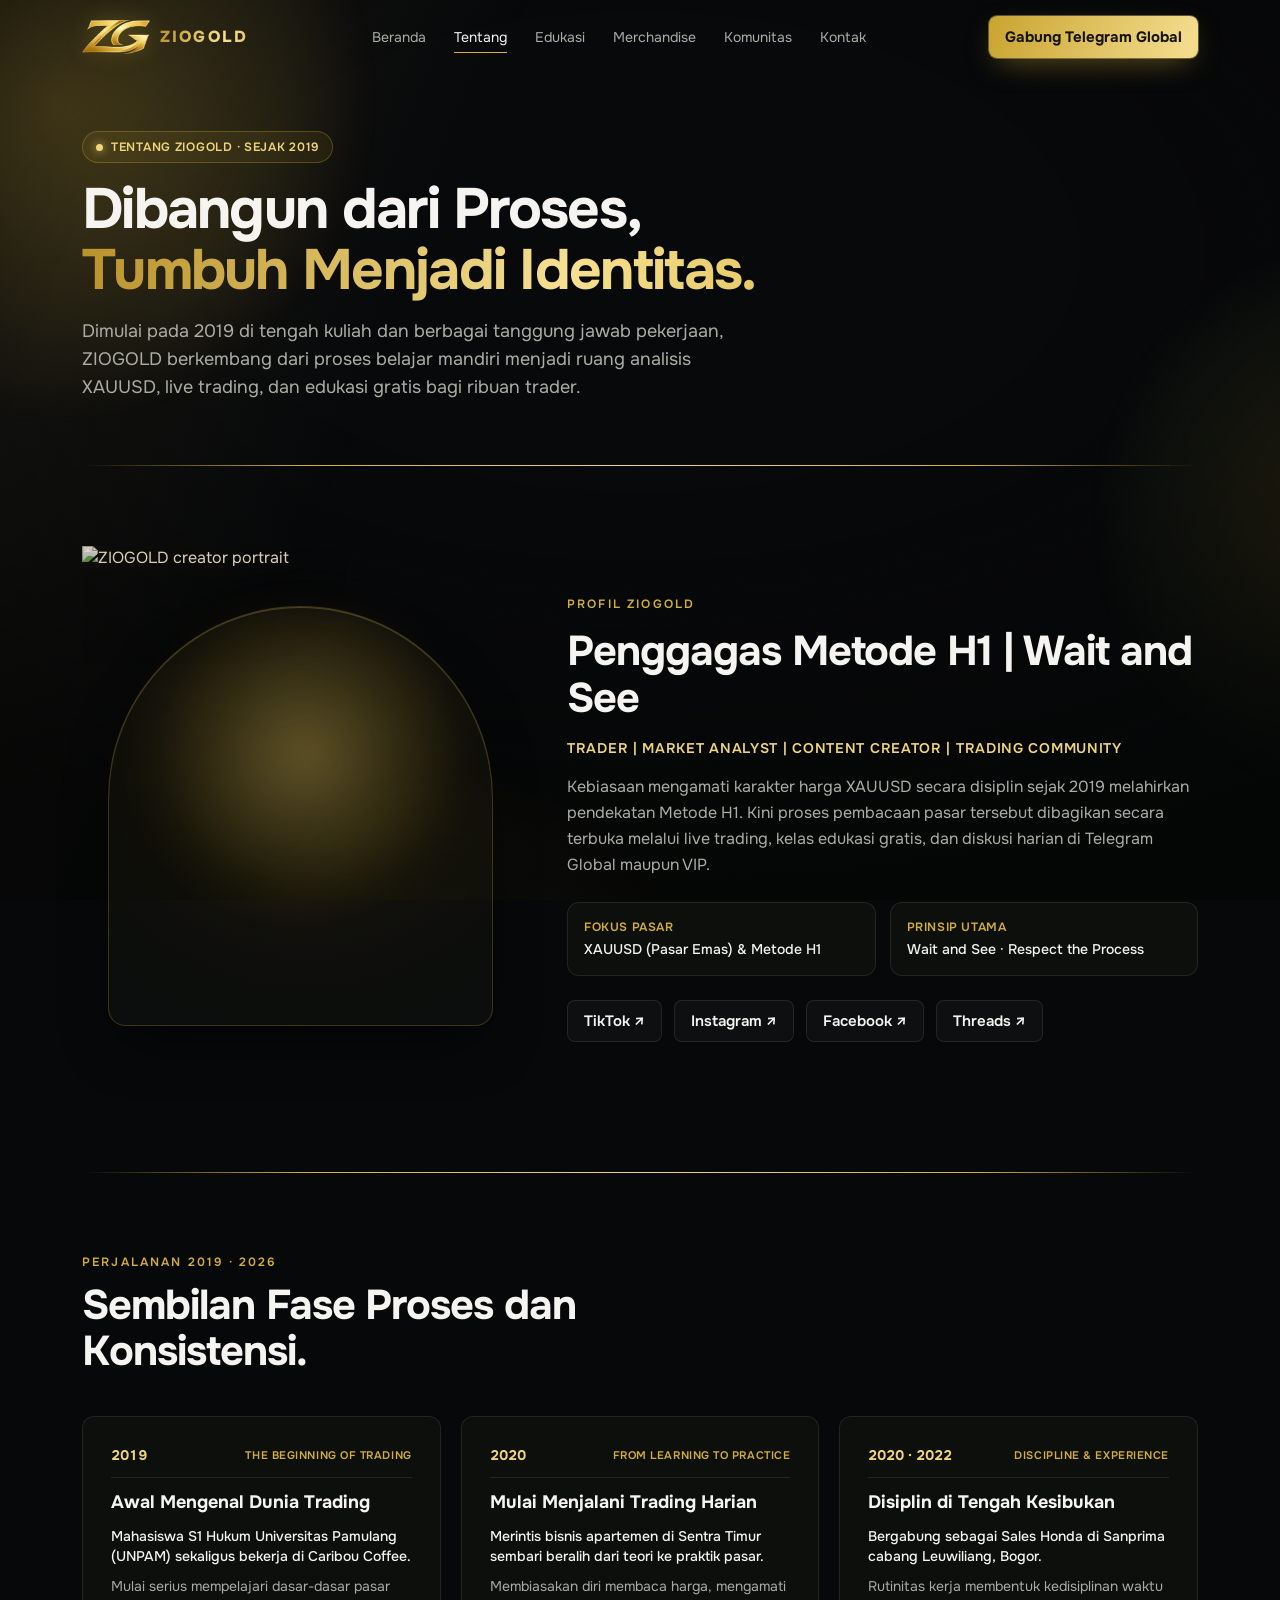
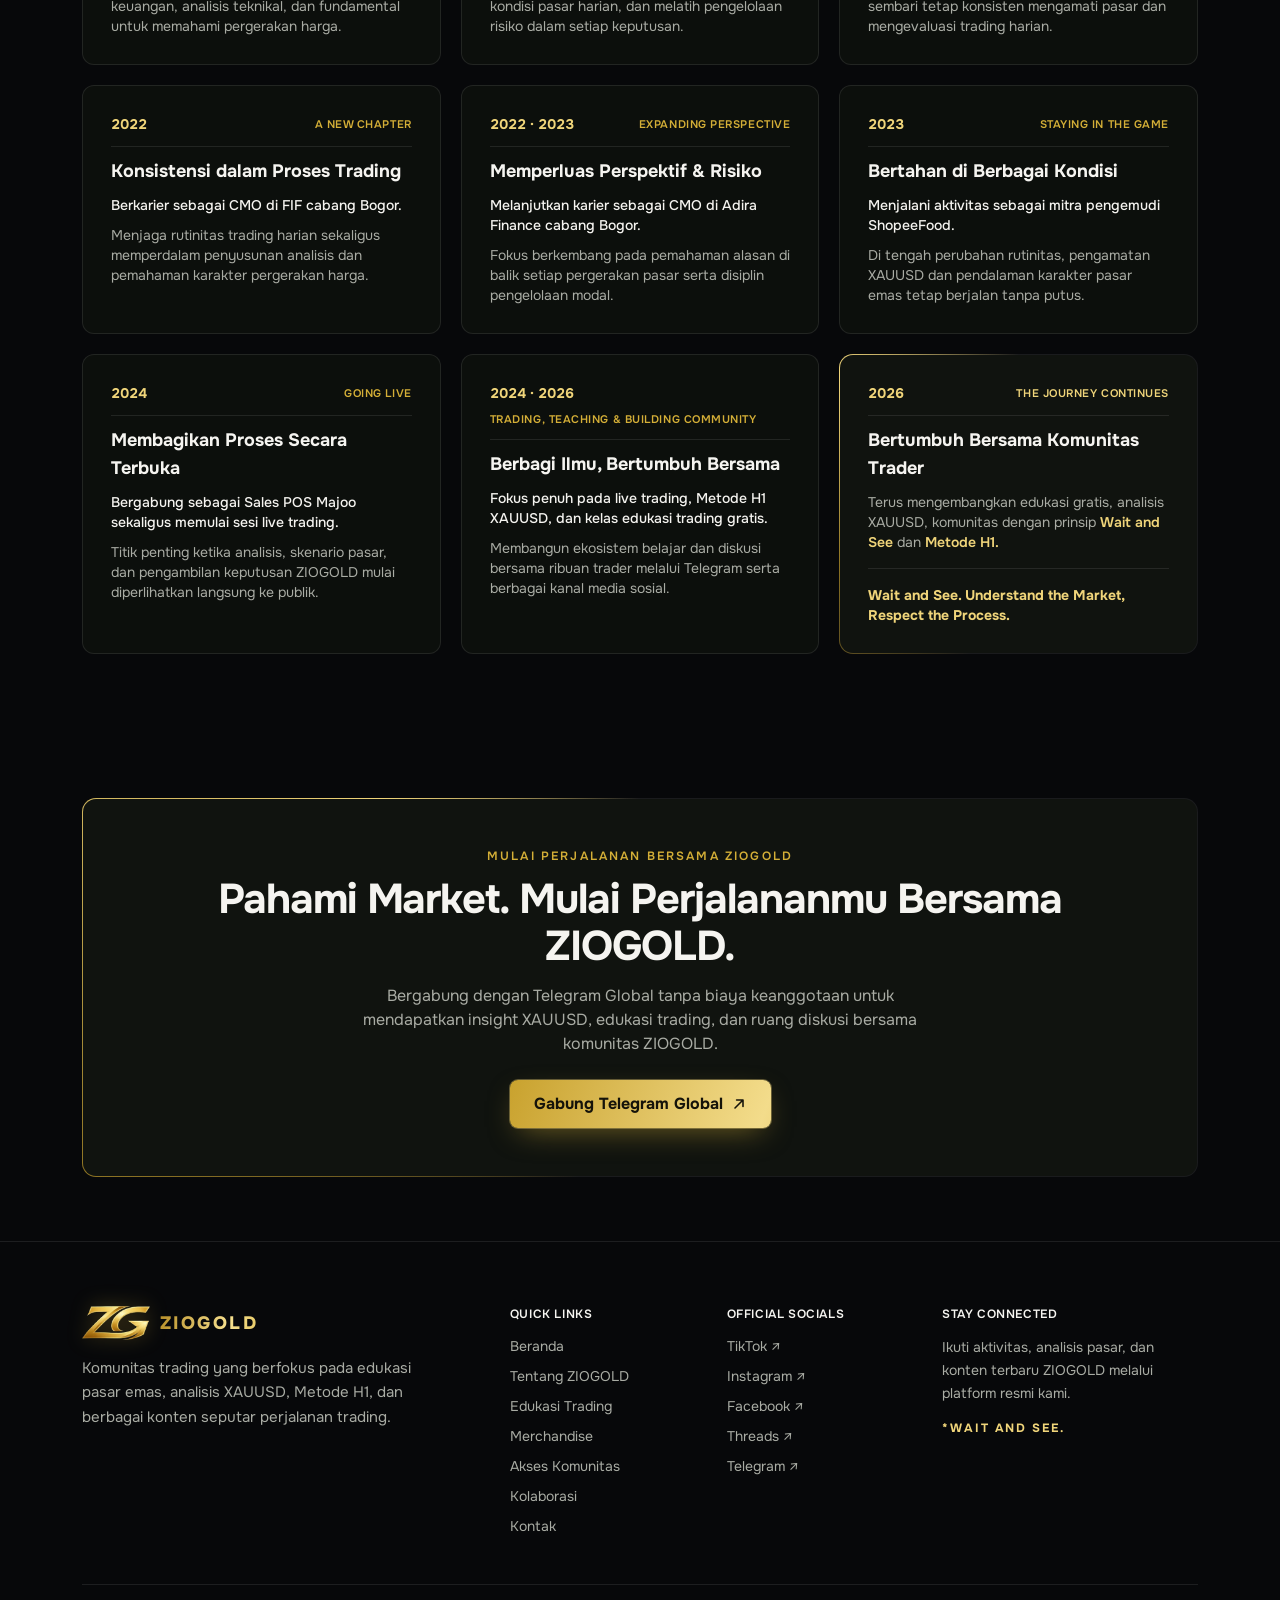
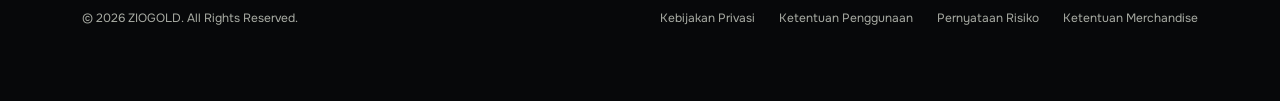
==== commit b932cc34: "hidden layout" ====
--- a/about/index.html
+++ b/about/index.html
@@ -377,36 +377,6 @@
       </div>
     </section>
 
-    <div class="zio-container"><div class="hairline" data-hairline></div></div>
-
-    <!-- DOKUMENTASI & AKTIVITAS -->
-    <section id="dokumentasi" class="py-16 sm:py-20">
-      <div class="zio-container">
-        <div class="max-w-2xl mb-9">
-          <p class="eyebrow mb-3 reveal">DOKUMENTASI KOMUNITAS</p>
-          <h2 class="h2 reveal" style="--d:80ms">Live Trading, Edukasi, dan Diskusi.</h2>
-        </div>
-
-        <div class="grid grid-cols-1 sm:grid-cols-2 lg:grid-cols-3 gap-4 sm:gap-6">
-          <div class="ph rounded-xl min-h-[200px] reveal">
-            <span class="ph-tag">Live Trading · 2024 · 2026</span>
-            <p class="font-semibold text-[color:var(--text)]">Sesi Analisis Secara Terbuka</p>
-            <p class="text-xs max-w-xs">Pemetaan area XAUUSD dan evaluasi skenario langsung.</p>
-          </div>
-          <div class="ph rounded-xl min-h-[200px] reveal" style="--d:70ms">
-            <span class="ph-tag">Edukasi Gratis · ZIOGOLD</span>
-            <p class="font-semibold text-[color:var(--text)]">Kelas Metode H1 &amp; Dasar Trading</p>
-            <p class="text-xs max-w-xs">Ruang belajar struktur pasar dan manajemen risiko.</p>
-          </div>
-          <div class="ph rounded-xl min-h-[200px] reveal" style="--d:140ms">
-            <span class="ph-tag">Komunitas · Global &amp; VIP</span>
-            <p class="font-semibold text-[color:var(--text)]">Diskusi Ribuan Anggota</p>
-            <p class="text-xs max-w-xs">Pertukaran wawasan untuk menjaga disiplin trading.</p>
-          </div>
-        </div>
-      </div>
-    </section>
-
     <section id="final-cta" class="py-12 sm:py-16">
       <div class="zio-container">
         <div class="glow-border spot px-4 py-8 sm:p-12 text-center reveal" data-spot>
--- a/assets/zio.css
+++ b/assets/zio.css
@@ -901,6 +901,115 @@
       text-underline-offset: 4px;
     }
     .about-footer a:hover { color: var(--text); }
+    .social-channels {
+      display: grid;
+      grid-template-columns: minmax(0, 1fr);
+      column-gap: 40px;
+    }
+    .social-channel {
+      display: grid;
+      grid-template-columns: minmax(0, 1fr) auto;
+      align-items: center;
+      gap: 12px 20px;
+      padding: 18px 0;
+      border-bottom: 1px solid var(--border);
+    }
+    .social-channel > div:first-child {
+      min-width: 0;
+    }
+    .social-channel .mb-3 {
+      margin-bottom: 0;
+    }
+    .social-channel .social-title-icon {
+      color: var(--gold-light);
+    }
+    .social-channel-description {
+      margin: 6px 0 0 30px;
+      color: var(--muted);
+      font-size: 13px;
+      line-height: 1.6;
+    }
+    .social-channel-link {
+      display: inline-flex;
+      align-items: center;
+      gap: 6px;
+      color: var(--gold-light);
+      font-size: 13px;
+      font-weight: 600;
+      white-space: nowrap;
+      transition: color 180ms ease;
+    }
+    .social-channel-link svg {
+      width: 14px;
+      height: 14px;
+      flex: 0 0 auto;
+    }
+    .social-channel-link:hover {
+      color: var(--text);
+    }
+    .social-telegram {
+      grid-column: 1 / -1;
+      display: grid;
+      justify-items: center;
+      margin-top: 24px;
+      padding-block: 28px;
+      border-top: 1px solid var(--border-gold);
+      text-align: center;
+    }
+    .social-telegram-content {
+      display: grid;
+      justify-items: center;
+      gap: 14px;
+    }
+    .social-telegram-content > div {
+      display: grid;
+      justify-items: center;
+      gap: 12px;
+    }
+    .social-telegram .live-dot {
+      flex: 0 0 auto;
+    }
+    .social-telegram-heading {
+      display: grid;
+      justify-items: center;
+      gap: 8px;
+    }
+    .social-telegram-heading .social-title-icon svg {
+      width: 26px;
+      height: 26px;
+    }
+    .social-telegram-description {
+      max-width: 62ch;
+      color: var(--muted);
+      font-size: 14px;
+      line-height: 1.6;
+    }
+    .social-telegram-link {
+      color: var(--gold-light);
+      font-weight: 600;
+      transition: color 180ms ease;
+    }
+    .social-telegram-link:hover {
+      color: var(--text);
+    }
+    @media (min-width: 640px) {
+      .social-channels {
+        grid-template-columns: repeat(2, minmax(0, 1fr));
+      }
+    }
+    @media (max-width: 520px) {
+      .social-channel {
+        grid-template-columns: minmax(0, 1fr);
+        gap: 10px;
+        padding: 16px 0;
+      }
+      .social-channel-link {
+        margin-left: 30px;
+      }
+      .social-telegram {
+        justify-items: center;
+      }
+    }
     .about-timeline {
       position: relative;
       display: grid;
